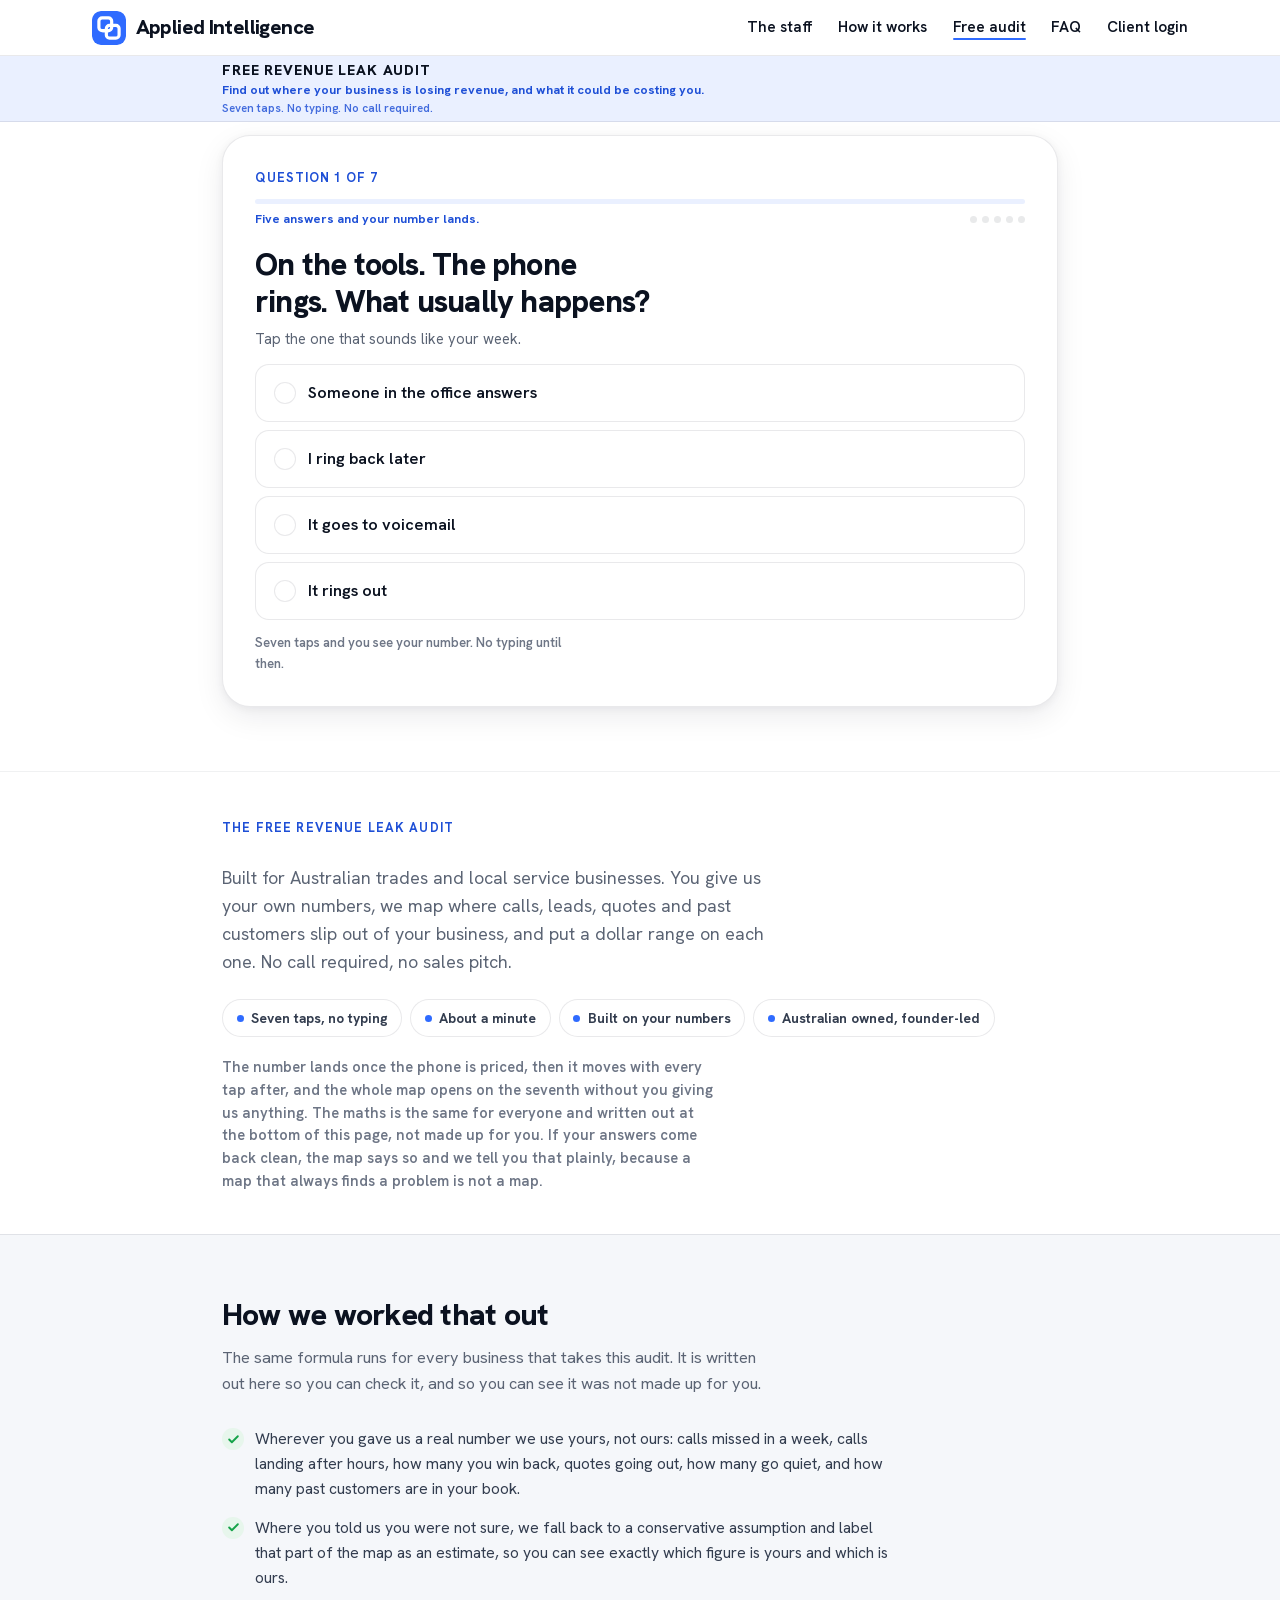
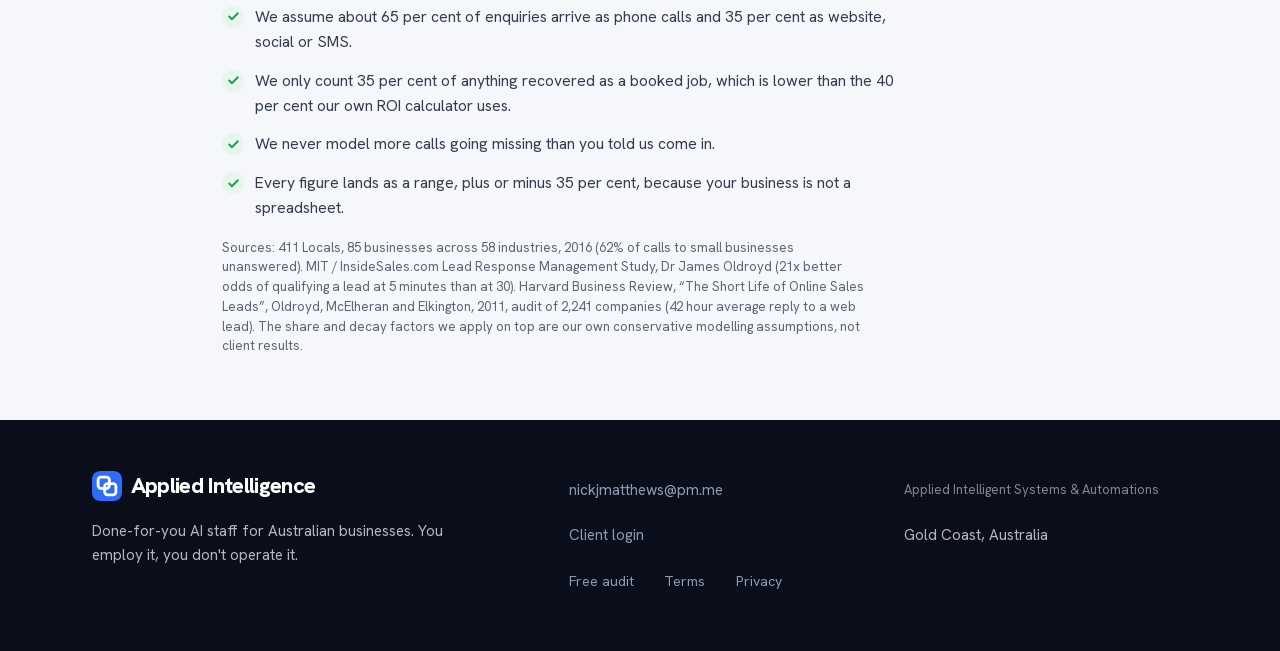
==== audit.html @ 481a7425 "Version the pixel loader so its cache busts like every other asset meta-pixel.js was the one script " ====
<!DOCTYPE html>
<html lang="en-AU">
<head>
  <meta charset="UTF-8" />
  <meta name="viewport" content="width=device-width, initial-scale=1.0, viewport-fit=cover" />
  <title>Free Revenue Leak Audit: find where your business is losing revenue | Applied Intelligence</title>
  <meta name="description" content="Free, no call required. The Revenue Leak Audit opens on question one: seven taps and the whole map is yours, the number and the breakdown, before we ask your name. An estimate from your answers, not a forecast." />
  <meta name="theme-color" content="#ffffff" />
  <link rel="icon" href="assets/logo/favicon.svg" type="image/svg+xml" />
  <link rel="apple-touch-icon" href="assets/logo/favicon.svg" />
  <link rel="canonical" href="https://appliedintelligence.biz/audit.html" />

  <!-- Open Graph (URLs point at the production domain; harmless on the Pages preview) -->
  <meta property="og:site_name" content="Applied Intelligence" />
  <meta property="og:locale" content="en_AU" />
  <meta property="og:title" content="The free Revenue Leak Audit | Applied Intelligence" />
  <meta property="og:description" content="Seven taps and the whole map is yours: your number, where it is going, and the fix for the worst one. Nothing is held back and no name is asked for it. Built on your own numbers." />
  <meta property="og:type" content="website" />
  <meta property="og:url" content="https://appliedintelligence.biz/audit.html" />
  <meta property="og:image" content="https://appliedintelligence.biz/assets/og/audit-og.jpg" />
  <meta property="og:image:width" content="1200" />
  <meta property="og:image:height" content="630" />
  <meta property="og:image:alt" content="The free Revenue Leak Audit: seven taps and you see your number before we ask your name. Sample audit shown." />
  <meta name="twitter:card" content="summary_large_image" />
  <meta name="twitter:title" content="The free Revenue Leak Audit | Applied Intelligence" />
  <meta name="twitter:description" content="Seven taps and the whole map is yours: your number, where it is going, and the fix for the worst one. Nothing is held back and no name is asked for it. Built on your own numbers." />
  <meta name="twitter:image" content="https://appliedintelligence.biz/assets/og/audit-og.jpg" />

  <!-- Fonts: self-hosted, latin subset, OFL (see assets/fonts/OFL.txt).
       Same rule as index.html: preload only the faces that paint above the
       fold. Everything above the fold on this page is Hanken, so only the
       variable file is preloaded; the serif italic paints on the Leak Map,
       well after first paint. -->
  <link rel="preload" href="assets/fonts/hanken-grotesk-latin-var.woff2" as="font" type="font/woff2" crossorigin />

  <link rel="stylesheet" href="styles.css?v=20260916a" />

  <!-- The page itself plus the trail back to home. Static so it is in the
       source for crawlers that do not run JS. Deliberately thin: no ratings,
       no results, no numbers we would have to stand behind. -->
  <script type="application/ld+json">
  [
    {
      "@context": "https://schema.org",
      "@type": "WebPage",
      "name": "The free Revenue Leak Audit",
      "url": "https://appliedintelligence.biz/audit.html",
      "description": "A self-assessment that uses the owner's own numbers to estimate where calls, leads, quotes and past customers are leaking out of an Australian trade business, and what that could be worth over a year. Seven questions price the phone and the leads, and the whole map, the figure and the per-leak breakdown alike, is shown on the page before the visitor is asked for anything. A further nine questions price the remaining leaks. An optional 15-minute Revenue Recovery Call is offered after the map is open.",
      "inLanguage": "en-AU",
      "isPartOf": {
        "@type": "WebSite",
        "name": "Applied Intelligence",
        "url": "https://appliedintelligence.biz/"
      },
      "publisher": {
        "@type": "Organization",
        "name": "Applied Intelligence",
        "url": "https://appliedintelligence.biz/"
      }
    },
    {
      "@context": "https://schema.org",
      "@type": "BreadcrumbList",
      "itemListElement": [
        { "@type": "ListItem", "position": 1, "name": "Home", "item": "https://appliedintelligence.biz/" },
        { "@type": "ListItem", "position": 2, "name": "Free Revenue Leak Audit", "item": "https://appliedintelligence.biz/audit.html" }
      ]
    }
  ]
  </script>
  <!-- Meta Pixel. One shared loader (meta-pixel.js), deferred like every other
       script on this site so it never blocks paint. It returns without loading
       anything at all if the browser sends Do Not Track or Global Privacy
       Control. Disclosed in full in privacy.html section 04. -->
  <script defer src="meta-pixel.js?v=20260916a"></script>
</head>
<body data-page="audit">
  <a href="#top" class="skip-link">Skip to main content</a>

  <!-- ============ NAV (solid from first paint: no dark hero on this page) ============ -->
  <header class="nav nav--solid" id="nav">
    <div class="nav__inner">
      <a class="nav__brand" href="index.html" aria-label="Applied Intelligence home page"><img class="brand-mark" src="assets/logo/favicon.svg" alt="" width="34" height="34" /><span class="brand-word">Applied Intelligence</span></a>
      <nav class="nav__links" aria-label="Primary">
        <a href="index.html#staff">The staff</a>
        <a href="index.html#how">How it works</a>
        <a class="is-current" href="audit.html" aria-current="page">Free audit</a>
        <a href="index.html#faq">FAQ</a>
        <a href="https://donny.appliedintelligence.biz/login">Client login</a>
      </nav>
      <!-- No header CTA on this page. Every ad that points here promises "no call
           required", so a pinned "Book your free call" button would contradict the
           thing the visitor was just told. The optional 15-minute call is offered
           once, after the map is open. What sits here is a plain word, not a
           button, and only on the widths where the nav links are hidden. -->
      <span class="nav__note" data-bind="audit.chrome.right">Revenue Leak Audit</span>
    </div>
  </header>

  <main class="audit" id="top" tabindex="-1">

    <!-- ============ TRUST STRIP ============
         The page's visible h1. There is no hero: the instrument opens on
         question one, so the only thing above it is the audit's name, the
         promise under it, and the one line that answers the two questions a
         sceptical owner has in the first second (what does this cost me, and
         will someone ring me). Static so it paints with the document and
         nothing shifts when the module mounts.
         For a visitor who arrived from an ad, applyHook() in audit.js swaps
         ONLY the h1 for that ad's hook. The promise and the micro line are
         true whichever ad sent them, so they never move. -->
    <div class="audit-trust">
      <div class="wrap">
        <h1 class="audit-trust__line" data-bind="audit.chrome.name">Free Revenue Leak Audit</h1>
        <p class="audit-trust__sub" data-bind="audit.chrome.promise">Find out where your business is losing revenue, and what it could be costing you.</p>
        <p class="audit-trust__micro" data-bind="audit.chrome.micro">Seven taps. No typing. No call required.</p>
      </div>
    </div>

    <!-- ============ THE INSTRUMENT ============
         audit.js builds the stepper here, then replaces it with the Leak Map.
         The mount keeps a reserved minimum height so the page does not jump
         when the module paints. Question one is the first thing on the page:
         nothing is allowed above it except the bar and the trust strip. -->
    <section class="audit-stage" aria-label="The Revenue Leak Audit">
      <div class="wrap">
        <div class="audit-stage__mount" data-audit-stage>
          <noscript>
            <p class="audit-noscript">This audit needs JavaScript switched on. If you would rather just talk it through, <a href="index.html#book">book a free 15-minute Revenue Recovery Call</a> instead and we will map it with you on the phone.</p>
          </noscript>
        </div>
      </div>
    </section>

    <!-- ============ THE HONESTY BLOCK (was the hero) ============
         The strongest writing on the page, moved below the instrument. A
         visitor who never scrolls never reads it, and that is the trade: the
         trust paragraph only matters to someone who has already started. -->
    <section class="audit-honesty" aria-label="How this audit works">
      <div class="wrap audit-honesty__inner">
        <span class="kicker" data-bind="audit.kicker">The free Revenue Leak Audit</span>
        <p class="audit-honesty__sub" data-bind="audit.sub">Built for Australian trades and local service businesses. You give us your own numbers, we map where calls, leads, quotes and past customers slip out of your business, and put a dollar range on each one. No call required, no sales pitch.</p>
        <ul class="audit-meta" data-audit-meta>
          <li>Seven taps, no typing</li>
          <li>About a minute</li>
          <li>Built on your numbers</li>
        </ul>
        <p class="audit-honesty__note" data-bind="audit.metaNote"></p>
      </div>
    </section>

    <!-- ============ METHOD + SOURCES (always visible, never gated) ============ -->
    <section class="audit-method" aria-label="How the estimate is built">
      <div class="wrap audit-method__inner">
        <h2 class="audit-method__title" data-bind="audit.method.title">How we worked that out</h2>
        <p class="audit-method__lead" data-bind="audit.method.lead"></p>
        <ul class="check-list" data-audit-method></ul>
        <p class="stat-note" data-bind="audit.sourceNote"></p>
      </div>
    </section>
  </main>

  <!-- ============ FOOTER (mirrors index.html) ============ -->
  <footer class="footer">
    <div class="wrap footer__inner">
      <div>
        <span class="footer__brand"><img class="brand-mark" src="assets/logo/favicon.svg" alt="" width="30" height="30" /><span class="brand-word" data-bind="brand.name">Applied Intelligence</span></span>
        <p class="footer__blurb" data-bind="footer.blurb"></p>
      </div>
      <div class="footer__meta">
        <span class="footer__legal" data-bind="brand.fullName"></span>
        <span data-bind="brand.location"></span>
        <a data-footer-email href="mailto:nickjmatthews@pm.me"></a>
        <a href="https://donny.appliedintelligence.biz/login">Client login</a>
        <div class="footer__links">
          <a href="audit.html">Free audit</a>
          <a href="terms.html">Terms</a>
          <a href="privacy.html">Privacy</a>
        </div>
      </div>
    </div>
  </footer>

  <!-- libs (vendored, local). Lenis only: this page has no pinned or scrubbed
       sections, so GSAP and ScrollTrigger are not loaded. script.js falls back
       to its own rAF loop for Lenis when GSAP is absent. -->
  <script src="vendor/lenis.min.js" defer></script>
  <!-- data + page module + app. audit.js must run before script.js: it sets
       window.PAGE_INIT, which script.js calls inside boot(). defer keeps that
       order (deferred scripts execute in document order, before
       DOMContentLoaded), so the chain holds and nothing blocks the parser. -->
  <script src="content.js?v=20260916a" defer></script>
  <script src="audit.js?v=20260916a" defer></script>
  <script src="script.js?v=20260916a" defer></script>
</body>
</html>
---- styles.css ----
/* =============================================================================
   Applied Intelligence — styles.css
   Clean, bright, trustworthy. Apple/Stripe restraint. Light theme.
   ========================================================================== */

/* ---- Self-hosted fonts (latin subset, OFL: see assets/fonts/OFL.txt) -----
   Was Google Fonts; now local, so there is no third-party request on load.
   Hanken Grotesk ships as ONE variable file covering the whole 400-800 range
   the site uses, so every weight costs a single download. Instrument Serif is
   static; every use on the site (.ital, .step__n, .bs-n and the .worker__line
   curly quotes) is the ITALIC cut, so only that file is ever fetched. The
   roman face below is declared but currently unreferenced — an unused
   @font-face costs no bytes, and it keeps the upright cut one rule away.
   unicode-range matches Google's own latin subset, so non-latin text still
   falls through to the system stack. */
@font-face {
  font-family: "Hanken Grotesk";
  font-style: normal;
  font-weight: 400 800;
  font-display: swap;
  src: url("assets/fonts/hanken-grotesk-latin-var.woff2") format("woff2");
  unicode-range: U+0000-00FF, U+0131, U+0152-0153, U+02BB-02BC, U+02C6, U+02DA, U+02DC, U+0304, U+0308, U+0329, U+2000-206F, U+20AC, U+2122, U+2191, U+2193, U+2212, U+2215, U+FEFF, U+FFFD;
}
@font-face {
  font-family: "Instrument Serif";
  font-style: italic;
  font-weight: 400;
  font-display: swap;
  src: url("assets/fonts/instrument-serif-italic-latin.woff2") format("woff2");
  unicode-range: U+0000-00FF, U+0131, U+0152-0153, U+02BB-02BC, U+02C6, U+02DA, U+02DC, U+0304, U+0308, U+0329, U+2000-206F, U+20AC, U+2122, U+2191, U+2193, U+2212, U+2215, U+FEFF, U+FFFD;
}
@font-face {
  font-family: "Instrument Serif";
  font-style: normal;
  font-weight: 400;
  font-display: swap;
  src: url("assets/fonts/instrument-serif-latin.woff2") format("woff2");
  unicode-range: U+0000-00FF, U+0131, U+0152-0153, U+02BB-02BC, U+02C6, U+02DA, U+02DC, U+0304, U+0308, U+0329, U+2000-206F, U+20AC, U+2122, U+2191, U+2193, U+2212, U+2215, U+FEFF, U+FFFD;
}

/* ---- Design tokens ------------------------------------------------------- */
:root {
  --bg:        #ffffff;
  --bg-soft:   #f5f7fa;
  --bg-ink:    #0a0e1a;      /* dark sections (phone, cockpit) */
  --bg-ink-2:  #0e1424;

  --ink:       #0b1220;      /* primary text */
  --ink-2:     #333d4f;
  --muted:     #5b6474;      /* secondary text */
  --muted-2:   #6e7686;   /* AA-safe on white for small text */

  /* --accent is the brand blue, but it is only 4.49:1 on white — two
     thousandths short of AA. It stays for NON-TEXT use (fills behind large
     glyphs, rules, dots, glows, shadows). Anything that is text, or a fill
     carrying white text, uses --accent-ink (6.68:1) and --accent-ink-2 for
     its hover (7.99:1). */
  --accent:    #2f6bff;      /* confident blue — decorative only  4.49:1 */
  --accent-ink:#1e4fd6;      /* the TEXT/fill blue                6.68:1 */
  --accent-ink-2:#1a45bd;    /* its hover, still AA               7.99:1 */
  --accent-soft:#eaf0ff;

  /* Dark register: the work page and the dark bands on the light pages.
     Every value is checked against --bg-ink (#0a0e1a) for AA.
     --accent is only 4.3:1 on ink, so anything accented on dark uses
     --accent-lift instead, never --accent. */
  --ink-hi:     #f6f8fc;     /* headings on dark        19.1:1 */
  --ink-body:   #c7cede;     /* body on dark            12.2:1 */
  --ink-dim:    #8f9ab0;     /* secondary on dark        6.8:1 */
  --ink-faint:  #7f8aa0;     /* small-caps labels        5.6:1 */
  --accent-lift:#7aa2ff;     /* the house blue, on dark  7.8:1 */
  --hair:      rgba(255,255,255,.09);
  --hair-2:    rgba(255,255,255,.15);

  --green:     #16a34a;      /* booked / success */
  --green-soft:#e7f6ec;

  --line:      rgba(11, 18, 32, 0.09);
  --line-2:    rgba(11, 18, 32, 0.06);

  --shadow-sm: 0 1px 2px rgba(11,18,32,.05), 0 1px 3px rgba(11,18,32,.06);
  --shadow-md: 0 10px 30px rgba(11,18,32,.08), 0 2px 8px rgba(11,18,32,.05);
  --shadow-lg: 0 30px 70px rgba(11,18,32,.14), 0 8px 24px rgba(11,18,32,.08);

  --radius:    18px;
  --radius-sm: 12px;
  --radius-lg: 28px;

  --maxw: 1160px;
  --pad: clamp(1.15rem, 4vw, 2rem);

  /* per-worker accent tones */
  --tone-cyan:   #0ea5b7;
  --tone-amber:  #e08a00;
  --tone-green:  #16a34a;
  --tone-brand:  #2f6bff;
  --tone-teal:   #0d9488;
  --tone-red:    #e0533d;
  --tone-indigo: #5b5bf0;
  --tone-violet: #8b5cf6;
  --tone-gold:   #d99413;
}

/* ---- Reset / base -------------------------------------------------------- */
*, *::before, *::after { box-sizing: border-box; }
html { -webkit-text-size-adjust: 100%; scroll-behavior: auto; }
body {
  margin: 0;
  background: var(--bg);
  color: var(--ink);
  font-family: "Hanken Grotesk", system-ui, -apple-system, sans-serif;
  font-size: 17px;
  line-height: 1.6;
  -webkit-font-smoothing: antialiased;
  text-rendering: optimizeLegibility;
  overflow-x: hidden;
}
img { max-width: 100%; display: block; }
a { color: inherit; text-decoration: none; }
h1, h2, h3 { margin: 0; letter-spacing: -0.02em; line-height: 1.08; font-weight: 800; }
p { margin: 0; }
ul, ol { margin: 0; padding: 0; list-style: none; }

/* The editorial serif-italic device (one per section) */
.ital, em {
  font-family: "Instrument Serif", Georgia, serif;
  font-style: italic;
  font-weight: 500;
  color: var(--accent);
  letter-spacing: -0.01em;
}

/* ---- Layout -------------------------------------------------------------- */
.wrap { width: 100%; max-width: var(--maxw); margin: 0 auto; padding-inline: var(--pad); }
.wrap--narrow { max-width: 820px; }
.section { padding-block: clamp(4rem, 9vw, 7.5rem); }
.section--tight { padding-block: clamp(2rem, 4vw, 3rem); }
.center { text-align: center; }
.center-cta { display: flex; justify-content: center; margin-top: 2.4rem; }

/* ---- Typographic helpers ------------------------------------------------- */
.eyebrow, .kicker {
  display: inline-block;
  font-size: 0.8rem;
  font-weight: 700;
  letter-spacing: 0.09em;
  text-transform: uppercase;
  color: var(--accent-ink);        /* 6.68:1 on white (--accent was 4.49) */
}
.kicker { margin-bottom: 1rem; }
.section__title {
  font-size: clamp(1.9rem, 4.6vw, 3.25rem);
  max-width: 20ch;
}
.section__lead {
  margin-top: 1.25rem;
  max-width: 60ch;
  font-size: clamp(1.05rem, 1.6vw, 1.22rem);
  color: var(--muted);
}
.section__lead.center { margin-inline: auto; }

/* ---- Buttons ------------------------------------------------------------- */
.btn {
  display: inline-flex; align-items: center; justify-content: center;
  gap: .5rem;
  min-height: 48px;
  padding: 0 1.4rem;
  border-radius: 999px;
  font-family: inherit; font-weight: 700; font-size: 0.98rem;
  cursor: pointer; border: 1px solid transparent;
  transition: transform .18s ease, box-shadow .18s ease, background .18s ease, color .18s ease;
  white-space: nowrap;
}
/* fill is --accent-ink, not --accent: white on --accent is 4.49:1, white on
   --accent-ink is 6.68:1 and on the hover 7.99:1. The glow keeps the brighter
   brand blue, because a shadow carries no text. */
.btn--primary { background: var(--accent-ink); color: #fff; box-shadow: 0 6px 18px rgba(47,107,255,.28); }
.btn--primary:hover { background: var(--accent-ink-2); transform: translateY(-2px); box-shadow: 0 12px 26px rgba(47,107,255,.34); }
.btn--ghost { background: transparent; color: var(--ink); border-color: var(--line); }
.btn--ghost:hover { border-color: var(--ink); transform: translateY(-2px); }
/* glass button — for use on the dark hero video */
.btn--glass {
  background: rgba(255,255,255,.08); color: #fff;
  border-color: rgba(255,255,255,.28);
  backdrop-filter: blur(8px); -webkit-backdrop-filter: blur(8px);
}
.btn--glass:hover { background: rgba(255,255,255,.16); border-color: rgba(255,255,255,.55); transform: translateY(-2px); }
.btn--lg { min-height: 54px; padding: 0 1.7rem; font-size: 1.02rem; }
.btn--xl { min-height: 60px; padding: 0 2.2rem; font-size: 1.1rem; }

/* ---- Nav ----------------------------------------------------------------- */
.nav {
  position: fixed; top: 0; left: 0; right: 0; z-index: 100;
  transition: background .3s ease, box-shadow .3s ease, border-color .3s ease;
  border-bottom: 1px solid transparent;
}
/* .nav--solid: sub-pages (work, terms, privacy) have no dark hero behind the
   bar, so it carries the stuck-state treatment from first paint. Same values as
   .is-stuck on purpose, so the two never drift apart. */
.nav.is-stuck,
.nav.nav--solid {
  background: rgba(255,255,255,.82);
  backdrop-filter: saturate(180%) blur(14px);
  -webkit-backdrop-filter: saturate(180%) blur(14px);
  border-bottom-color: var(--line);
}
.nav--solid .nav__brand,
.nav--solid .nav__links a { color: var(--ink); }
.nav--solid .nav__links a:hover { color: var(--accent-ink); }
/* Over the dark video hero, nav text/brand go light until the nav sticks. */
.nav--over-hero:not(.is-stuck) .nav__brand,
.nav--over-hero:not(.is-stuck) .nav__links a { color: #fff; }
.nav--over-hero:not(.is-stuck) .nav__links a:hover { color: rgba(255,255,255,.75); }
.nav__inner {
  max-width: var(--maxw); margin: 0 auto; padding: 0.7rem var(--pad);
  display: flex; align-items: center; gap: 1.5rem;
}
.nav__brand { display: inline-flex; align-items: center; gap: .6rem; min-height: 44px; }
.nav__brand .brand-mark { width: 34px; height: 34px; flex: none; border-radius: 9px; }
.nav__brand .brand-word { font-weight: 800; font-size: 1.28rem; letter-spacing: -0.03em; }
.nav__brand .brand-short { font-weight: 800; font-size: 1.28rem; letter-spacing: -0.02em; display: none; }
.nav__links { display: flex; gap: 1.6rem; margin-left: auto; }
.nav__links a { font-size: 0.95rem; font-weight: 600; color: var(--ink-2); transition: color .15s; display: inline-flex; align-items: center; min-height: 44px; }
.nav__links a:hover { color: var(--accent-ink); }
/* the page you are already on (audit.html marks its own link) */
.nav__links a.is-current { color: var(--ink); }
.nav__links a.is-current::after {
  content: ""; position: absolute; left: 0; right: 0; bottom: 10px; height: 2px;
  border-radius: 2px; background: var(--accent);
}
.nav__links a.is-current { position: relative; }
.nav__cta { margin-left: 0; }

/* ---- Hero (full-bleed cinematic video) ----------------------------------- */
.hero {
  position: relative; isolation: isolate;
  min-height: 100svh; min-height: 100dvh;
  display: flex; align-items: center;
  padding-top: clamp(7rem, 14vh, 9rem); padding-bottom: clamp(4rem, 9vh, 7rem);
  overflow: hidden; background: var(--bg-ink);
}
.hero__media { position: absolute; inset: 0; z-index: -2; }
.hero__video {
  width: 100%; height: 100%; object-fit: cover; display: block;
  /* poster shows first (LCP), fades to slightly richer once playing */
  filter: saturate(1.05) contrast(1.02);
}
/* layered scrim: darken bottom-left for copy legibility + brand tint */
.hero__scrim {
  position: absolute; inset: 0; z-index: -1;
  background:
    linear-gradient(90deg, rgba(6,9,18,.86) 0%, rgba(6,9,18,.55) 45%, rgba(6,9,18,.25) 100%),
    linear-gradient(0deg, rgba(6,9,18,.85) 0%, rgba(6,9,18,.15) 40%, rgba(6,9,18,.35) 100%),
    radial-gradient(120% 90% at 80% 10%, rgba(47,107,255,.28), transparent 55%);
}
.hero__inner { position: relative; max-width: 900px; }
.eyebrow--on-dark { color: #9db8ff; }
.hero__title {
  margin-top: 1.2rem; color: #fff;
  font-size: clamp(2.7rem, 7vw, 5.4rem);
  letter-spacing: -0.04em; line-height: 1.02;
  max-width: 16ch;
}
.hero__title .ital { color: #9db8ff; }
.hero__sub {
  margin-top: 1.6rem; max-width: 46ch;
  font-size: clamp(1.1rem, 1.8vw, 1.4rem); line-height: 1.5;
  color: rgba(255,255,255,.82);
}
.hero__actions { display: flex; flex-wrap: wrap; gap: 0.9rem; margin-top: 2.4rem; }
.hero__proof {
  margin-top: 1.8rem; font-size: 0.94rem; font-weight: 600;
  color: rgba(255,255,255,.66);
  display: inline-flex; align-items: center; gap: .55rem;
}
.hero__proof::before {
  content: ""; width: 8px; height: 8px; border-radius: 50%;
  background: #4ade80; box-shadow: 0 0 0 0 rgba(74,222,128,.6);
  animation: pulseDot 2.4s ease-out infinite;
}
@keyframes pulseDot {
  0% { box-shadow: 0 0 0 0 rgba(74,222,128,.5); }
  70% { box-shadow: 0 0 0 9px rgba(74,222,128,0); }
  100% { box-shadow: 0 0 0 0 rgba(74,222,128,0); }
}
/* word-by-word hero headline reveal (JS splits into .hw spans) */
/* display:inline-block is UNCONDITIONAL so the h1 height is stable from first
   paint (no reflow when .is-ready lands → no CLS). Only the reveal state below
   is gated behind .is-ready. */
.hero__title .hw { display: inline-block; }
.js.is-ready .hero__title .hw { opacity: 0; transform: translateY(28px); }
.js.is-ready .hero__title .hw.in { opacity: 1; transform: none; transition: opacity .7s cubic-bezier(.2,.7,.2,1), transform .7s cubic-bezier(.2,.7,.2,1); }
/* scroll cue — a real anchor, so the box is a 44x48 transparent hit area and
   the 26x42 pill is drawn by ::before, centred inside it. bottom is pulled up
   by the 3px of extra chrome so the pill sits exactly where it always did. */
.hero__cue {
  position: absolute; left: 50%; bottom: calc(1.6rem - 3px); transform: translateX(-50%);
  width: 44px; height: 48px;
  display: grid; place-items: start center; padding-top: 12px; z-index: 1;
}
.hero__cue::before {
  content: ""; position: absolute; left: 50%; top: 50%; transform: translate(-50%, -50%);
  width: 26px; height: 42px; border: 2px solid rgba(255,255,255,.4); border-radius: 999px;
}
.hero__cue span { width: 4px; height: 8px; border-radius: 2px; background: rgba(255,255,255,.8); animation: cueDrop 1.8s ease-in-out infinite; }
@keyframes cueDrop { 0%,100% { transform: translateY(0); opacity: .3; } 40% { transform: translateY(9px); opacity: 1; } }

/* neural constellation canvas (drawn by wireHeroNet, desktop only).
   Sits above video + scrim inside the media stack, below the copy; low opacity
   so it reads as atmosphere, not noise. */
.hero__net {
  position: absolute; inset: 0; z-index: 0;
  width: 100%; height: 100%;
  opacity: .45; pointer-events: none;
}

/* rotating second line of the h1 (wireHeroRotate). Block span keeps the
   original <br> line break; transform/opacity only, height locked by JS. */
.hero__rot {
  display: block;
  transition: opacity .45s cubic-bezier(.2,.7,.2,1), transform .45s cubic-bezier(.2,.7,.2,1);
}
.hero__rot.is-out { opacity: 0; transform: translateY(-14px); }
.hero__rot.is-pre { transition: none; opacity: 0; transform: translateY(14px); }

/* live crew-at-work feed (wireHeroFeed, desktop only) */
.hero__feed {
  position: absolute; z-index: 1;
  right: var(--pad); top: 54%;
  /* sits below the headline band; width shrinks at narrow desktop so it
     always clears the CTA buttons column (right edge ~710px) */
  width: min(300px, calc(100vw - 760px));
  pointer-events: none;
}
/* honesty micro-label above the cards: these events are simulated */
.hero__feed-note {
  position: absolute; left: 2px; bottom: 100%; margin-bottom: .45rem;
  font-size: .66rem; font-weight: 600; letter-spacing: .06em; text-transform: uppercase;
  color: rgba(255,255,255,.48); white-space: nowrap;
}
.feed-card {
  position: absolute; top: 0; left: 0; right: 0;
  display: flex; align-items: flex-start; gap: .65rem;
  padding: .8rem .95rem;
  background: rgba(255,255,255,.08);
  backdrop-filter: blur(12px); -webkit-backdrop-filter: blur(12px);
  border: 1px solid rgba(255,255,255,.16);
  border-radius: var(--radius-sm);
  box-shadow: 0 12px 30px rgba(6,9,18,.35);
  opacity: 0; transform: translateY(14px);
  transition: opacity .5s cubic-bezier(.2,.7,.2,1), transform .5s cubic-bezier(.2,.7,.2,1);
}
.feed-card.in { opacity: 1; transform: translateY(0); }
.feed-card__chip {
  flex: none; width: 26px; height: 26px; margin-top: 1px; border-radius: 50%;
  display: grid; place-items: center;
  background: color-mix(in srgb, var(--tone, var(--accent)) 32%, transparent);
  border: 1px solid color-mix(in srgb, var(--tone, var(--accent)) 60%, transparent);
  color: #fff; font-size: .68rem; font-weight: 800;
}
.feed-card__body { flex: 1; min-width: 0; }
.feed-card__top { display: flex; align-items: baseline; gap: .6rem; }
.feed-card__name { font-size: .78rem; font-weight: 800; color: #fff; letter-spacing: .01em; }
.feed-card__time { margin-left: auto; font-size: .7rem; font-weight: 600; color: rgba(255,255,255,.55); font-variant-numeric: tabular-nums; }
.feed-card__text { margin-top: .15rem; font-size: .86rem; line-height: 1.4; color: rgba(255,255,255,.85); }

/* Mobile / narrow: the constellation stays (lighter, tuned in JS) and the feed
   becomes a single centred notification card in a fixed-height slot near the
   bottom of the hero, clear of the copy, CTAs, proof line and scroll cue. */
@media (max-width: 1024px) {
  /* reserve a bottom band for the notification card by shifting the centred
     hero copy up (bigger padding-bottom than padding-top pulls the flex
     centre upward), so the card never overlaps the proof line or scroll cue. */
  .hero {
    padding-top: 6.5rem;
    padding-bottom: 12rem;
  }
  .hero__feed {
    left: 50%; right: auto; top: auto;
    bottom: calc(5.6rem + env(safe-area-inset-bottom));
    transform: translateX(-50%);
    width: min(340px, 90vw);
    height: 74px;                 /* fixed slot → cycling never shifts layout */
  }
  .feed-card--solo { align-items: center; }
  .hero__feed-note { left: 50%; transform: translateX(-50%); }
}

/* ---- Phone (shared frame) ------------------------------------------------ */
.phone {
  position: relative; width: 100%; max-width: 300px; margin: 0 auto;
  border-radius: 42px; padding: 11px;
  background: linear-gradient(160deg, #2a2e38, #12151c);
  box-shadow: var(--shadow-lg), inset 0 0 0 1px rgba(255,255,255,.05);
}
.phone__screen {
  position: relative; border-radius: 32px; overflow: hidden;
  background: #0b0d12; aspect-ratio: 9 / 19; display: flex; flex-direction: column;
}
.phone__notch {
  position: absolute; left: 50%; top: 9px; transform: translateX(-50%);
  width: 96px; height: 20px; border-radius: 999px; background: #000; z-index: 5;
}
.phone__statusbar {
  display: flex; justify-content: space-between; align-items: center;
  padding: 12px 22px 4px; font-size: 10px; color: rgba(255,255,255,.8); font-weight: 600; z-index: 4;
}
.phone__statusbar .batt { display: inline-block; width: 16px; height: 9px; border: 1px solid rgba(255,255,255,.5); border-radius: 2px; margin-left: 4px; }

/* SMS thread inside phone */
.sms { display: flex; flex-direction: column; height: 100%; min-height: 0; }
.sms__header {
  display: flex; align-items: center; gap: 10px; padding: 8px 14px;
  border-bottom: 1px solid rgba(255,255,255,.08); background: rgba(255,255,255,.03);
}
.sms__avatar {
  width: 30px; height: 30px; border-radius: 50%; display: grid; place-items: center;
  background: var(--accent); color: #fff; font-size: 12px; font-weight: 700; flex: none;
}
.sms__name { font-size: 13px; font-weight: 700; color: #fff; line-height: 1.2; }
.sms__status { font-size: 10px; color: rgba(255,255,255,.5); }
.sms__body {
  flex: 1; min-height: 0; overflow: hidden;
  display: flex; flex-direction: column; gap: 8px; padding: 14px 12px;
}
.bubble {
  max-width: 82%; padding: 8px 12px; font-size: 13px; line-height: 1.35; color: #fff;
  border-radius: 16px;
}
/* --accent-ink, not --accent: this bubble carries white text (6.68:1) */
.bubble--ai { align-self: flex-end; background: var(--accent-ink); border-bottom-right-radius: 5px; }
.bubble--customer { align-self: flex-start; background: rgba(255,255,255,.11); border-bottom-left-radius: 5px; }
.bubble__meta { font-size: 9px; color: rgba(255,255,255,.4); margin-top: 3px; padding-inline: 4px; }
.bubble--ai + .bubble__meta { text-align: right; }
/* confirm card */
.sms__confirm {
  margin: 4px 8px 12px; padding: 11px 13px; border-radius: 14px;
  background: var(--green-soft); border: 1px solid rgba(22,163,74,.25);
}
.sms__confirm .tick { display: inline-flex; align-items: center; gap: 6px; font-size: 11px; font-weight: 800; color: var(--green); text-transform: uppercase; letter-spacing: .04em; }
.sms__confirm .when { font-size: 14px; font-weight: 800; color: #0b1220; margin-top: 3px; }
.sms__confirm .line { font-size: 11px; color: #47506080; color: #566; margin-top: 2px; }

/* reveal state for bubbles (JS-driven) */
.js .bubble, .js .sms__confirm { opacity: 0; transform: translateY(8px) scale(.98); }
.js .bubble.in, .js .sms__confirm.in { opacity: 1; transform: none; transition: opacity .35s ease, transform .35s ease; }

/* ---- Trust strip --------------------------------------------------------- */
.trust { text-align: center; }
.trust__line { font-size: 0.82rem; font-weight: 700; letter-spacing: 0.08em; text-transform: uppercase; color: var(--muted-2); }
.trust__logos { display: flex; flex-wrap: wrap; justify-content: center; gap: clamp(1rem, 4vw, 2.6rem); margin-top: 1.3rem; }
.trust__logos span { font-weight: 700; font-size: clamp(.95rem, 1.6vw, 1.15rem); color: var(--ink-2); opacity: .72; }

/* ---- Stat grid ----------------------------------------------------------- */
.stat-grid { display: grid; grid-template-columns: repeat(auto-fit, minmax(min(210px,100%), 1fr)); gap: 1.2rem; margin-top: 2.8rem; }
.stat {
  background: var(--bg-soft); border: 1px solid var(--line-2); border-radius: var(--radius);
  padding: 1.6rem 1.5rem;
}
.stat__value { font-size: clamp(2.1rem, 4vw, 3rem); font-weight: 800; letter-spacing: -0.03em; color: var(--ink); }
.stat__label { margin-top: .5rem; font-size: 0.98rem; color: var(--muted); line-height: 1.4; }
/* attribution line under the stat row (borrowed research, not our results) */
.stat-note { margin-top: 1.1rem; font-size: .82rem; line-height: 1.5; color: var(--muted-2); max-width: 92ch; }

/* ---- Steps (diagnosis / how / guarantee) --------------------------------- */
.steps { display: grid; gap: 1.2rem; margin-top: 2.8rem; }
.steps--3 { grid-template-columns: repeat(auto-fit, minmax(min(260px,100%), 1fr)); }
.steps--4 { grid-template-columns: repeat(auto-fit, minmax(min(230px,100%), 1fr)); }
.step {
  background: var(--bg); border: 1px solid var(--line); border-radius: var(--radius);
  padding: 1.7rem 1.6rem; box-shadow: var(--shadow-sm);
}
.step__n { font-family: "Instrument Serif", serif; font-style: italic; font-size: 1.5rem; color: var(--accent); font-weight: 500; }
.step__title { margin-top: .6rem; font-size: 1.25rem; font-weight: 800; }
.step__text { margin-top: .55rem; font-size: 1rem; color: var(--muted); }

/* ---- Watch a lead book itself -------------------------------------------- */
.book-itself { background: var(--bg-ink); color: #fff; overflow: hidden; }
.book-itself .kicker { color: #7ea2ff; }
.book-itself .section__title { color: #fff; }
.book-itself .section__title .ital { color: #9db8ff; }
.book-itself .section__lead { color: rgba(255,255,255,.62); }
.book-itself__grid { display: grid; grid-template-columns: 1fr 0.82fr; gap: clamp(2rem, 6vw, 5rem); align-items: center; }
.book-steps { margin-top: 2.4rem; display: flex; flex-direction: column; gap: .2rem; }
/* The resting state is dimmed with COLOUR, never opacity. At opacity .38 the
   numeral composited to 2.08:1 and the label to 3.55:1 on --bg-ink, so three
   of the four steps were unreadable. Resting now measures 6.34:1 (numeral)
   and 6.80:1 (label); the active step still jumps to 9.84:1 and 19.9:1 and
   lights its own hairline, so the progression still reads at a glance. */
.book-steps li {
  display: flex; gap: 1rem; align-items: baseline; padding: 1rem 0;
  border-top: 1px solid rgba(255,255,255,.1);
  transition: color .4s ease, border-color .4s ease;
}
.book-steps li .bs-n { font-family: "Instrument Serif", serif; font-style: italic; font-size: 1.05rem; color: #7f92cf; flex: none; transition: color .4s ease; }
.book-steps li .bs-label { font-size: clamp(1.02rem, 1.8vw, 1.22rem); font-weight: 600; color: var(--ink-dim); transition: color .4s ease; }
.book-steps li.active { border-top-color: rgba(255,255,255,.3); }
.book-steps li.active .bs-n { color: #9db8ff; }
.book-steps li.active .bs-label { color: #fff; }
.book-itself__phone { display: flex; justify-content: center; }

/* ---- Roster -------------------------------------------------------------- */
.roster { display: grid; grid-template-columns: repeat(auto-fit, minmax(min(300px,100%), 1fr)); gap: 1.3rem; margin-top: 2.8rem; }
.worker {
  --tone: var(--accent);
  /* AA-safe darkened tone for TEXT on white (glyphs, by-line, initial).
     The bright --tone stays for glow / hover-border / backgrounds. */
  --tone-ink: color-mix(in srgb, var(--tone) 62%, var(--ink));
  background: var(--bg); border: 1px solid var(--line); border-radius: var(--radius-lg);
  padding: 1.5rem; box-shadow: var(--shadow-sm); text-align: center;
  transition: transform .2s ease, box-shadow .2s ease, border-color .2s ease;
}
.worker:hover { transform: translateY(-4px); box-shadow: var(--shadow-md); border-color: color-mix(in srgb, var(--tone) 40%, var(--line)); }
.worker__figure {
  position: relative; height: 208px; margin: -0.3rem auto 0.6rem; border-radius: var(--radius);
  display: grid; place-items: center; overflow: hidden;
  background:
    radial-gradient(90% 70% at 50% 42%, color-mix(in srgb, var(--tone) 18%, transparent), transparent 72%),
    var(--bg-soft);
}
/* tone glow orb behind the character */
.worker__figure::before {
  content: ""; position: absolute; width: 60%; aspect-ratio: 1; border-radius: 50%;
  background: radial-gradient(circle, color-mix(in srgb, var(--tone) 55%, transparent), transparent 70%);
  filter: blur(22px); opacity: .8; z-index: 0;
}
.worker__figure.has-img {
  background-image:
    var(--fig),
    radial-gradient(90% 70% at 50% 42%, color-mix(in srgb, var(--tone) 18%, transparent), transparent 72%),
    linear-gradient(var(--bg-soft), var(--bg-soft));
  background-repeat: no-repeat, no-repeat, no-repeat;
  background-position: center bottom, center, center;
  background-size: contain, cover, cover;
}
/* idle float on the whole card's figure (compositor-safe) */
.worker__figure { animation: figFloat 6s ease-in-out infinite; }
.worker:nth-child(2n) .worker__figure { animation-duration: 7s; animation-delay: -1.5s; }
.worker:nth-child(3n) .worker__figure { animation-duration: 6.6s; animation-delay: -3s; }
@keyframes figFloat { 0%,100% { transform: translateY(0); } 50% { transform: translateY(-9px); } }
.worker:hover .worker__figure { animation-play-state: paused; }
.worker__initial { position: relative; z-index: 1; font-weight: 800; font-size: 2.4rem; color: var(--tone-ink); }
.worker__figure.has-img .worker__initial { display: none; }
.worker__outcome { font-size: 1.4rem; font-weight: 800; letter-spacing: -0.02em; line-height: 1.15; }
.worker__by {
  font-size: .8rem; font-weight: 700; letter-spacing: .02em; margin-top: .45rem; color: var(--tone-ink);
}
.worker__by span { color: var(--muted-2); text-transform: uppercase; letter-spacing: .05em; font-size: .72rem; }
.worker__line { margin-top: 1.1rem; font-size: 1.02rem; color: var(--ink-2); line-height: 1.45; font-weight: 500; }
/* font-style: italic is load-bearing, not decoration. These two curly quotes
   were the only glyphs on the home page resolving to the ROMAN cut of
   Instrument Serif, which pulled a whole 15,040 B font file for two
   characters. Set italic and the third font file leaves the network entirely,
   because .ital and .step__n already use that cut. */
.worker__line::before { content: "\201C"; color: var(--tone-ink); font-family: "Instrument Serif", serif; font-style: italic; }
.worker__line::after { content: "\201D"; color: var(--tone-ink); font-family: "Instrument Serif", serif; font-style: italic; }
.worker__also { margin-top: 1rem; padding-top: 1rem; border-top: 1px dashed var(--line); font-size: .9rem; color: var(--muted); }
.worker__also b { color: var(--ink-2); font-weight: 700; }

.roster-more { margin-top: 2.6rem; text-align: center; }
.roster-more__label { font-size: .82rem; font-weight: 700; letter-spacing: .07em; text-transform: uppercase; color: var(--muted-2); }
.roster-more__line { max-width: 58ch; margin-inline: auto; margin-top: .7rem; color: var(--muted); font-size: 1.05rem; }
.roster-more__chips { display: flex; flex-wrap: wrap; justify-content: center; gap: .6rem; margin-top: 1rem; }
.chip { border: 1px solid var(--line); border-radius: 999px; padding: .5rem 1rem; font-size: .92rem; font-weight: 600; color: var(--ink-2); background: var(--bg); }

/* ---- Cockpit ------------------------------------------------------------- */
.cockpit { background: var(--bg-soft); }
.cockpit__grid { display: grid; grid-template-columns: 0.95fr 1.05fr; gap: clamp(2rem, 5vw, 4rem); align-items: center; }
.check-list { margin-top: 1.8rem; display: flex; flex-direction: column; gap: .85rem; }
.check-list li { display: flex; gap: .7rem; align-items: flex-start; font-size: 1.05rem; color: var(--ink-2); }
.check-list li::before {
  content: ""; flex: none; width: 22px; height: 22px; margin-top: 2px; border-radius: 50%;
  background: var(--green-soft) url("data:image/svg+xml,%3Csvg xmlns='http://www.w3.org/2000/svg' width='14' height='14' viewBox='0 0 24 24' fill='none' stroke='%2316a34a' stroke-width='3.5' stroke-linecap='round' stroke-linejoin='round'%3E%3Cpolyline points='20 6 9 17 4 12'/%3E%3C/svg%3E") center / 13px no-repeat;
}
/* dashboard mock panel */
/* light like the real cockpit: reads as a product screenshot, not a mockup,
   and breaks the run of dark panels (cockpit / ROI / pricing) */
.dash {
  background: var(--bg); border: 1px solid var(--line); border-radius: var(--radius-lg);
  padding: 1.2rem; box-shadow: var(--shadow-lg); color: var(--ink);
}
.dash__bar { display: flex; align-items: center; gap: 8px; padding: 4px 6px 12px; }
.dash__dot { width: 10px; height: 10px; border-radius: 50%; }
.dash__title { margin-left: 8px; font-size: .8rem; color: var(--muted); font-weight: 600; }
.dash__sample {
  margin-left: auto; font-size: .62rem; font-weight: 700; letter-spacing: .06em;
  text-transform: uppercase; color: var(--muted-2);
  border: 1px solid var(--line); border-radius: 999px; padding: .18rem .55rem;
}
.dash__health {
  display: flex; align-items: center; gap: .5rem;
  margin-bottom: .8rem; padding: .55rem .8rem; border-radius: 11px;
  background: var(--green-soft); border: 1px solid rgba(22,163,74,.22);
  font-size: .78rem; font-weight: 700; color: #116a34;
}
.dash__pulse {
  width: 8px; height: 8px; border-radius: 50%; background: var(--green); flex: none;
  box-shadow: 0 0 0 3px rgba(22,163,74,.18);
}
.dash__kpis { display: grid; grid-template-columns: repeat(3, 1fr); gap: .7rem; }
.dash__kpi { background: var(--bg-soft); border: 1px solid var(--line-2); border-radius: 14px; padding: .9rem; }
.dash__kpi .v { font-size: 1.5rem; font-weight: 800; letter-spacing: -.02em; color: var(--ink); }
.dash__kpi .k { font-size: .72rem; color: var(--muted); margin-top: 2px; }
.dash__kpi .v.up { color: var(--green); }
.dash__feed { margin-top: .8rem; display: flex; flex-direction: column; gap: .4rem; }
.dash__item { background: var(--bg-soft); border: 1px solid var(--line-2); border-radius: 11px; overflow: hidden; }
.dash__row {
  display: flex; align-items: center; gap: .6rem; width: 100%;
  background: none; border: none; cursor: pointer; text-align: left;
  font-family: inherit; padding: .6rem .75rem; font-size: .82rem; min-height: 44px;
}
.dash__row:hover { background: rgba(11,18,32,.03); }
.dash__row .who { width: 7px; height: 7px; border-radius: 50%; flex: none; }
.dash__row .txt { color: var(--ink-2); }
.dash__row .tag { margin-left: auto; font-size: .68rem; color: var(--muted-2); font-weight: 600; white-space: nowrap; }
.dash__chev { flex: none; width: 8px; height: 8px; border-right: 2px solid var(--muted-2); border-bottom: 2px solid var(--muted-2); transform: rotate(45deg); transition: transform .25s ease; margin-top: -3px; }
.dash__item.open .dash__chev { transform: rotate(-135deg); margin-top: 3px; }
.dash__detail { max-height: 0; overflow: hidden; transition: max-height .3s ease; }
.dash__detail-inner { padding: .2rem .75rem .8rem; border-top: 1px dashed var(--line); margin: 0 .1rem; }
.dash__meta { display: flex; flex-wrap: wrap; gap: .35rem; padding-top: .6rem; }
.dash__meta span {
  font-size: .68rem; font-weight: 700; color: var(--accent-ink);
  background: var(--accent-soft); border-radius: 999px; padding: .22rem .6rem;
}
.dash__convo { margin-top: .6rem; display: flex; flex-direction: column; gap: .35rem; }
.dash__convo p { font-size: .8rem; line-height: 1.45; color: var(--ink-2); }
.dash__convo b { color: var(--ink); font-weight: 700; }

/* ---- ROI calculator ------------------------------------------------------ */
.roi-calc { display: grid; grid-template-columns: 1fr 0.9fr; gap: clamp(1.5rem, 4vw, 3rem); margin-top: 2.8rem; align-items: stretch; }
.roi-inputs { background: var(--bg); border: 1px solid var(--line); border-radius: var(--radius-lg); padding: 1.8rem; box-shadow: var(--shadow-sm); }
.roi-field { margin-bottom: 1.6rem; }
.roi-field:last-child { margin-bottom: 0; }
.roi-field__top { display: flex; justify-content: space-between; align-items: baseline; margin-bottom: .6rem; }
.roi-field__label { font-weight: 700; font-size: .98rem; }
/* 17.85px/800 is below the AA large-text threshold (18.66px bold), so this
   number needs the 4.5:1 token, not the 4.49:1 brand blue. */
.roi-field__val { font-weight: 800; font-size: 1.05rem; color: var(--accent-ink); font-variant-numeric: tabular-nums; }
/* 44px transparent hit area (AA tap target); visible 6px track lives on the
   pseudo-elements. The 26px thumbs are re-centred on the thin track. */
input[type="range"] {
  -webkit-appearance: none; appearance: none; width: 100%;
  height: 44px; background: transparent; outline: none; cursor: pointer; touch-action: none;
}
input[type="range"]:focus-visible { outline: 3px solid var(--accent-ink); outline-offset: 3px; }
input[type="range"]::-webkit-slider-runnable-track { height: 6px; border-radius: 999px; background: var(--accent-soft); }
input[type="range"]::-moz-range-track { height: 6px; border-radius: 999px; background: var(--accent-soft); }
input[type="range"]::-webkit-slider-thumb {
  -webkit-appearance: none; appearance: none; width: 26px; height: 26px; border-radius: 50%;
  background: var(--accent); border: 3px solid #fff; box-shadow: var(--shadow-md); cursor: pointer;
  margin-top: -10px;
}
input[type="range"]::-moz-range-thumb { width: 26px; height: 26px; border: 3px solid #fff; border-radius: 50%; background: var(--accent); box-shadow: var(--shadow-md); cursor: pointer; }
.roi-result {
  background: var(--bg-ink); color: #fff; border-radius: var(--radius-lg); padding: 2rem;
  display: flex; flex-direction: column; justify-content: center; box-shadow: var(--shadow-lg);
}
.roi-result__label { font-size: .82rem; font-weight: 700; letter-spacing: .07em; text-transform: uppercase; color: rgba(255,255,255,.55); }
.roi-result__big { font-size: clamp(2.6rem, 6vw, 4rem); font-weight: 800; letter-spacing: -.03em; margin: .3rem 0; color: #fff; font-variant-numeric: tabular-nums; }
.roi-result__big .cur { color: #4ade80; }
.roi-result__sub { color: rgba(255,255,255,.7); font-size: 1rem; }
.roi-result__yr { margin-top: 1.2rem; padding-top: 1.2rem; border-top: 1px solid rgba(255,255,255,.12); font-size: .95rem; color: rgba(255,255,255,.8); }
.roi-result__yr b { color: #4ade80; font-weight: 800; }

/* ---- Pricing compare ----------------------------------------------------- */
.compare { display: grid; grid-template-columns: 1fr 1fr; gap: 1.3rem; margin-top: 2.8rem; }
.compare__card { border-radius: var(--radius-lg); padding: 2rem; border: 1px solid var(--line); }
.compare__card--human { background: var(--bg-soft); }
.compare__card--ai { background: var(--bg-ink); color: #fff; border-color: transparent; box-shadow: var(--shadow-lg); position: relative; }
.compare__title { font-size: 1.3rem; font-weight: 800; }
.compare__card--ai .compare__title::after { content: "Recommended"; margin-left: .7rem; font-size: .65rem; font-weight: 800; letter-spacing: .05em; text-transform: uppercase; background: var(--accent); color: #fff; padding: .2rem .55rem; border-radius: 999px; vertical-align: middle; }
.compare__list { margin-top: 1.4rem; display: flex; flex-direction: column; gap: .9rem; }
.compare__list li { display: flex; gap: .7rem; align-items: flex-start; font-size: 1.02rem; }
.compare__card--human .compare__list li { color: var(--muted); }
.compare__card--human .compare__list li::before { content: "\2013"; color: var(--muted-2); font-weight: 800; }
.compare__card--ai .compare__list li::before {
  content: ""; flex: none; width: 20px; height: 20px; margin-top: 2px; border-radius: 50%;
  background: rgba(74,222,128,.15) url("data:image/svg+xml,%3Csvg xmlns='http://www.w3.org/2000/svg' width='12' height='12' viewBox='0 0 24 24' fill='none' stroke='%234ade80' stroke-width='3.5' stroke-linecap='round' stroke-linejoin='round'%3E%3Cpolyline points='20 6 9 17 4 12'/%3E%3C/svg%3E") center / 12px no-repeat;
}
.pricing__note { text-align: center; margin-top: 1.8rem; font-size: .95rem; color: var(--muted-2); font-weight: 600; }

/* ---- Pricing value stack ------------------------------------------------- */
.value-stack {
  margin-block: 2rem;
  /* tinted flagship surface: separates from the grey human compare card */
  background: var(--accent-soft);
  border: 1px solid color-mix(in srgb, var(--accent) 22%, transparent);
  border-radius: var(--radius-lg);
  padding: 2rem;
}
.value-stack__label { display: block; font-size: 1.15rem; font-weight: 800; letter-spacing: -.01em; }
.value-stack__list {
  margin-top: 1.3rem;
  display: grid; grid-template-columns: 1fr 1fr; gap: .6rem 2rem;
}
@media (max-width: 720px) {
  .value-stack__list { grid-template-columns: 1fr; }
}

/* ---- Pricing scarcity ---------------------------------------------------- */
.pricing__scarcity {
  display: flex; align-items: flex-start; gap: .6rem;
  width: fit-content; max-width: 60ch; margin-inline: auto; margin-top: 1.6rem;
  padding: .7rem 1.15rem; border-radius: 999px;
  background: color-mix(in srgb, var(--tone-amber) 8%, var(--bg-soft));
  border: 1px solid color-mix(in srgb, var(--tone-amber) 22%, var(--line));
  font-size: .95rem; font-weight: 600; color: var(--ink-2); line-height: 1.45;
  text-align: left;
}
.pricing__scarcity::before {
  content: ""; flex: none; width: 10px; height: 10px; margin-top: .45rem; border-radius: 50%;
  background: var(--tone-amber); box-shadow: 0 0 0 4px color-mix(in srgb, var(--tone-amber) 18%, transparent);
}

/* ---- Guarantee promise band (THE headline 30-Day Promise) ---------------- */
.guarantee__promise {
  display: flex; align-items: center; gap: 1.5rem;
  margin-block: 2.5rem;
  padding: 2rem clamp(1.5rem, 4vw, 2.4rem);
  background: var(--bg-ink); color: #fff;
  border-radius: var(--radius-lg); box-shadow: var(--shadow-lg);
}
.guarantee__seal {
  flex: none; width: 92px; height: 92px; border-radius: 50%;
  display: grid; place-content: center; text-align: center;
  background: radial-gradient(120% 120% at 50% 20%, color-mix(in srgb, var(--accent) 85%, #fff), var(--accent));
  color: #fff;
  box-shadow: 0 10px 26px rgba(47,107,255,.45), inset 0 0 0 1px rgba(255,255,255,.35),
              0 0 0 6px rgba(47,107,255,.16);
}
.guarantee__seal b { font-size: 1.8rem; font-weight: 800; line-height: 1; letter-spacing: -.02em; }
.guarantee__seal span {
  display: block; margin-top: .1rem; font-size: .62rem; font-weight: 700;
  text-transform: uppercase; letter-spacing: .12em; color: rgba(255,255,255,.85);
}
.guarantee__body { flex: 1; min-width: 0; }
.guarantee__badge {
  display: inline-block; font-size: .78rem; font-weight: 700;
  letter-spacing: .09em; text-transform: uppercase; color: #9db8ff;
}
.guarantee__statement {
  margin-top: .55rem; font-size: clamp(1.2rem, 2.2vw, 1.35rem);
  font-weight: 700; line-height: 1.4; color: #fff; max-width: 60ch;
}
.guarantee__statement .ital { color: #9db8ff; }
.guarantee__fine { margin-top: .9rem; font-size: .85rem; line-height: 1.5; color: rgba(255,255,255,.7); max-width: 68ch; }
@media (max-width: 640px) {
  .guarantee__promise { flex-direction: column; text-align: center; gap: 1.1rem; }
  .guarantee__body { text-align: center; }
  .guarantee__statement, .guarantee__fine { margin-inline: auto; }
}

/* ---- Guarantee as a full-bleed DARK section (its own moment) -------------- */
.guarantee--dark { background: var(--bg-ink); color: #fff; }
.guarantee--dark .kicker { color: #7ea2ff; }
.guarantee--dark .section__title { color: #fff; }
.guarantee--dark .section__title .ital { color: #9db8ff; }
/* three supporting step cards restyled for dark */
.guarantee--dark .step {
  background: rgba(255,255,255,.04);
  border-color: rgba(255,255,255,.1);
  box-shadow: none;
}
.guarantee--dark .step__n { color: #7ea2ff; }
.guarantee--dark .step__title { color: #fff; }
.guarantee--dark .step__text { color: rgba(255,255,255,.72); }
/* promise band becomes a subtly bordered translucent panel (not a solid card)
   so it still stands out against the dark section. Seal keeps its blue gradient. */
.guarantee--dark .guarantee__promise {
  background: rgba(255,255,255,.05);
  border: 1px solid rgba(255,255,255,.14);
  box-shadow: none;
}

/* Link out to the guarantee in full. On the ink band --accent is only 4.3:1,
   so this uses --accent-lift like every other link in the dark register. */
.guarantee__link { margin-top: clamp(1.8rem, 4vw, 2.6rem); }
.guarantee--dark .guarantee__link a {
  color: var(--accent-lift);
  text-underline-offset: .22em;
  text-decoration-thickness: 1px;
}
.guarantee--dark .guarantee__link a:hover { color: #fff; }

/* ---- FAQ ----------------------------------------------------------------- */
.faq-list { margin-top: 2.2rem; border-top: 1px solid var(--line); max-width: 760px; }
.faq-item { border-bottom: 1px solid var(--line); }
.faq-q {
  width: 100%; text-align: left; background: none; border: none; cursor: pointer;
  display: flex; justify-content: space-between; align-items: center; gap: 1rem;
  padding: 1.4rem 0; min-height: 44px; font-family: inherit; font-size: clamp(1.05rem, 2vw, 1.2rem); font-weight: 700; color: var(--ink);
}
.faq-q__icon { flex: none; width: 26px; height: 26px; position: relative; transition: transform .3s ease; }
.faq-q__icon::before, .faq-q__icon::after { content: ""; position: absolute; background: var(--accent); border-radius: 2px; }
.faq-q__icon::before { left: 4px; right: 4px; top: 12px; height: 2px; }
.faq-q__icon::after { top: 4px; bottom: 4px; left: 12px; width: 2px; transition: transform .3s ease; }
.faq-item.open .faq-q__icon::after { transform: scaleY(0); }
.faq-a { overflow: hidden; max-height: 0; transition: max-height .35s ease; }
.faq-a__inner { padding-bottom: 1.4rem; color: var(--muted); font-size: 1.06rem; max-width: 62ch; }

/* ---- Final CTA ----------------------------------------------------------- */
.final-cta { background: linear-gradient(180deg, var(--bg) 0%, var(--accent-soft) 100%); }
.final-cta__title { font-size: clamp(2.1rem, 5vw, 3.4rem); max-width: 18ch; margin-inline: auto; }
.final-cta__ps { margin-top: 1.4rem; font-size: .92rem; color: var(--muted); font-weight: 600; }

/* ---- Booking section (final CTA) ----------------------------------------- */
.booking {
  display: grid; grid-template-columns: 0.85fr 1.15fr;
  gap: clamp(1.5rem, 4vw, 3rem);
  margin-top: 3rem; align-items: stretch;
}
.booking__info {
  background: var(--bg); border: 1px solid var(--line); border-radius: var(--radius-lg);
  padding: 2rem; box-shadow: var(--shadow-sm);
  display: flex; flex-direction: column; text-align: left;
}
.booking__label {
  font-size: .8rem; font-weight: 700; letter-spacing: .09em; text-transform: uppercase;
  color: var(--accent-ink);      /* 13.6px small text: 6.68:1, not 4.49:1 */
}
.booking__points { margin-top: 1.4rem; display: flex; flex-direction: column; gap: 1.15rem; }
.booking__point b { display: block; font-size: 1.05rem; font-weight: 800; color: var(--ink); }
.booking__point span { display: block; margin-top: .3rem; font-size: .97rem; color: var(--muted); line-height: 1.5; }
.booking__note {
  margin-top: auto; padding-top: 1.4rem; border-top: 1px dashed var(--line);
  font-size: .9rem; font-weight: 600; color: var(--muted-2);
}
.booking__cal {
  background: var(--bg); border: 1px solid var(--line); border-radius: var(--radius-lg);
  box-shadow: var(--shadow-md); overflow: hidden;
  min-height: 560px; display: flex;
}
.booking__frame { width: 100%; border: 0; min-height: 560px; flex: 1; }
.booking__form {
  margin: auto; width: 100%; max-width: 380px; padding: 1.8rem 2rem;
  display: flex; flex-direction: column; gap: .8rem; text-align: left;
}
.booking__form-title { font-size: 1.3rem; font-weight: 800; letter-spacing: -.01em; text-align: center; margin-bottom: .2rem; }
.booking__form label span { display: block; font-size: .82rem; font-weight: 700; color: var(--ink-2); margin-bottom: .3rem; }
.booking__form input[type="text"], .booking__form input[type="tel"], .booking__form input[type="email"] {
  width: 100%; min-height: 44px; padding: 0 .9rem;
  border: 1px solid var(--line); border-radius: 12px; font-family: inherit; font-size: 1rem;
  background: var(--bg); color: var(--ink);
}
.booking__form input:focus-visible { outline: 3px solid var(--accent-ink); outline-offset: 1px; }
.booking__hp { position: absolute; left: -9999px; }
.booking__form .btn { width: 100%; margin-top: .3rem; }
.booking__form-note { font-size: .84rem; color: var(--muted-2); font-weight: 600; text-align: center; }
.booking__form-msg { display: none; text-align: center; font-weight: 700; color: var(--ink-2); }
.booking__form-msg.is-ok { display: block; font-size: 1.05rem; color: var(--green); }
.booking__form-msg:not(:empty) { display: block; }
/* preferred-times chip group */
.chip-row__label { display: block; font-size: .82rem; font-weight: 700; color: var(--ink-2); margin-bottom: .4rem; }
.chip-row__chips { display: flex; flex-wrap: wrap; gap: .5rem; }
/* 44px minimum: these chips sit inside the form that feeds the lead pipeline,
   so a missed tap is a missed lead. Was 36px. */
.chip-toggle {
  display: inline-flex; align-items: center; justify-content: center;
  border: 1px solid var(--line); background: var(--bg); color: var(--ink-2);
  font-family: inherit; font-weight: 600; font-size: .86rem;
  min-height: 44px; padding: .5rem 1rem; border-radius: 999px; cursor: pointer;
}
.chip-toggle:hover { border-color: var(--accent); }
.chip-toggle:focus-visible { outline: 3px solid var(--accent-ink); outline-offset: 1px; }
.chip-toggle.is-on {
  background: var(--accent-soft); border-color: var(--accent);
  color: var(--accent-ink); font-weight: 700;
}
@media (max-width: 900px) {
  .booking { grid-template-columns: 1fr; }
  .booking__cal { min-height: 520px; }
  .booking__frame { min-height: 520px; }
  .booking__info { order: 2; }   /* calendar first on mobile: action above rationale */
}

/* ---- Footer -------------------------------------------------------------- */
/* Three left-aligned columns — brand+blurb / links / legal+entity — instead of
   two blocks pinned to opposite edges with ~500px of dead air between them and
   five right-aligned ragged-left strings on the right. .footer__meta goes
   display:contents so its children become columns of .footer__inner directly;
   each one is placed explicitly, so this holds even if the markup order moves.
   Below 760px the whole thing falls back to the stacked, left-aligned mobile
   composition, which was already the better-composed of the two. */
.footer { background: var(--bg-ink); color: rgba(255,255,255,.7); padding-block: 3rem; }
.footer__inner { display: flex; flex-direction: column; gap: 1.6rem; }
.footer__brand { display: inline-flex; align-items: center; gap: .55rem; }
.footer__brand .brand-mark { width: 30px; height: 30px; flex: none; border-radius: 8px; }
.footer__brand .brand-word { font-size: 1.4rem; font-weight: 800; color: #fff; letter-spacing: -.03em; }
.footer__blurb { margin-top: .6rem; max-width: 42ch; font-size: .95rem; }
.footer__meta { display: flex; flex-direction: column; gap: .1rem; font-size: .95rem; }
.footer__legal { font-size: .82rem; color: rgba(255,255,255,.5); }
/* One affordance for every link in the footer: no resting underline, --ink-dim,
   underline on hover. Terms/Privacy used to be the only underlined items here,
   which made the quietest links on the site the loudest. */
.footer__meta a,
.footer__links a {
  display: inline-flex; align-items: center; min-height: 44px;
  width: fit-content;
  color: var(--ink-dim); text-decoration: none;
}
.footer__meta a:hover,
.footer__links a:hover { color: #fff; text-decoration: underline; text-underline-offset: 3px; }
.footer__links { display: flex; flex-wrap: wrap; gap: 0 1.9rem; }
.footer__links a { font-size: .88rem; }
@media (min-width: 761px) {
  .footer__inner {
    display: grid;
    grid-template-columns: minmax(0, 1.5fr) minmax(0, 1fr) minmax(0, 1fr);
    column-gap: clamp(1.6rem, 4vw, 3.5rem); row-gap: .1rem;
    align-items: start;
  }
  .footer__inner > div:first-child { grid-area: 1 / 1 / 4 / 2; }
  .footer__meta { display: contents; }
  .footer__meta > [data-footer-email]           { grid-area: 1 / 2; }
  .footer__meta > a:not([data-footer-email])    { grid-area: 2 / 2; }
  .footer__meta > .footer__links                { grid-area: 3 / 2; align-self: center; }
  .footer__meta > .footer__legal                { grid-area: 1 / 3; align-self: center; }
  .footer__meta > [data-bind="brand.location"]  { grid-area: 2 / 3; align-self: center; }
}

/* ---- Legal documents (terms.html, privacy.html) --------------------------
   Reading pages: no JS, .nav--solid from first paint. They open on an ink
   masthead so they belong to the same site as the hero and the work page,
   then break to white for the body, where a 64ch measure carries fifteen
   sections far better than the ~72ch they used to run. Padding-top clears the
   fixed nav (the masthead takes that job over when it is present). */
.legal { padding-top: clamp(6.5rem, 13vh, 8.5rem); padding-bottom: clamp(4rem, 9vw, 7rem); }
/* --legal-col is the reading column, gutters included: 64ch, down from 70ch.
   Measured, that takes a paragraph from ~78 rendered characters a line to
   ~70, which is where fifteen sections stop reading as a wall. The masthead
   and the section rail both key off this one token, which is what keeps the
   h1, the body copy and the rail on a single vertical. */
.legal { --legal-col: 64ch; }
.legal-doc { max-width: var(--legal-col); }
.legal-doc__head { padding-bottom: 1.6rem; border-bottom: 1px solid var(--line); }
.legal-doc__kicker {
  display: inline-block;
  font-size: 0.78rem; font-weight: 700;
  letter-spacing: 0.11em; text-transform: uppercase;
  color: var(--muted-2);
  margin-bottom: .9rem;
}
.legal-doc h1 { font-size: clamp(2rem, 5vw, 3rem); }
.legal-doc__lead {
  margin-top: 1.1rem;
  font-size: clamp(1.05rem, 1.6vw, 1.18rem);
  color: var(--muted);
}
.legal-doc__updated {
  margin-top: 1.1rem;
  font-size: .9rem; font-weight: 600;
  color: var(--muted-2);
}
.legal-doc__section { margin-top: clamp(2.2rem, 5vw, 3rem); }
.legal-doc__section > h2 {
  font-size: clamp(1.25rem, 2.6vw, 1.55rem);
  letter-spacing: -0.015em;
}
/* the muted small-caps rung above each h2 */
.legal-doc__section > .legal-doc__kicker { margin-bottom: .55rem; }
.legal-doc p { margin-top: 1rem; color: var(--ink-2); }
.legal-doc h3 {
  margin-top: 1.8rem;
  font-size: 1.05rem; font-weight: 700;
  letter-spacing: -0.005em;
}
.legal-doc a { color: var(--accent-ink); text-decoration: underline; text-underline-offset: 3px; }
/* hover stays AA (--accent is 4.49:1); the thicker rule carries the change */
.legal-doc a:hover { color: var(--accent-ink-2); text-decoration-thickness: 2px; }
.legal-doc ul { margin-top: 1rem; list-style: none; }
.legal-doc ul li {
  position: relative;
  margin-top: .7rem; padding-left: 1.35rem;
  color: var(--ink-2);
}
.legal-doc ul li::before {
  content: ""; position: absolute; left: .25rem; top: .68em;
  width: 6px; height: 6px; border-radius: 50%;
  background: var(--accent); opacity: .55;
}
/* the promise, quoted word for word from the marketing page */
.legal-doc__quote {
  margin-top: 1.4rem;
  padding: 1.15rem 1.35rem;
  background: var(--accent-soft);
  border-left: 3px solid var(--accent);
  border-radius: 0 var(--radius-sm) var(--radius-sm) 0;
}
.legal-doc__quote p { margin-top: 0; color: var(--ink); font-weight: 600; }
/* placeholder awaiting a real value from Nicholas — the deploy gate greps for it */
.legal-doc mark[data-todo] {
  background: #fff4d6; color: #7a5200;
  padding: .1em .4em; border-radius: 5px;
  font-weight: 700; font-size: .95em;
}
@media (max-width: 560px) {
  .legal-doc__quote { padding: 1rem 1.1rem; }
}

/* ---- Legal masthead (the ink block these pages open on) ------------------
   Expected markup — a straightforward wrapper around the existing header,
   as the FIRST child of <main class="legal">:

     <main class="legal" id="top">
       <div class="legal-masthead">
         <div class="legal-masthead__inner">
           <header class="legal-doc__head">   <- unchanged: kicker, h1,
             ...                                  .legal-doc__lead,
           </header>                              .legal-doc__updated
         </div>
       </div>
       <article class="wrap legal-doc"> ... </article>
     </main>

   The masthead is full-bleed, carries its own clearance under the fixed nav,
   and hands the page back to white at its lower edge. .legal drops its own
   padding-top when a masthead is present so there is no white sliver above. */
.legal:has(> .legal-masthead) { padding-top: 0; }
.legal-masthead {
  position: relative; isolation: isolate;
  background: var(--bg-ink); color: var(--ink-body);
  padding-top: clamp(6.5rem, 13vh, 8.5rem);
  padding-bottom: clamp(2.6rem, 5vw, 4rem);
  margin-bottom: clamp(2.6rem, 6vw, 4.5rem);
}
/* one wash of the house blue falling from the top edge, as on the guarantee band */
.legal-masthead::before {
  content: ""; position: absolute; inset: 0; z-index: -1; pointer-events: none;
  background: radial-gradient(70% 130% at 22% -20%, rgba(47,107,255,.20) 0%, rgba(47,107,255,.05) 48%, transparent 70%);
}
/* same box as .legal-doc, so the h1 and the body copy share one left edge */
.legal-masthead__inner {
  width: 100%; max-width: var(--legal-col); margin: 0 auto;
  padding-inline: var(--pad);
}
/* the head keeps its own class; only its register changes inside the ink */
.legal-masthead .legal-doc__head { padding-bottom: 0; border-bottom: 0; }
.legal-masthead .legal-doc__kicker { color: var(--accent-lift); }
.legal-masthead h1 { color: var(--ink-hi); font-size: clamp(2.2rem, 5.4vw, 3.4rem); }
.legal-masthead .legal-doc__lead { color: var(--ink-body); max-width: 54ch; }
.legal-masthead .legal-doc__updated { color: var(--ink-faint); }

/* ---- Legal section rail (desktop only) -----------------------------------
   These documents run fifteen sections down a 64ch column with ~380px of dead
   margin either side. The rail moves into the left void and gives the reader
   a map they can jump from. Expected markup — a sibling BEFORE the article:

     <nav class="legal-rail" aria-label="On this page">
       <p class="legal-rail__label">On this page</p>
       <ol>
         <li><a href="#who-we-are">Who we are</a></li>
         ...one <li> per .legal-doc__section, in document order...
       </ol>
     </nav>

   Numbering is generated by a counter, so the rail always matches the 01..15
   kickers without repeating them in the markup. Add .is-current to a link if
   a highlight is ever wanted; there is no JS on these pages today. */
.legal-rail { display: none; }
.legal-doc__section { scroll-margin-top: 5.5rem; }
@media (min-width: 1100px) {
  /* Column 2 is exactly --legal-col wide with a 1fr void either side, so the
     reading column stays where it has always been — dead centre, same left
     edge as the masthead — and the rail simply moves into the void that was
     already there. Every placement stays scoped to :has(> .legal-rail): with
     no rail in the markup the page must keep its ordinary centred .wrap. */
  .legal:has(> .legal-rail) {
    display: grid;
    grid-template-columns: minmax(0, 1fr) minmax(0, var(--legal-col)) minmax(0, 1fr);
    column-gap: clamp(1rem, 2vw, 2rem);
    align-items: start;
  }
  .legal:has(> .legal-rail) > .legal-masthead { grid-column: 1 / -1; }
  .legal:has(> .legal-rail) > .legal-rail { display: block; grid-column: 1; justify-self: end; }
  .legal:has(> .legal-rail) > .legal-doc { grid-column: 2; }

  .legal-rail {
    position: sticky; top: 100px;
    width: min(15rem, 100%);
    padding-right: clamp(.5rem, 1.5vw, 1.25rem);
  }
  .legal-rail__label {
    font-size: .72rem; font-weight: 700; letter-spacing: .11em; text-transform: uppercase;
    color: var(--muted-2); margin-bottom: .9rem;
  }
  .legal-rail ol { counter-reset: rail; border-left: 1px solid var(--line); }
  .legal-rail li { margin: 0; }
  .legal-rail a {
    display: flex; gap: .6rem; align-items: baseline;
    padding: .42rem 0 .42rem .9rem; margin-left: -1px;
    border-left: 2px solid transparent;
    font-size: .88rem; line-height: 1.35; color: var(--muted);
    transition: color .18s ease, border-color .18s ease;
  }
  .legal-rail a::before {
    counter-increment: rail;
    content: counter(rail, decimal-leading-zero);
    flex: none; font-size: .72rem; font-weight: 700; letter-spacing: .06em;
    color: var(--muted-2); font-variant-numeric: tabular-nums;
  }
  .legal-rail a:hover,
  .legal-rail a.is-current { color: var(--ink); border-left-color: var(--accent-ink); }
  .legal-rail a:hover::before,
  .legal-rail a.is-current::before { color: var(--accent-ink); }
}

/* ---- Hire landing page (/hire) -------------------------------------------
   Ad traffic lands here. Everything below reuses the existing tokens and the
   generic .section/.wrap/.steps/.booking kit; only the hero clearance and the
   video frame are new, because no other page puts a 16:9 player on white. */
.hire-hero { padding-top: clamp(7rem, 14vh, 9.5rem); }
.hire-hero__title { max-width: 18ch; margin-inline: auto; }
/* The headline is swapped by an inline script on utm_campaign, so the two
   variants must not reflow the page differently. Both are two lines at every
   width this clamp produces. */
.hire-hero .section__lead { margin-inline: auto; }

.hire-video { margin-top: clamp(2.4rem, 5vw, 3.6rem); max-width: 860px; }
.hire-video__el {
  display: block; width: 100%; aspect-ratio: 16 / 9;
  background: var(--bg-soft);
  border: 1px solid var(--line);
  border-radius: var(--radius);
  box-shadow: var(--shadow-md);
  /* the ad is white-on-white with the page, so the frame does the separating */
  object-fit: cover;
}
/* Captions: the default UA cue box is a black slab. Keep it, but stop it
   colliding with the controls bar on short viewports. */
.hire-video__el::cue { font-size: .9em; line-height: 1.4; }

/* ---- Scroll reveal (gated behind .is-ready so no-JS shows everything) ----- */
.js.is-ready .reveal { opacity: 0; transform: translateY(26px); }
.js.is-ready .reveal.in { opacity: 1; transform: none; transition: opacity .7s cubic-bezier(.2,.7,.2,1), transform .7s cubic-bezier(.2,.7,.2,1); }
.js.is-ready .reveal[data-delay="1"].in { transition-delay: .08s; }
.js.is-ready .reveal[data-delay="2"].in { transition-delay: .16s; }
.js.is-ready .reveal[data-delay="3"].in { transition-delay: .24s; }

/* ---- Responsive ---------------------------------------------------------- */
@media (max-width: 960px) {
  .hero { min-height: 100svh; min-height: 100dvh; }
  .hero__inner { max-width: 100%; }
  .hero__sub { max-width: 34ch; }
  .book-itself__grid,
  .cockpit__grid,
  .roi-calc,
  .compare { grid-template-columns: 1fr; }
  .book-itself__phone { order: -1; }
  .nav__links { display: none; }
  /* mark + compact "AISA" wordmark so brand + CTA fit on one row */
  .nav__brand .brand-word { display: none; }
  .nav__brand .brand-short { display: inline; }
}
@media (max-width: 560px) {
  body { font-size: 16px; }
  .compare { gap: 1rem; }
  .hero__actions .btn { width: 100%; }
}

/* full-height helpers using the dvh cascade (kills iOS address-bar jump) */
.min-vh { min-height: 100vh; min-height: 100svh; min-height: 100dvh; }

/* safe-area padding for any fixed bottom UI (future sticky CTA) */
.safe-bottom { padding-bottom: calc(1.2rem + env(safe-area-inset-bottom)); }

/* ---- Sticky mobile CTA (shown only <= 960px, revealed past the hero) ------ */
.sticky-cta {
  position: fixed; left: 0; right: 0; bottom: 0; z-index: 90;
  padding: .7rem var(--pad);
  background: rgba(255,255,255,.9);
  backdrop-filter: blur(12px); -webkit-backdrop-filter: blur(12px);
  border-top: 1px solid var(--line);
  transform: translateY(120%); opacity: 0; pointer-events: none;
  transition: transform .3s ease, opacity .3s ease;
}
.sticky-cta .btn { width: 100%; }
.sticky-cta.is-visible { transform: translateY(0); opacity: 1; pointer-events: auto; }
@media (min-width: 961px) { .sticky-cta { display: none; } }

/* ---- Reduced motion: show everything, kill transforms -------------------- */
@media (prefers-reduced-motion: reduce) {
  * { animation: none !important; scroll-behavior: auto !important; }
  .js.is-ready .reveal,
  .js .bubble, .js .sms__confirm { opacity: 1 !important; transform: none !important; transition: none !important; }
  .js.is-ready .hero__title .hw { opacity: 1 !important; transform: none !important; }
  /* .book-steps needs no override: resting/active is colour, never opacity */
  .hero__rot { transition: none !important; opacity: 1 !important; transform: none !important; }
  .hero__feed, .hero__net { display: none !important; }
}

/* accessible focus */
:focus-visible { outline: 3px solid var(--accent-ink); outline-offset: 2px; border-radius: 6px; }

/* skip link (visible on keyboard focus) */
.skip-link {
  position: absolute; top: -60px; left: 12px; z-index: 200;
  background: var(--accent-ink); color: #fff; font-weight: 700;
  padding: .7rem 1.1rem; border-radius: 0 0 10px 10px; text-decoration: none;
  transition: top .18s ease;
}
.skip-link:focus { top: 0; }

/* =============================================================================
   LEAK AUDIT PAGE (audit.html)
   A light page like index.html, but the whole middle of it is one instrument:
   a nine-question stepper that becomes the Leak Map. Mobile first, 44px+ tap
   targets everywhere, and nothing here moves under prefers-reduced-motion.
   Status colour is never the only cue: every bar and pill carries a word.
   ========================================================================== */
body[data-page="audit"] { background: var(--bg); }

/* ---- Header, audit page only -------------------------------------------- *
   The ads that point at this page all promise "no call required" and are all
   signed Applied Intelligence. So on THIS page the header shows the full
   wordmark at every width (the compact "AISA" appears in no creative and reads
   as a different company), and it carries no booking button at all. Every rule
   here is scoped to body[data-page="audit"], so index, work, terms and privacy
   keep the shared nav exactly as it was.
   ------------------------------------------------------------------------- */
/* A 56px bar, so the instrument starts as high up the screen as it can. */
body[data-page="audit"] .nav__inner { padding-top: .35rem; padding-bottom: .35rem; }
/* the quiet fact that replaces the CTA: plain text, never a button */
body[data-page="audit"] .nav__note {
  margin-left: auto; flex: none;
  font-size: .9rem; font-weight: 600; color: var(--ink-2);
  white-space: nowrap;
}
/* above 960 the nav links are visible and already carry "Free audit" as the
   current page, so the plain-text version would be the same words twice */
@media (min-width: 961px) { body[data-page="audit"] .nav__note { display: none; } }
@media (max-width: 960px) {
  /* the nav links are hidden at this width, so the brand is alone on the bar
     and there is room for the real name. Type and mark step down a little so
     the lockup still clears the 44px row on a 320px screen. */
  body[data-page="audit"] .nav__brand .brand-word { display: inline; font-size: 1.06rem; }
  body[data-page="audit"] .nav__brand .brand-short { display: none; }
  body[data-page="audit"] .nav__brand .brand-mark { width: 30px; height: 30px; }
}
@media (max-width: 360px) {
  body[data-page="audit"] .nav__brand .brand-word { font-size: .95rem; letter-spacing: -0.04em; }
  body[data-page="audit"] .nav__note { font-size: .82rem; }
}
/* One focused reading column for the whole page: hero, instrument, map and
   method all share a single left rail. Narrowing one block's inner wrapper
   instead would centre that .wrap on its own and break the rail. */
.audit .wrap { max-width: 900px; }

/* --muted-2 is AA on white, but the method block on this page sits on
   --bg-soft, where it drops to 4.26:1. --muted is 5.56:1 there. */
body[data-page="audit"] .stat-note { color: var(--muted); }

/* ---- Trust strip (the visible h1) ---------------------------------------
   There is no hero. The page opens on question one, so the only thing above
   the instrument is the bar and this one line, which answers the two questions
   a sceptical owner actually has in the first second: what does this cost me,
   and is someone going to ring me.
   ------------------------------------------------------------------------- */
.audit { padding-top: 56px; }          /* clears the fixed bar */
.audit-trust {
  position: sticky; top: 56px; z-index: 80;
  background: var(--accent-soft);
  border-bottom: 1px solid var(--line);
}
/* The strip carries three things: the audit's NAME, the promise under it, and
   the micro line answering the two questions a sceptical owner has in the first
   second. The caps live HERE and not in the copy, so the DOM text stays a
   readable sentence for a screen reader. */
.audit-trust__line {
  margin: 0; padding: .34rem 0 .08rem;
  font-size: .9rem; font-weight: 800; line-height: 1.25;
  letter-spacing: .06em; text-transform: uppercase; color: var(--ink);
}
@media (max-width: 360px) { .audit-trust__line { font-size: .84rem; letter-spacing: .04em; } }
/* Message match (audit.js applyHook): the ad's hook replaces the NAME only. A
   hook is a sentence, not a label, so the caps come straight back off. */
.audit-trust__line--hook {
  padding: .38rem 0 .08rem;
  font-size: 1.05rem; font-weight: 800; line-height: 1.2;
  letter-spacing: -.01em; text-transform: none; color: var(--ink);
}
.audit-trust__sub {
  margin: 0; padding: 0 0 .1rem;
  font-size: .79rem; font-weight: 700; line-height: 1.4; color: var(--accent-ink);
}
/* This strip is sticky, so every line in it is a line the visitor pays for on
   every screen of the run. On a short phone the two that carry the offer win
   and this one goes: the same three claims are in the meta list below the
   instrument, and question one matters more than a reassurance read twice. */
.audit-trust__micro {
  margin: 0; padding: 0 0 .34rem;
  font-size: .72rem; font-weight: 600; line-height: 1.35;
  color: var(--accent-ink); opacity: .82;
}
@media (max-height: 700px) { .audit-trust__micro { display: none; } }
@media (max-width: 360px) {
  .audit-trust__line--hook { font-size: .98rem; }
  .audit-trust__sub { font-size: .76rem; }
  .audit-trust__micro { font-size: .69rem; }
}

/* ---- The honesty block (was the hero, now below the instrument) ---------- */
.audit-honesty {
  padding-top: clamp(1.6rem, 4vw, 2.6rem);
  padding-bottom: clamp(1.6rem, 4vw, 2.6rem);
  border-top: 1px solid var(--line-2);
}
.audit-honesty__sub {
  margin-top: .6rem; max-width: 56ch;
  font-size: clamp(1rem, 1.6vw, 1.12rem); color: var(--muted); line-height: 1.55;
}
/* the effort / time / payoff cues, as three quiet facts */
.audit-meta {
  display: flex; flex-wrap: wrap; gap: .5rem;
  margin-top: 1.5rem;
}
.audit-meta li {
  display: inline-flex; align-items: center; gap: .45rem;
  padding: .42rem .85rem; border-radius: 999px;
  background: var(--bg); border: 1px solid var(--line);
  font-size: .86rem; font-weight: 700; color: var(--ink-2);
}
.audit-meta li::before {
  content: ""; flex: none; width: 7px; height: 7px; border-radius: 50%;
  background: var(--accent);
}
.audit-honesty__note {
  margin-top: 1.2rem; max-width: 62ch;
  font-size: .92rem; line-height: 1.55; color: var(--muted-2); font-weight: 600;
}
.audit-noscript {
  margin-top: 1rem; padding: 1.1rem 1.3rem; border-radius: var(--radius);
  background: var(--bg-soft); border: 1px solid var(--line); color: var(--ink-2);
}
.audit-noscript a { color: var(--accent-ink); text-decoration: underline; text-underline-offset: 3px; }

/* ---- The stage ----------------------------------------------------------- */
.audit-stage { padding-top: .8rem; padding-bottom: clamp(2.5rem, 6vw, 4rem); }
/* reserved so the page does not jump when the module paints */
.audit-stage__mount { min-height: 520px; }

/* ---- The instrument panel ------------------------------------------------ */
.audit-panel {
  background: var(--bg); border: 1px solid var(--line);
  border-radius: var(--radius-lg); box-shadow: var(--shadow-md);
  padding: clamp(.9rem, 3.5vw, 2rem);
}
/* the one line that heads the last nine taps */
.audit-intro {
  margin-top: .9rem; font-size: .95rem; font-weight: 700; color: var(--accent-ink);
}

/* progress rail */
.audit-rail__top { display: flex; align-items: center; justify-content: space-between; gap: 1rem; }
.audit-rail__count {
  font-size: .8rem; font-weight: 700; letter-spacing: .08em; text-transform: uppercase;
  color: var(--accent-ink);
}
.audit-back {
  display: inline-flex; align-items: center; gap: .3rem;
  min-height: 44px; padding: 0 .7rem; margin-right: -.7rem;
  background: none; border: 0; cursor: pointer;
  font-family: inherit; font-size: .9rem; font-weight: 700; color: var(--muted);
}
.audit-back:hover { color: var(--accent-ink); }
.audit-back[hidden] { display: none; }
.audit-back__arrow { font-size: 1.05rem; line-height: 1; }
.audit-rail__track {
  margin-top: .7rem; height: 5px; border-radius: 999px;
  background: var(--accent-soft); overflow: hidden;
}
.audit-rail__track > i {
  display: block; height: 100%; width: 0%; border-radius: 999px;
  background: linear-gradient(90deg, var(--accent), var(--accent-ink));
  transition: width .45s cubic-bezier(.22,.61,.36,1);
}

/* ---- The live leak counter ---------------------------------------------- */
.audit-meter {
  display: grid; grid-template-rows: 0fr;
  opacity: 0; margin-bottom: 0;
  transition: grid-template-rows .45s cubic-bezier(.22,.61,.36,1),
              opacity .35s ease, margin-bottom .45s ease;
}
.audit-meter__clip { overflow: hidden; min-height: 0; }
.audit-meter.is-live { grid-template-rows: 1fr; opacity: 1; margin-bottom: .2rem; }
.audit-meter__box {
  margin-top: .9rem;
  padding: 1.15rem clamp(1rem, 3vw, 1.5rem);
  border-radius: var(--radius);
  background: var(--bg-ink); color: #fff;
  box-shadow: var(--shadow-md);
}
.audit-meter__label {
  display: block; font-size: .72rem; font-weight: 700;
  letter-spacing: .1em; text-transform: uppercase; color: rgba(255,255,255,.55);
}
.audit-meter__fig {
  display: flex; flex-wrap: wrap; align-items: baseline; gap: 0 .5rem;
  margin-top: .25rem;
  font-size: clamp(1.45rem, 6.2vw, 2.3rem); font-weight: 800; letter-spacing: -.03em;
  font-variant-numeric: tabular-nums; color: #fff;
}
.audit-meter__fig .num { white-space: nowrap; color: #4ade80; }
.audit-meter__fig .sep { color: rgba(255,255,255,.45); font-weight: 600; }
/* No blur rule here on purpose. The seven live ads all promise "you see the
   number before we ask your name", so the counter's digits are sharp from the
   first priced channel. The blur belongs to the map, not to the number. */
/* zeroed instrument: one $0, not "$0 – $0" */
.audit-meter__fig.is-zero .sep,
.audit-meter__fig.is-zero .num:last-child { display: none; }
.audit-meter__sub { display: block; margin-top: .45rem; font-size: .8rem; color: rgba(255,255,255,.62); }
/* .6, not .45: this line now explains the blur, so it has to clear AA on the
   ink panel (7.3:1 rather than the 4.49:1 it used to run at). */
.audit-meter__hint { display: block; margin-top: .2rem; font-size: .8rem; color: rgba(255,255,255,.6); }

/* ---- The question -------------------------------------------------------- */
.audit-q { margin-top: 1rem; overflow: hidden; transition: height .34s cubic-bezier(.22,.61,.36,1); }
.audit-qi { transition: opacity .24s ease, transform .24s ease; }
.audit-qi.is-enter { opacity: 0; transform: translateY(10px); }
.audit-qi.is-leave { opacity: 0; transform: translateY(-8px); }
/* Section moment: a light label, and the run's one intro line the first time
   you land in it. Deliberately not a heavy divider and not an extra screen. */
.audit-sec { margin-bottom: .85rem; }
.audit-sec__label {
  display: inline-flex; align-items: center; gap: .45rem;
  font-size: .72rem; font-weight: 800; letter-spacing: .14em; text-transform: uppercase;
  color: var(--accent-ink);
}
.audit-sec__label::before {
  content: ""; width: 16px; height: 2px; border-radius: 2px; background: var(--accent);
  transition: width .4s cubic-bezier(.22,.61,.36,1);
}
.audit-sec.is-fresh .audit-sec__label::before { width: 28px; }
.audit-sec__intro {
  margin-top: .3rem; font-size: .95rem; line-height: 1.5; color: var(--muted); max-width: 52ch;
}
.audit-qi__title {
  font-size: clamp(1.28rem, 3.4vw, 1.95rem); line-height: 1.2;
  letter-spacing: -.025em; max-width: 24ch; text-wrap: balance;
}
/* The title is focused programmatically after every tap so a screen reader announces the
   new question. It is not interactive and nobody ever tabs to it, so it must not draw a
   ring: WebKit paints one anyway on a scripted focus, and the panel clips its own
   overflow, leaving a blue fragment at the right edge of the title. The options and the
   gate fields keep their own focus rings, which is where a keyboard actually goes. */
.audit-qi__title:focus,
.audit-qi__title:focus-visible { outline: none; }
.audit-qi__help { margin-top: .4rem; font-size: .92rem; color: var(--muted); max-width: 46ch; }
/* one quiet line under the options: how much is left, and in whose numbers */
.audit-qi__micro {
  margin-top: .7rem; font-size: .82rem; font-weight: 600; color: var(--muted-2);
  max-width: 44ch;
}

/* answer chips: big, honest tap targets */
.audit-opts { margin-top: .85rem; display: flex; flex-direction: column; gap: .5rem; }
.qopt {
  display: flex; align-items: center; gap: .8rem; width: 100%;
  min-height: 58px; padding: .75rem 1.1rem;
  text-align: left; cursor: pointer;
  background: var(--bg); color: var(--ink);
  border: 1.5px solid var(--line); border-radius: 14px;
  font-family: inherit; font-size: 1.02rem; font-weight: 600; line-height: 1.35;
  transition: border-color .16s ease, background .16s ease, transform .16s ease, box-shadow .16s ease;
}
.qopt:hover { border-color: var(--accent); background: color-mix(in srgb, var(--accent-soft) 55%, var(--bg)); }
.qopt:focus-visible { outline: 3px solid var(--accent-ink); outline-offset: 2px; }
.qopt:active { transform: scale(.995); }
.qopt__tick {
  flex: none; width: 22px; height: 22px; border-radius: 50%;
  border: 1.5px solid var(--line); background: var(--bg);
  transition: border-color .16s ease, background .16s ease;
}
.qopt.is-on {
  border-color: var(--accent); background: var(--accent-soft); color: var(--accent-ink); font-weight: 700;
  box-shadow: 0 6px 18px rgba(47,107,255,.14);
}
.qopt.is-on .qopt__tick {
  border-color: var(--accent-ink);
  background: var(--accent-ink) url("data:image/svg+xml,%3Csvg xmlns='http://www.w3.org/2000/svg' width='12' height='12' viewBox='0 0 24 24' fill='none' stroke='%23fff' stroke-width='3.5' stroke-linecap='round' stroke-linejoin='round'%3E%3Cpolyline points='20 6 9 17 4 12'/%3E%3C/svg%3E") center / 12px no-repeat;
}

/* ===========================================================================
   THE LEAK MAP
   ========================================================================= */
.leakmap { max-width: 100%; }
.leakmap__head {
  display: flex; flex-wrap: wrap; align-items: center; gap: .5rem .9rem;
  padding-bottom: 1rem; border-bottom: 1px solid var(--line);
}
.leakmap__kicker {
  font-size: .74rem; font-weight: 800; letter-spacing: .14em; text-transform: uppercase;
  color: var(--accent-ink);
}
.leakmap__doc { font-size: .85rem; color: var(--muted-2); font-weight: 600; }
.leakmap__keep {
  margin-left: auto;
  font-size: .72rem; font-weight: 800; letter-spacing: .08em; text-transform: uppercase;
  /* --green is only 2.95:1 on --green-soft. This darker cut is 4.87:1, which
     is what a 11.5px uppercase label needs to be read at all. */
  color: #0f7a37; background: var(--green-soft);
  padding: .28rem .7rem; border-radius: 999px;
}

/* the sting: their number, blurred until the gate is answered */
.leakmap__sting {
  margin-top: 1.6rem; padding: clamp(1.4rem, 4vw, 2.2rem);
  border-radius: var(--radius-lg);
  background: var(--bg-ink); color: #fff; box-shadow: var(--shadow-lg);
}
.leakmap__lead { font-size: .95rem; font-weight: 700; color: rgba(255,255,255,.62); }
.leakmap__big {
  display: flex; flex-wrap: wrap; align-items: baseline; gap: 0 .6rem;
  margin-top: .35rem;
  font-size: clamp(1.85rem, 8.2vw, 3.4rem); font-weight: 800; letter-spacing: -.04em;
  line-height: 1.05; font-variant-numeric: tabular-nums; color: #fff;
}
.leakmap__big .num { white-space: nowrap; color: #4ade80; }
.leakmap__big .sep { color: rgba(255,255,255,.4); font-weight: 600; }
.leakmap__big--words { color: #4ade80; max-width: 16ch; }
.leakmap__per {
  display: block; margin-top: .3rem;
  font-size: 1.05rem; font-weight: 700; color: rgba(255,255,255,.75);
}
.leakmap__weekly { margin-top: 1rem; font-size: 1rem; color: rgba(255,255,255,.82); max-width: 48ch; }
/* NO BLUR ON THE STING. The number is the promise the ads made, so it is
   sharp on every screen this renders. The blur lives on .leakmap__body, which
   is the per-leak breakdown the two fields actually buy. */
.leakmap__fine {
  margin-top: 1.1rem; padding-top: 1rem; border-top: 1px solid rgba(255,255,255,.13);
  font-size: .84rem; line-height: 1.5; color: rgba(255,255,255,.62); max-width: 60ch;
}

/* the thank-you / error slot */
.leakmap__flash:empty { display: none; }
.audit-flash {
  margin-top: 1.4rem; padding: clamp(1.2rem, 3.5vw, 1.8rem);
  border-radius: var(--radius-lg);
  background: var(--green-soft); border: 1px solid color-mix(in srgb, var(--green) 26%, transparent);
}
.audit-flash:focus-visible { outline: 3px solid var(--accent-ink); outline-offset: 3px; }
.audit-flash--warn {
  background: color-mix(in srgb, var(--tone-amber) 9%, var(--bg-soft));
  border-color: color-mix(in srgb, var(--tone-amber) 30%, transparent);
}
.audit-flash__title { display: block; font-size: 1.25rem; font-weight: 800; letter-spacing: -.02em; }
.audit-flash__body { margin-top: .5rem; font-size: 1rem; color: var(--ink-2); max-width: 58ch; }
/* The call stays the primary act; the download sits beside it, never above. */
.audit-flash__actions {
  display: flex; flex-wrap: wrap; align-items: center; gap: .8rem 1rem;
  margin-top: 1.2rem;
}
.audit-flash__cta { margin-top: 0; }
.audit-pdf { display: flex; align-items: center; min-height: 54px; }
/* One quiet line where the spinner used to be. A spinner on a screen that has
   already handed over everything reads as something still going wrong. */
.audit-pdf__prep {
  font-size: .92rem; font-weight: 600; color: var(--muted); max-width: 46ch;
}
.audit-pdf__btn { background: var(--bg); }
.audit-pdf__fail {
  font-size: .9rem; line-height: 1.5; font-weight: 600; color: var(--muted-2); max-width: 46ch;
}
.audit-flash__note { margin-top: .85rem; font-size: .93rem; color: var(--muted); max-width: 56ch; }
.audit-flash__alt { margin-top: .5rem; font-size: .9rem; font-weight: 600; color: var(--muted-2); }
.audit-flash__scarcity { margin-top: .9rem; font-size: .85rem; font-weight: 700; color: var(--ink-2); }
.audit-flash__mail {
  display: inline-block; margin-top: .8rem; font-weight: 700;
  color: var(--accent-ink); text-decoration: underline; text-underline-offset: 3px;
}

/* ---- the trade, asked once the map is open --------------------------------
   Sits BETWEEN the receipt and the offer, so it reads as a quiet aside on the
   way past rather than as another card to deal with: no shadow, no heading
   weight, one hairline and a soft surface. It is optional, so it is styled to
   be easy to walk past, and it collapses to a single line the moment it is
   tapped. The chips are the enquiry box's chips, unchanged. */
.audit-trade {
  margin-top: .9rem; padding: .95rem clamp(1rem, 4vw, 1.3rem);
  border-radius: var(--radius); background: var(--bg-soft); border: 1px solid var(--line);
}
.audit-trade__label { margin-bottom: .55rem; font-size: .88rem; color: var(--ink-2); }
.audit-trade .chip-toggle { background: var(--bg); }
.audit-trade__micro {
  margin-top: .7rem; font-size: .84rem; font-weight: 600; line-height: 1.5;
  color: var(--muted-2); max-width: 46ch;
}
/* answered: the question is gone and the receipt for it is all that is left */
.audit-trade.is-done { padding: .75rem clamp(1rem, 4vw, 1.3rem); }
.audit-trade__ok { font-size: .93rem; font-weight: 700; color: var(--ink-2); }
@media (max-width: 640px) {
  .audit-trade .chip-toggle { min-height: 48px; }
}

/* ---- optional preferred-call-time row (thank-you screen only) -------------
   A quiet extra under the call, never a second form: it reuses the enquiry
   box's chip language wholesale (.chip-row__label / .chip-row__chips /
   .chip-toggle) so it reads as the same offer, and sits on its own hairline so
   it reads as an aside rather than as another thing to do. */
.audit-times {
  margin-top: 1.15rem; padding-top: 1rem;
  border-top: 1px solid color-mix(in srgb, var(--green) 24%, transparent);
}
.audit-times__label { margin-bottom: .55rem; font-size: .9rem; max-width: 46ch; }
/* The mobile, asked once, here, above the chips. Borrows the gate's field
   language wholesale so it reads as the same form in the same house voice. */
.audit-times__field { margin-bottom: 1rem; }
/* clear of the input's 3px focus ring: this reason line sits under the field */
.audit-times__field .gate__why { margin-top: .4rem; }
.audit-times__field input { background: var(--bg); }
/* the row sits on the green flash panel, so the chips need their own surface */
.audit-times .chip-toggle { background: var(--bg); }
.audit-times__foot {
  display: flex; flex-wrap: wrap; align-items: center; gap: .55rem .9rem; margin-top: .85rem;
}
.audit-times__btn { min-height: 44px; padding: 0 1.3rem; background: var(--bg); }
.audit-times__btn[disabled] { opacity: .5; cursor: default; }
.audit-times__btn[disabled]:hover { border-color: var(--line); transform: none; }
.audit-times__note { font-size: .86rem; font-weight: 600; color: var(--muted-2); }
/* the submit is never disabled, so this is what a tap with nothing picked says */
.audit-times__err { margin-top: -.4rem; margin-bottom: .7rem; }
.audit-times__ok {
  font-size: .96rem; font-weight: 700; line-height: 1.5; color: var(--green); max-width: 46ch;
}
.audit-times__ok:empty { display: none; }

/* ---- the gated breakdown ------------------------------------------------- */
.leakmap__lockwrap { position: relative; margin-top: 2rem; }
.leakmap__lockwrap.is-locked { min-height: 760px; }
/* The unblur. `is-unblur` is the locked blur WITHOUT the crop, the mask or the
   dead pointer events, so submit can lift it one frame after paint and the map
   sharpens in place rather than cutting to a new screen. It is the moment the
   gate copy promises: two boxes and the blur comes off. */
.leakmap__body { transition: filter .55s ease; }
.leakmap__body.is-unblur { filter: blur(7px); }
.leakmap__body.is-locked {
  max-height: 720px; overflow: hidden;
  filter: blur(7px); pointer-events: none; user-select: none; -webkit-user-select: none;
  -webkit-mask-image: linear-gradient(180deg, #000 52%, rgba(0,0,0,.35) 86%, transparent 100%);
          mask-image: linear-gradient(180deg, #000 52%, rgba(0,0,0,.35) 86%, transparent 100%);
}
.leakmap__h {
  font-size: clamp(1.25rem, 2.6vw, 1.6rem); letter-spacing: -.02em;
  margin-top: 2.2rem;
}
.leakmap__h:first-child { margin-top: 0; }

/* five channel rows */
.leak-rows { margin-top: 1.2rem; display: flex; flex-direction: column; gap: .9rem; }
.leak-row {
  padding: 1.1rem clamp(1rem, 3vw, 1.4rem);
  border: 1px solid var(--line); border-left: 4px solid var(--st);
  border-radius: var(--radius-sm); background: var(--bg);
  --st: var(--muted-2); --st-ink: var(--muted-2); --st-bg: var(--bg-soft);
}
.leak-row[data-status="critical"] { --st: #e0533d; --st-ink: #b42318; --st-bg: color-mix(in srgb, #e0533d 12%, #fff); }
.leak-row[data-status="high"]     { --st: var(--tone-amber); --st-ink: #8a5300; --st-bg: color-mix(in srgb, var(--tone-amber) 14%, #fff); }
.leak-row[data-status="medium"]   { --st: var(--accent); --st-ink: var(--accent-ink); --st-bg: var(--accent-soft); }
/* #15803d lands at 4.49:1 on --green-soft, one hundredth under AA. */
.leak-row[data-status="ok"]       { --st: var(--green); --st-ink: #146c31; --st-bg: var(--green-soft); }
.leak-row__head { display: flex; align-items: center; justify-content: space-between; gap: .8rem; }
.leak-row__name { font-size: 1.12rem; font-weight: 800; letter-spacing: -.015em; }
.leak-row__pills { flex: none; display: inline-flex; flex-wrap: wrap; justify-content: flex-end; gap: .35rem; }
/* "Estimated": this channel rode on our assumption, not their number */
.leak-row__est {
  font-size: .7rem; font-weight: 800; letter-spacing: .07em; text-transform: uppercase;
  /* --muted-2 is AA on white but only 4.26:1 on --bg-soft, and this pill is
     always on --bg-soft. --muted is 5.56:1 there. */
  color: var(--muted); background: var(--bg-soft);
  border: 1px dashed var(--line); padding: .22rem .6rem; border-radius: 999px;
}
.leak-row__pill {
  flex: none; font-size: .7rem; font-weight: 800; letter-spacing: .07em; text-transform: uppercase;
  color: var(--st-ink); background: var(--st-bg);
  padding: .28rem .65rem; border-radius: 999px;
}
.leak-row__worker { margin-top: .2rem; font-size: .85rem; color: var(--muted-2); font-weight: 600; }
.leak-row__wname { font-weight: 800; color: var(--ink-2); }
.leak-row__track {
  margin-top: .8rem; height: 8px; border-radius: 999px;
  background: var(--bg-soft); overflow: hidden;
}
.leak-row__track > i {
  display: block; height: 100%; width: 0%; border-radius: 999px;
  background: var(--st);
  transition: width .85s cubic-bezier(.22,.61,.36,1);
}
.leak-row__fig {
  display: flex; flex-wrap: wrap; align-items: baseline; gap: 0 .4rem;
  margin-top: .7rem;
  font-size: clamp(1.05rem, 3.4vw, 1.35rem); font-weight: 800; letter-spacing: -.02em;
  font-variant-numeric: tabular-nums; color: var(--ink);
}
.leak-row__fig .num { white-space: nowrap; }
.leak-row__fig .sep { color: var(--muted-2); font-weight: 600; }
.leak-row__per { font-size: .88rem; font-weight: 700; color: var(--muted-2); }
.leak-row__nofig {
  margin-top: .7rem; font-size: .95rem; font-weight: 700; color: var(--ink-2);
  line-height: 1.5; max-width: 58ch;
}
/* their own words, quoted back, sitting above our read of them */
.leak-row__echo {
  margin-top: .8rem; padding: .6rem .85rem;
  border-left: 3px solid color-mix(in srgb, var(--st) 55%, var(--line));
  border-radius: 0 8px 8px 0; background: var(--bg-soft);
  font-size: .93rem; line-height: 1.55; color: var(--ink-2); max-width: 62ch;
}
.leak-row__echo-lead { font-weight: 800; color: var(--ink); }
.leak-row__note { margin-top: .5rem; font-size: .93rem; line-height: 1.55; color: var(--muted); max-width: 62ch; }
/* server-only sourced comparison; quiet, italic, clearly a different voice */
.leak-row__bench {
  margin-top: .5rem; padding-top: .5rem; border-top: 1px dashed var(--line);
  font-size: .86rem; line-height: 1.5; font-style: italic; color: var(--muted-2); max-width: 62ch;
}

/* "The maths": always open on every priced card — the worked arithmetic from
   THEIR answers to THEIR number is the pain, so it never hides behind a tap.
   Ledger-panel treatment mirroring the PDF: soft fill, defined edge, small-caps
   label. Server-built strings only, so it never appears on the pre-gate map. */
.leak-maths {
  display: block; margin-top: .95rem;
  padding: .85rem 1rem .95rem;
  background: color-mix(in srgb, var(--ink) 4%, transparent);
  border: 1px solid var(--line);
  border-radius: var(--radius-sm, 10px);
}
.leak-maths__label {
  display: block; margin-bottom: .4rem;
  font-size: .72rem; font-weight: 800;
  letter-spacing: .09em; text-transform: uppercase; color: var(--ink);
}
.leak-maths__text {
  font-size: .92rem; line-height: 1.62; color: var(--ink-2); max-width: 66ch;
  font-variant-numeric: tabular-nums;
}

/* start here */
.startbox {
  display: flex; align-items: center; gap: 1.3rem;
  margin-top: 2.2rem; padding: clamp(1.3rem, 3.5vw, 1.9rem);
  border-radius: var(--radius-lg);
  background: var(--bg-ink); color: #fff; box-shadow: var(--shadow-lg);
}
.startbox__seal {
  flex: none; width: 78px; height: 78px; border-radius: 50%;
  display: grid; place-content: center; text-align: center;
  background: radial-gradient(120% 120% at 50% 20%, color-mix(in srgb, var(--accent) 85%, #fff), var(--accent));
  box-shadow: 0 10px 26px rgba(47,107,255,.42), inset 0 0 0 1px rgba(255,255,255,.35);
}
.startbox__seal b { font-size: 1.9rem; font-weight: 800; line-height: 1; color: #fff; }
.startbox__seal span {
  display: block; margin-top: .1rem; font-size: .58rem; font-weight: 700;
  text-transform: uppercase; letter-spacing: .12em; color: rgba(255,255,255,.88);
}
.startbox__body { flex: 1; min-width: 0; }
.startbox__badge {
  display: inline-block; font-size: .74rem; font-weight: 800;
  letter-spacing: .1em; text-transform: uppercase; color: #9db8ff;
}
.startbox__who { margin-top: .3rem; font-size: .92rem; color: rgba(255,255,255,.7); font-weight: 600; }
.startbox__wname { font-size: 1.25rem; font-weight: 800; color: #fff; letter-spacing: -.02em; }
.startbox__line { margin-top: .6rem; font-size: 1.02rem; line-height: 1.55; color: rgba(255,255,255,.86); max-width: 60ch; }

/* the twelve-week order */
.roadmap { margin-top: 1.2rem; display: flex; flex-direction: column; gap: .9rem; }
.roadmap__item {
  display: flex; gap: 1rem; align-items: flex-start;
  padding: 1rem clamp(.9rem, 3vw, 1.3rem);
  border: 1px solid var(--line); border-radius: var(--radius-sm); background: var(--bg-soft);
}
.roadmap__weeks {
  flex: none; min-width: 7.6rem;
  font-size: .74rem; font-weight: 800; letter-spacing: .08em; text-transform: uppercase;
  color: var(--accent-ink); padding-top: .2rem;
}
.roadmap__body { min-width: 0; }
.roadmap__who { font-size: .86rem; color: var(--muted-2); font-weight: 600; }
.roadmap__wname { font-size: 1.02rem; font-weight: 800; color: var(--ink); }
.roadmap__action { margin-top: .3rem; font-size: .96rem; line-height: 1.55; color: var(--ink-2); max-width: 60ch; }
.leakmap__chain {
  margin-top: 1.8rem; padding: 1.1rem 1.3rem;
  border-left: 3px solid var(--accent); border-radius: 0 var(--radius-sm) var(--radius-sm) 0;
  background: var(--accent-soft);
  font-size: 1rem; line-height: 1.6; color: var(--ink-2); max-width: 66ch;
}

/* ---- the capture card ---------------------------------------------------- */
.leakmap__gate {
  position: absolute; inset: 0; z-index: 2;
  display: flex; align-items: center; justify-content: center;
  padding: 1rem 0;
}
.gate__card {
  width: 100%; max-width: 440px;
  padding: clamp(1.4rem, 4vw, 2rem);
  border-radius: var(--radius-lg);
  background: rgba(255,255,255,.97);
  border: 1px solid var(--line);
  box-shadow: 0 40px 90px rgba(11,18,32,.22), 0 10px 30px rgba(11,18,32,.12);
  text-align: left;
}
@supports ((backdrop-filter: blur(4px)) or (-webkit-backdrop-filter: blur(4px))) {
  .gate__card {
    background: rgba(255,255,255,.9);
    backdrop-filter: saturate(160%) blur(10px);
    -webkit-backdrop-filter: saturate(160%) blur(10px);
  }
}
/* THE CLAIM inside the card: their range, sharp, above the kicker. It is an
   ink slab so it reads as the same object as the sting above it rather than as
   another line of card copy, and it is the first thing in the fold. */
.gate__fig {
  margin: -.2rem 0 1rem; padding: .85rem 1rem .9rem;
  border-radius: var(--radius); background: var(--bg-ink); color: #fff;
}
.gate__figlead {
  display: block; font-size: .7rem; font-weight: 700;
  letter-spacing: .09em; text-transform: uppercase; color: rgba(255,255,255,.58);
}
.gate__figrange {
  display: flex; flex-wrap: wrap; align-items: baseline; gap: 0 .45rem;
  margin-top: .2rem;
  font-size: clamp(1.5rem, 6.6vw, 2.1rem); font-weight: 800; letter-spacing: -.03em;
  line-height: 1.08; font-variant-numeric: tabular-nums; color: #fff;
}
.gate__figrange .num { white-space: nowrap; color: #4ade80; }
.gate__figrange .sep { color: rgba(255,255,255,.45); font-weight: 600; }
.gate__figunit {
  display: block; margin-top: .25rem;
  font-size: .82rem; font-weight: 700; color: rgba(255,255,255,.72);
}
.gate__kicker {
  display: block; font-size: .74rem; font-weight: 800;
  letter-spacing: .12em; text-transform: uppercase; color: var(--accent-ink);
}
/* balance, so "answers." never lands alone on the second line */
.gate__title { display: block; margin-top: .35rem; font-size: clamp(1.35rem, 3.6vw, 1.7rem); font-weight: 800; letter-spacing: -.025em; text-wrap: balance; }
.gate__sub { margin-top: .6rem; font-size: .96rem; line-height: 1.55; color: var(--muted); }
.gate__list { margin-top: 1rem; gap: .5rem; }
.gate__list li { font-size: .95rem; }
.gate__form { margin-top: 1.3rem; display: flex; flex-direction: column; gap: .75rem; }
.gate__field label span { display: block; }
.gate__lab { font-size: .86rem; font-weight: 700; color: var(--ink-2); }
/* why each field is being asked for, said before it is asked */
.gate__why { margin-bottom: .35rem; font-size: .78rem; font-weight: 600; color: var(--muted-2); line-height: 1.4; }
.gate__field input {
  width: 100%; min-height: 48px; padding: 0 .9rem;
  border: 1px solid var(--line); border-radius: 12px;
  font-family: inherit; font-size: 1rem; background: var(--bg); color: var(--ink);
}
.gate__field input:focus-visible { outline: 3px solid var(--accent-ink); outline-offset: 1px; }
/* Optional fields sit at lower visual weight and on a tighter rhythm, so the
   card gains a line without gaining presence. */
.gate__field--soft label span { font-weight: 600; font-size: .78rem; color: var(--muted-2); margin-bottom: .2rem; }
.gate__field--soft input { min-height: 42px; font-size: .95rem; background: var(--bg-soft); }
.gate__field--soft input:focus { background: var(--bg); }
.gate__field input[aria-invalid="true"] { border-color: #b42318; }
.gate__err { display: none; margin-top: .3rem; font-size: .82rem; font-weight: 700; color: #b42318; }
.gate__err.is-on { display: block; }
/* The one act on the gate screen, so it is a full-width thumb target rather
   than a 54px button that happens to be wide. */
.gate__btn { width: 100%; margin-top: .2rem; min-height: 58px; }
.gate__note { font-size: .84rem; font-weight: 600; color: var(--muted-2); text-align: center; line-height: 1.5; }
.gate__note--privacy { margin-top: -.35rem; }
/* the way out to the rest of the site, so nobody has to type a mobile number
   into a company they have not looked at */
.gate__site {
  margin-top: .2rem; padding-top: .8rem; border-top: 1px solid var(--line-2);
  font-size: .82rem; font-weight: 600; color: var(--muted-2); text-align: center; line-height: 1.55;
}
.gate__site a {
  color: var(--accent-ink); font-weight: 700;
  text-decoration: underline; text-underline-offset: 3px;
  display: inline-block; padding: .2rem .1rem;
}
.gate__msg { text-align: center; font-weight: 700; color: #b42318; }
.gate__msg:empty { display: none; }

/* ---- Method + sources (never gated) -------------------------------------- */
.audit-method {
  padding-block: clamp(2.5rem, 6vw, 4rem);
  background: var(--bg-soft); border-top: 1px solid var(--line);
}
.audit-method__title { font-size: clamp(1.4rem, 3vw, 1.9rem); letter-spacing: -.025em; }
.audit-method__lead { margin-top: .8rem; font-size: 1.02rem; line-height: 1.6; color: var(--muted); max-width: 62ch; }
.audit-method .check-list { max-width: 68ch; }
.audit-method .check-list li { font-size: .98rem; color: var(--ink-2); }

/* ---- Responsive ---------------------------------------------------------- */
@media (max-width: 720px) {
  .startbox { flex-direction: column; align-items: flex-start; gap: 1rem; }
  .roadmap__item { flex-direction: column; gap: .5rem; }
  .roadmap__weeks { padding-top: 0; }
  /* The card is nearly the full width of a phone, so without extra room above
     and below it there is no blurred map left to see, and the gate stops being
     a gate. Give it a taller locked well than the card needs. */
  .leakmap__lockwrap.is-locked { min-height: 900px; }
  .leakmap__body.is-locked { max-height: 880px; }
  .audit-stage__mount { min-height: 560px; }
}
@media (max-width: 420px) {
  .leakmap__head { gap: .4rem .7rem; }
  .leakmap__keep { margin-left: 0; }
  .qopt { font-size: .98rem; padding: .7rem .9rem; }
  /* THREE boxes now stand between the visitor and the map, and an ask is only
     an ask if the button doing the asking is in the fold. The third field put
     the button 49px under the fold on a 360 by 780 Android, so the card's
     vertical rhythm tightens on a narrow screen: every type size is untouched,
     and no thumb target goes under the 44px floor the rest of the site keeps. */
  .gate__fig { margin-bottom: .7rem; padding: .65rem .85rem .7rem; }
  .gate__figlead { letter-spacing: .05em; }
  .gate__sub { margin-top: .45rem; }
  .gate__form { margin-top: .9rem; gap: .55rem; }
  .gate__why { margin-bottom: .25rem; }
  .gate__field input { min-height: 46px; }
}

/* ---- Reduced motion: nothing on this page moves -------------------------- */
@media (prefers-reduced-motion: reduce) {
  .audit-rail__track > i,
  .audit-sec__label::before,
  .audit-meter,
  .audit-q,
  .audit-qi,
  .leak-row__track > i { transition: none !important; }
  .audit-qi.is-enter, .audit-qi.is-leave { opacity: 1 !important; transform: none !important; }
  .qopt:active { transform: none; }
  /* the optional times row is an aside on the thank-you screen: it must not
     lift under the cursor when the visitor has asked for stillness */
  .audit-times__btn:hover { transform: none; }
}

/* ---- A leak the first seven taps could not reach ------------------------- */
.leak-row.is-unpriced { opacity: .88; }
.leak-row__pill--none {
  /* --muted, not --muted-2: 5.56:1 on --bg-soft rather than 4.26:1 */
  background: var(--bg-soft); color: var(--muted); border-color: var(--line);
}
.leak-row.is-unpriced .leak-row__track { opacity: .45; }

/* ---- The fork on the unlocked screen ------------------------------------- */
.audit-fork__title {
  display: block; margin-top: 1.2rem;
  font-size: 1.05rem; font-weight: 800; letter-spacing: -.015em; color: var(--ink);
}
.audit-fork__body { margin-top: .4rem; font-size: .95rem; line-height: 1.55; color: var(--ink-2); max-width: 54ch; }
.audit-flash__alt-cta { background: var(--bg); }

/* ---- The Leak Fix: what the gate traded for, on the worst leak's card ----
   Outcome language only, so this panel never carries a product name. It sits
   on the green payoff surface inside a white card: label #0b5c29 is 7.29:1
   there, --muted on the note is 5.34:1. */
.leak-fix {
  display: block; margin-top: .95rem; padding: .85rem 1rem;
  border-radius: var(--radius-sm);
  background: var(--green-soft);
  border: 1px solid color-mix(in srgb, var(--green) 26%, transparent);
}
.leak-fix__label {
  display: block; font-size: .68rem; font-weight: 800; letter-spacing: .1em;
  text-transform: uppercase; color: #0b5c29;
}
.leak-fix__text {
  margin-top: .35rem; font-size: 1rem; font-weight: 600; line-height: 1.5;
  color: var(--ink); max-width: 52ch;
}
.leak-fix__note { margin-top: .4rem; font-size: .85rem; font-weight: 600; color: var(--muted); }

/* ---- The ending: the offer ----------------------------------------------
   Sits inside the green flash panel on its own white surface, so the small
   type keeps a white background to be measured against (--muted is 5.97:1,
   --muted-2 4.57:1, --accent-ink 6.68:1). One thumb: the button is full width
   and everything under it is centred on the same axis. */
.audit-offer {
  margin-top: 1.4rem; padding: clamp(1.05rem, 4vw, 1.45rem);
  border-radius: var(--radius); background: var(--bg); border: 1px solid var(--line);
}
/* OUTSIDE the receipt. On the page's own background it has to carry its own
   presence, so it takes the map's radius and a real shadow: the receipt is an
   acknowledgement, this is the act, and the two must not read as one block. */
.audit-offer--solo {
  margin-top: 1.2rem; padding: clamp(1.2rem, 4.5vw, 1.7rem);
  border-radius: var(--radius-lg); box-shadow: var(--shadow-md);
}
.audit-offer__kicker {
  display: block; font-size: .7rem; font-weight: 800; letter-spacing: .1em;
  text-transform: uppercase; color: var(--muted);
}
.audit-offer__title {
  display: block; margin-top: .45rem;
  font-size: clamp(1.28rem, 4.6vw, 1.55rem); font-weight: 800;
  letter-spacing: -.025em; line-height: 1.18; color: var(--ink); text-wrap: balance;
}
.audit-offer__body {
  margin-top: .65rem; font-size: 1rem; line-height: 1.55; color: var(--ink-2); max-width: 54ch;
}
.audit-offer__walk {
  display: block; margin-top: 1.15rem; font-size: .7rem; font-weight: 800;
  letter-spacing: .1em; text-transform: uppercase; color: var(--muted);
}
.audit-offer__list { margin-top: .6rem; gap: .5rem; }
.audit-offer__list li { font-size: .95rem; }
.audit-offer .audit-flash__cta { width: 100%; margin-top: 1.2rem; }
/* .btn is display:inline-flex, which outguns the UA's [hidden] rule, so the
   button that has opened the chips has to be told to go properly. */
.audit-offer .audit-flash__cta[hidden] { display: none; }
.audit-offer__guarantee {
  max-width: 46ch; margin: .8rem auto 0;
  font-size: .92rem; font-weight: 700; line-height: 1.5; color: var(--ink-2); text-align: center;
}
/* the nine taps stay available, one rung quieter than the call */
.audit-offer__finish {
  display: block; margin: .85rem auto 0; min-height: 44px; padding: .3rem .4rem;
  background: none; border: 0; cursor: pointer; font: inherit;
  font-size: .95rem; font-weight: 700; color: var(--accent-ink);
  text-decoration: underline; text-underline-offset: 3px;
}
.audit-offer__finish:focus-visible { outline: 3px solid var(--accent-ink); outline-offset: 2px; border-radius: 8px; }
.audit-offer__trust {
  margin-top: .9rem; font-size: .86rem; font-weight: 600; color: var(--muted); text-align: center;
}
/* the way out of the ending, under the trust line and quieter than it */
.audit-offer__more {
  margin-top: .45rem; font-size: .86rem; font-weight: 600; color: var(--muted); text-align: center;
}
.audit-offer__more a {
  color: var(--accent-ink); font-weight: 700;
  text-decoration: underline; text-underline-offset: 3px;
}
/* the chips open in place under the button, so they take the card's hairline
   rather than the green one they use on the flash panel, and the confirm
   becomes the primary act now that the button above it has done its job */
.audit-offer .audit-times { margin-top: 1.15rem; border-top-color: var(--line); }
.audit-offer .audit-times .chip-toggle { background: var(--bg-soft); }
.audit-offer .audit-times__foot { justify-content: space-between; }
.audit-offer .audit-times__btn {
  background: var(--accent-ink); color: #fff; border-color: transparent; font-weight: 700;
}
.audit-offer .audit-times__btn:hover { border-color: transparent; }
.audit-offer .audit-times__btn[disabled] { opacity: .45; }

@media (max-width: 640px) {
  .audit-flash__cta { width: 100%; }
  /* the booking submit is a thumb target on a phone, not a link */
  .audit-offer .audit-times__btn { width: 100%; min-height: 58px; }
  .audit-offer .audit-times .chip-toggle { min-height: 56px; }
  .audit-offer .audit-times__field input { min-height: 56px; }
  .audit-offer .audit-times__note { text-align: center; width: 100%; }
}

/* ---- Reduced motion: the map sharpens with no transition ---------------- */
@media (prefers-reduced-motion: reduce) {
  .leakmap__body { transition: none !important; }
}


/* =========================================================================
   THE CONVERSION CARD + THE BOOKING STEP                      (2026-09-16)
   The map is no longer gated, so what used to be the gate is now a card that
   sits UNDER the open map and asks for a call rather than for a reveal. It
   reuses the .gate__ form furniture wholesale; only the frame is new.
   ========================================================================= */
.audit-convert { border-color: var(--accent); }
.audit-convert .gate__form { margin-top: .9rem; }
/* The figure, restated inside the card. Tighter than it was in the gate well:
   the same number is already sharp at the top of the map, so this is a
   reminder at the moment of the ask, not the reveal. */
.audit-convert .gate__fig { margin-bottom: .55rem; }

/* The primary act. Caps and the arrow are CSS so the DOM text stays a plain
   readable sentence for a screen reader. */
.gate__btn--convert { text-transform: uppercase; letter-spacing: .04em; }
.gate__btn--convert::after { content: " \2192"; }
/* ...but not while it says "One moment...", which is not a call to action. */
.gate__btn--convert:disabled { text-transform: none; letter-spacing: 0; }
.gate__btn--convert:disabled::after { content: ""; }

/* ---- The booking step ---------------------------------------------------
   Reached only once the details are in. An embedded calendar when one is
   configured (brand.bookingUrl), otherwise the five time windows. */
.audit-cal__title {
  display: block; margin: 0 0 .2rem;
  font-size: 1.18rem; font-weight: 800; line-height: 1.25; letter-spacing: -.01em;
  color: var(--ink);
}
.audit-cal__line {
  margin: 0 0 .9rem;
  font-size: .95rem; font-weight: 700; color: var(--accent-ink);
}
/* A third-party calendar sizes itself badly inside a narrow card, so it gets a
   tall, scrollable box of its own rather than a ratio that clips the month. */
.audit-cal__frame {
  display: block; width: 100%; min-height: 620px; border: 0; border-radius: 12px;
  background: var(--paper);
}
@media (max-width: 560px) { .audit-cal__frame { min-height: 700px; } }

/* =========================================================================
   THE MAP, REBUILT                                            (2026-09-16)
   Measured before this change: 3,845 px on a 390 px phone, 4.6 screens, and
   40% of the leak cards carried no dollar figure at all. The money is now the
   card, the working sits one tap away, the leaks with no figure share one
   short block, and the question the map used to leave open ("so how would you
   fix that?") gets answered before the ask.
   ========================================================================= */

/* ---- The card: the number is the card ---------------------------------- */
.leak-row { padding: 1rem clamp(.95rem, 3vw, 1.3rem); }
/* The one the call is about. It earns the accent; nothing else does. */
.leak-row.is-worst {
  border-color: color-mix(in srgb, var(--st) 45%, var(--line));
  background: linear-gradient(180deg, var(--st-bg) 0%, var(--bg) 62%);
}
/* Was 1.05-1.35rem and sat below the bar, under the worker line. It is the
   only reason the card exists, so it now leads and it is the biggest thing on
   it after their annual total. */
.leak-row__fig {
  margin-top: .45rem;
  font-size: clamp(1.55rem, 6.2vw, 2.1rem); line-height: 1.1;
}
.leak-row__per { font-size: .8rem; }
.leak-row__track { margin-top: .7rem; height: 6px; }
/* One plain sentence: the fix on the worst leak, the crew line on the rest. */
.leak-row__lead {
  margin-top: .7rem; font-size: .95rem; line-height: 1.5;
  font-weight: 600; color: var(--ink-2); max-width: 54ch;
}
.leak-row__worker { margin-top: .7rem; }

/* ---- "Show the working" -------------------------------------------------
   Real button, aria-expanded, and the panel is `hidden` when closed so its
   contents leave the tab order. Nothing is deleted by this, only folded. */
.leak-row__more { margin-top: .8rem; }
.leak-row__morebtn {
  display: inline-flex; align-items: center; gap: .4rem;
  min-height: 44px; padding: 0; border: 0; background: none; cursor: pointer;
  font: inherit; font-size: .82rem; font-weight: 800; letter-spacing: .01em;
  color: var(--accent-ink); text-decoration: underline; text-underline-offset: .22em;
  text-decoration-thickness: 1px;
}
/* inline-block keeps the button's underline from running through the chevron,
   which rendered it as a stray dot on the end of the label */
.leak-row__morebtn::after {
  content: "▾"; display: inline-block; font-size: .85em; line-height: 1;
  text-decoration: none; transition: transform .18s ease;
}
.leak-row__morebtn[aria-expanded="true"]::after { transform: rotate(180deg); }
.leak-row__morebtn:hover { color: var(--accent-ink-2); }
.leak-row__panel { padding-top: .2rem; }
.leak-row__panel > * + * { margin-top: .55rem; }
@media (prefers-reduced-motion: reduce) { .leak-row__morebtn::after { transition: none; } }

/* ---- The leaks with no figure ------------------------------------------ */
.leak-unpriced {
  margin-top: 1rem; padding: 1rem clamp(.95rem, 3vw, 1.3rem);
  background: var(--bg-soft); border: 1px dashed var(--line);
  border-radius: var(--radius-sm);
}
.leak-unpriced__lead {
  display: block; font-size: .72rem; font-weight: 800;
  letter-spacing: .08em; text-transform: uppercase; color: var(--muted);
}
.leak-unpriced__list { margin: .6rem 0 0; padding: 0; list-style: none; }
.leak-unpriced__item { display: block; }
.leak-unpriced__item + .leak-unpriced__item {
  margin-top: .45rem; padding-top: .45rem; border-top: 1px solid var(--line);
}
.leak-unpriced__name { font-size: .95rem; font-weight: 800; color: var(--ink); }
.leak-unpriced__why {
  display: block; margin-top: .1rem;
  font-size: .82rem; line-height: 1.45; color: var(--muted); max-width: 52ch;
}
.leak-unpriced__note { margin-top: .75rem; font-size: .85rem; font-weight: 700; color: var(--ink-2); }
.leak-unpriced__btn { margin-top: .55rem; width: 100%; min-height: 48px; }

/* ---- How it gets fixed -------------------------------------------------- */
.fixsys { margin-top: 2rem; }
.fixsys__h { margin-top: 0; }
.fixsys__lead {
  margin-top: .5rem; font-size: 1rem; line-height: 1.55;
  font-weight: 600; color: var(--ink-2); max-width: 56ch;
}

/* The before/after. Two columns where there is room, stacked on a phone with
   the "now" column first, because that is the order it happens in. */
.beforeafter { display: grid; gap: .7rem; margin-top: 1.1rem; }
@media (min-width: 720px) { .beforeafter { grid-template-columns: 1fr 1fr; gap: 1rem; } }
.beforeafter__col { padding: 1rem 1.1rem; border-radius: var(--radius-sm); border: 1px solid var(--line); }
.beforeafter__col--now { background: color-mix(in srgb, #e0533d 6%, var(--bg)); border-color: color-mix(in srgb, #e0533d 22%, var(--line)); }
.beforeafter__col--new { background: var(--accent-soft); border-color: color-mix(in srgb, var(--accent) 26%, var(--line)); }
.beforeafter__lbl {
  display: block; font-size: .7rem; font-weight: 800;
  letter-spacing: .08em; text-transform: uppercase;
}
.beforeafter__col--now .beforeafter__lbl { color: #b42318; }
.beforeafter__col--new .beforeafter__lbl { color: var(--accent-ink); }
.beforeafter__steps { margin: .6rem 0 0; padding: 0 0 0 1.1rem; }
.beforeafter__steps li {
  font-size: .92rem; line-height: 1.5; color: var(--ink-2);
}
.beforeafter__steps li + li { margin-top: .4rem; }
.beforeafter__col--new .beforeafter__steps li { color: var(--ink); font-weight: 600; }

/* One line per leak: what changes, then who does it. */
.fixsys__subh {
  display: block; margin-top: 1.6rem;
  font-size: .72rem; font-weight: 800; letter-spacing: .08em;
  text-transform: uppercase; color: var(--muted);
}
.fixsys__list { margin: .7rem 0 0; padding: 0; list-style: none; }
.fixsys__item { padding: .8rem 0; border-top: 1px solid var(--line); }
.fixsys__item:last-child { border-bottom: 1px solid var(--line); }
.fixsys__item.is-worst .fixsys__what { color: var(--ink); font-weight: 700; }
.fixsys__what { margin: 0; font-size: .95rem; line-height: 1.5; color: var(--ink-2); max-width: 56ch; }
.fixsys__who { margin: .3rem 0 0; font-size: .8rem; font-weight: 600; color: var(--muted-2); }
.fixsys__wname { font-weight: 800; color: var(--ink-2); }
.fixsys__start {
  margin-top: 1.1rem; padding: .9rem 1.1rem;
  background: var(--bg-soft); border-left: 3px solid var(--accent);
  border-radius: 0 var(--radius-sm) var(--radius-sm) 0;
  font-size: .92rem; line-height: 1.55; font-weight: 600; color: var(--ink-2);
}
.fixsys__close {
  margin-top: 1rem; font-size: 1rem; line-height: 1.5;
  font-weight: 700; color: var(--ink); max-width: 52ch;
}

/* ---- The call, named and explained -------------------------------------- */
.callname {
  display: flex; flex-wrap: wrap; align-items: center; gap: .5rem .7rem;
  margin-top: .9rem;
}
.callname__title {
  font-size: 1.12rem; font-weight: 800; letter-spacing: -.015em; color: var(--accent-ink);
}
.callname__badge {
  flex: none; font-size: .7rem; font-weight: 800; letter-spacing: .07em;
  text-transform: uppercase; color: var(--accent-ink); background: var(--accent-soft);
  padding: .28rem .65rem; border-radius: 999px;
}
/* .steps ships with a 2.8rem top margin and 1.7rem padding for a full-width
   band. Inside this card it needs to be a list, not a band. */
.callsteps {
  margin-top: .6rem; gap: .55rem; grid-template-columns: 1fr;
  /* it is a real <ol>, so it needs the list furniture taken off */
  list-style: none; padding: 0;
}
.callsteps .step { padding: .85rem 1rem; box-shadow: none; }
/* .step__n and .step__title are inline elements here. On the home page they
   are block-level by construction; inside this card they ran together and the
   step read "01We walk your map". */
.callsteps .step__n { display: block; font-size: 1.1rem; line-height: 1.2; }
.callsteps .step__title { display: block; margin-top: .15rem; font-size: 1rem; }
.callsteps .step__text { margin-top: .25rem; font-size: .9rem; line-height: 1.5; }

/* ---- The build strip ------------------------------------------------------
   Five separate answers are needed before a dollar figure can honestly exist.
   Before this, the first four taps changed nothing on screen but the question,
   so a man was answering on faith. It counts down to the number, and it never
   shows a figure, because there is not an honest one to show yet. */
/* Deliberately cheap: it sits directly above the answers on a screen that
   already struggles for height on a 667px phone, so it is a line of text and
   five dots, not a card. It bought 52px as a pill and is worth about 22px. */
.audit-build {
  display: flex; align-items: center; justify-content: space-between; gap: .8rem;
  margin-top: .35rem; padding: 0;
}
.audit-build.is-gone { display: none; }
.audit-build__label { font-size: .78rem; font-weight: 700; color: var(--accent-ink); }
.audit-build__dots { flex: none; display: inline-flex; align-items: center; gap: .32rem; }
.audit-build__dots i {
  width: 7px; height: 7px; border-radius: 999px; background: var(--line);
  transition: background .3s ease, transform .3s ease;
}
.audit-build__dots i.is-on { background: var(--accent); transform: scale(1.2); }
@media (max-width: 360px) { .audit-build__label { font-size: .74rem; } }
@media (prefers-reduced-motion: reduce) { .audit-build__dots i { transition: none; } }
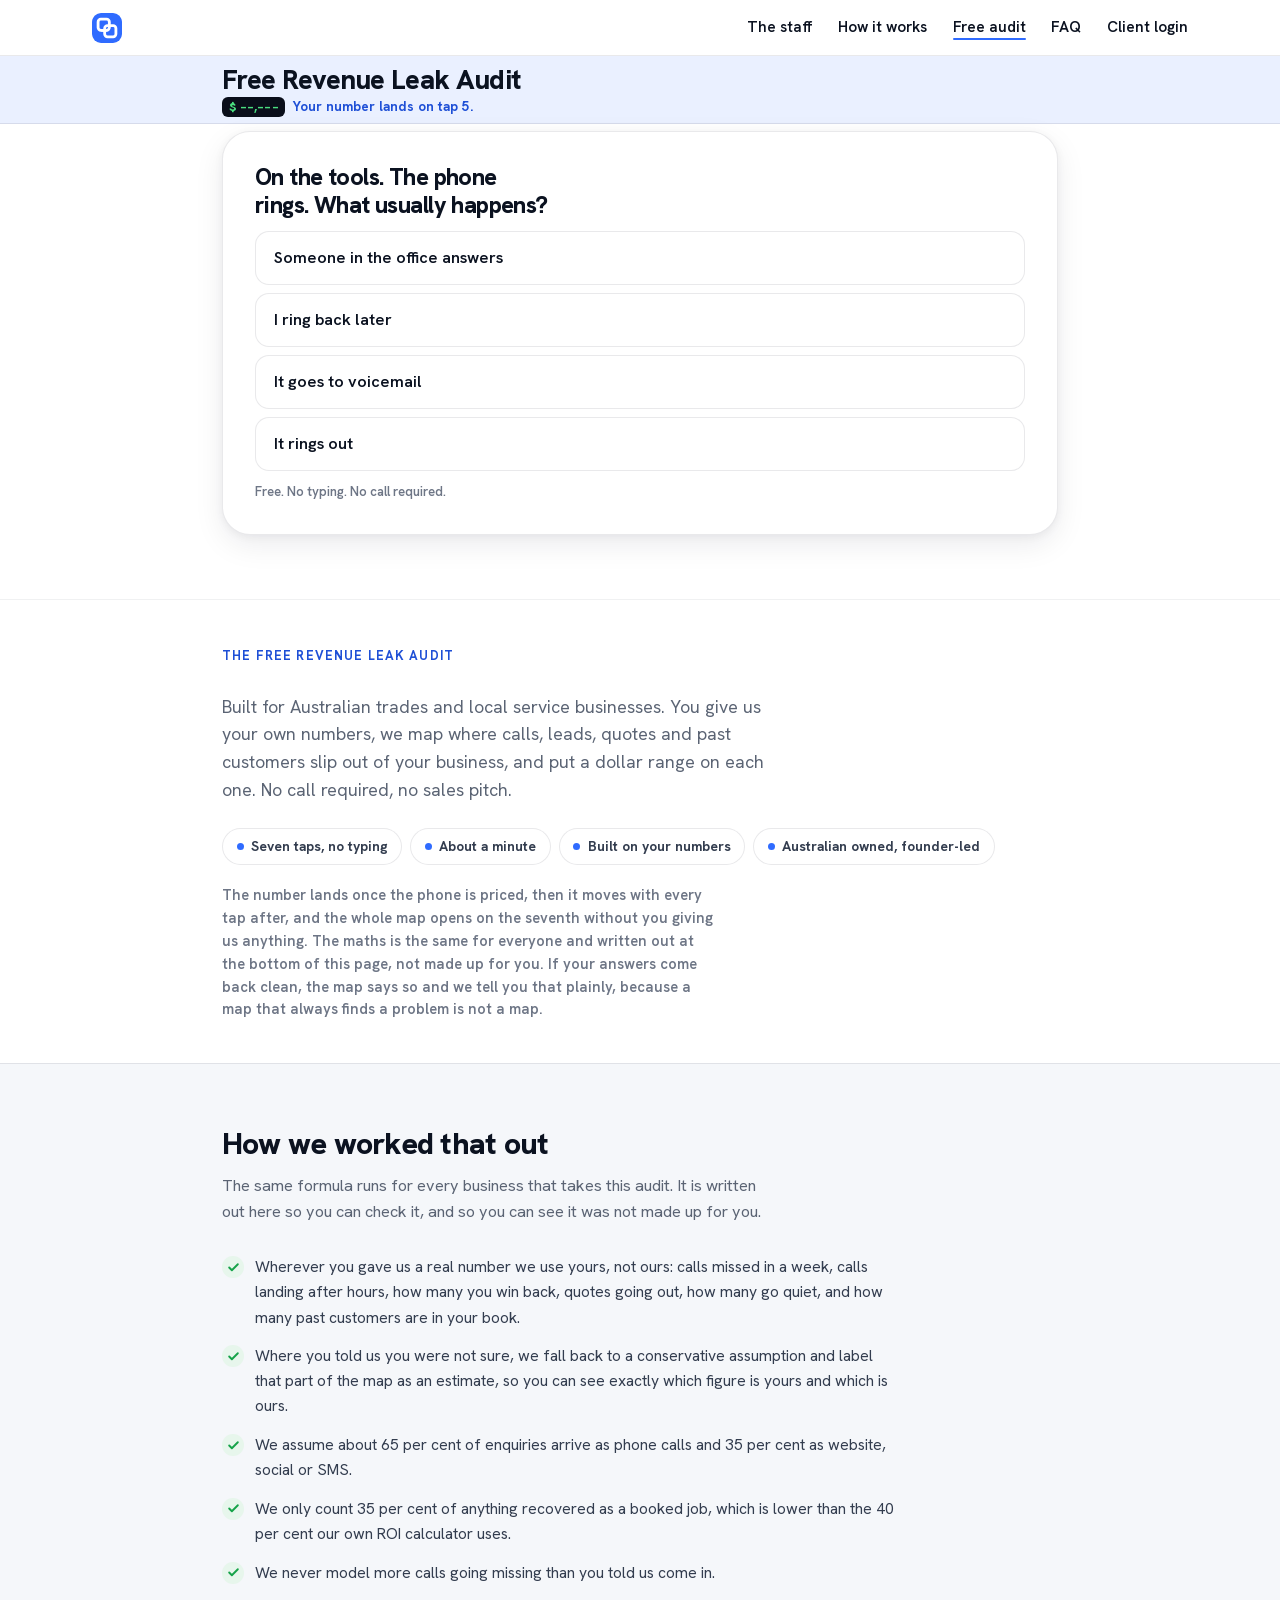
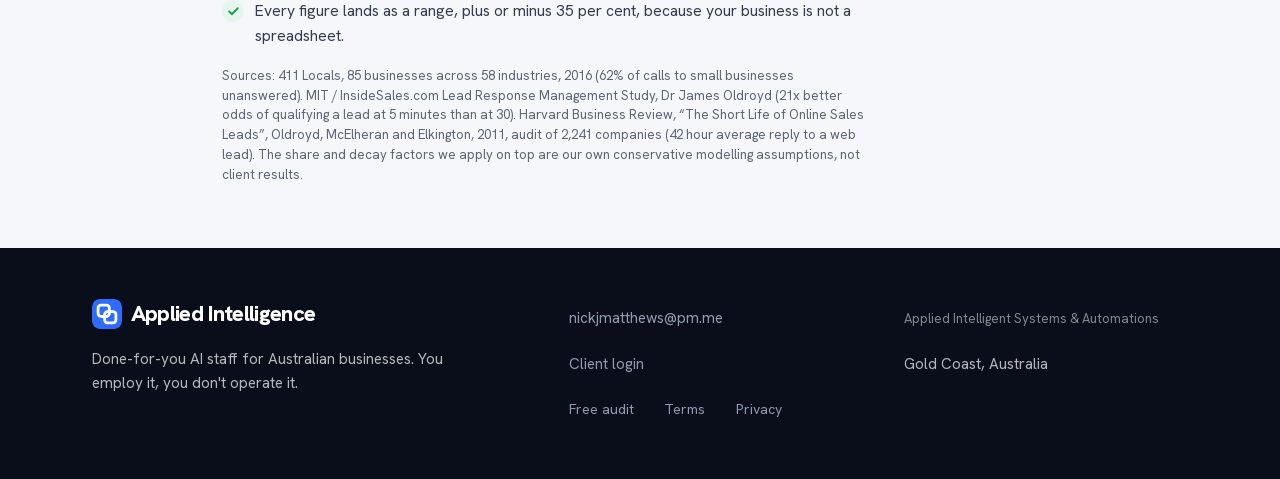
==== commit 73fbea70: "Audit page: question one paints with the page, and it is the first thing on it Paid visitors were le" ====
--- a/audit.html
+++ b/audit.html
@@ -33,7 +33,389 @@
        well after first paint. -->
   <link rel="preload" href="assets/fonts/hanken-grotesk-latin-var.woff2" as="font" type="font/woff2" crossorigin />
 
-  <link rel="stylesheet" href="styles.css?v=20260916a" />
+  <!-- CRITICAL:BEGIN (generated by tools/build-critical-css.py) -->
+  <!-- The first screen's own rules, inlined so the question paints with
+       the document instead of a round trip later. Everything else follows
+       in styles.css, loaded without blocking the paint and applied when it
+       lands. GENERATED: edit styles.css, then run
+       python3 tools/build-critical-css.py -->
+  <style>@font-face {
+  font-family: "Hanken Grotesk";
+  font-style: normal;
+  font-weight: 400 800;
+  font-display: swap;
+  src: url("assets/fonts/hanken-grotesk-latin-var.woff2") format("woff2");
+  unicode-range: U+0000-00FF, U+0131, U+0152-0153, U+02BB-02BC, U+02C6, U+02DA, U+02DC, U+0304, U+0308, U+0329, U+2000-206F, U+20AC, U+2122, U+2191, U+2193, U+2212, U+2215, U+FEFF, U+FFFD;
+}
+@font-face {
+  font-family: "Instrument Serif";
+  font-style: italic;
+  font-weight: 400;
+  font-display: swap;
+  src: url("assets/fonts/instrument-serif-italic-latin.woff2") format("woff2");
+  unicode-range: U+0000-00FF, U+0131, U+0152-0153, U+02BB-02BC, U+02C6, U+02DA, U+02DC, U+0304, U+0308, U+0329, U+2000-206F, U+20AC, U+2122, U+2191, U+2193, U+2212, U+2215, U+FEFF, U+FFFD;
+}
+@font-face {
+  font-family: "Instrument Serif";
+  font-style: normal;
+  font-weight: 400;
+  font-display: swap;
+  src: url("assets/fonts/instrument-serif-latin.woff2") format("woff2");
+  unicode-range: U+0000-00FF, U+0131, U+0152-0153, U+02BB-02BC, U+02C6, U+02DA, U+02DC, U+0304, U+0308, U+0329, U+2000-206F, U+20AC, U+2122, U+2191, U+2193, U+2212, U+2215, U+FEFF, U+FFFD;
+}
+:root {
+  --bg:        #ffffff;
+  --bg-soft:   #f5f7fa;
+  --bg-ink:    #0a0e1a;      /* dark sections (phone, cockpit) */
+  --bg-ink-2:  #0e1424;
+
+  --ink:       #0b1220;      /* primary text */
+  --ink-2:     #333d4f;
+  --muted:     #5b6474;      /* secondary text */
+  --muted-2:   #6e7686;   /* AA-safe on white for small text */
+
+  /* --accent is the brand blue, but it is only 4.49:1 on white — two
+     thousandths short of AA. It stays for NON-TEXT use (fills behind large
+     glyphs, rules, dots, glows, shadows). Anything that is text, or a fill
+     carrying white text, uses --accent-ink (6.68:1) and --accent-ink-2 for
+     its hover (7.99:1). */
+  --accent:    #2f6bff;      /* confident blue — decorative only  4.49:1 */
+  --accent-ink:#1e4fd6;      /* the TEXT/fill blue                6.68:1 */
+  --accent-ink-2:#1a45bd;    /* its hover, still AA               7.99:1 */
+  --accent-soft:#eaf0ff;
+
+  /* Dark register: the work page and the dark bands on the light pages.
+     Every value is checked against --bg-ink (#0a0e1a) for AA.
+     --accent is only 4.3:1 on ink, so anything accented on dark uses
+     --accent-lift instead, never --accent. */
+  --ink-hi:     #f6f8fc;     /* headings on dark        19.1:1 */
+  --ink-body:   #c7cede;     /* body on dark            12.2:1 */
+  --ink-dim:    #8f9ab0;     /* secondary on dark        6.8:1 */
+  --ink-faint:  #7f8aa0;     /* small-caps labels        5.6:1 */
+  --accent-lift:#7aa2ff;     /* the house blue, on dark  7.8:1 */
+  --hair:      rgba(255,255,255,.09);
+  --hair-2:    rgba(255,255,255,.15);
+
+  --green:     #16a34a;      /* booked / success */
+  --green-soft:#e7f6ec;
+
+  --line:      rgba(11, 18, 32, 0.09);
+  --line-2:    rgba(11, 18, 32, 0.06);
+
+  --shadow-sm: 0 1px 2px rgba(11,18,32,.05), 0 1px 3px rgba(11,18,32,.06);
+  --shadow-md: 0 10px 30px rgba(11,18,32,.08), 0 2px 8px rgba(11,18,32,.05);
+  --shadow-lg: 0 30px 70px rgba(11,18,32,.14), 0 8px 24px rgba(11,18,32,.08);
+
+  --radius:    18px;
+  --radius-sm: 12px;
+  --radius-lg: 28px;
+
+  --maxw: 1160px;
+  --pad: clamp(1.15rem, 4vw, 2rem);
+
+  /* per-worker accent tones */
+  --tone-cyan:   #0ea5b7;
+  --tone-amber:  #e08a00;
+  --tone-green:  #16a34a;
+  --tone-brand:  #2f6bff;
+  --tone-teal:   #0d9488;
+  --tone-red:    #e0533d;
+  --tone-indigo: #5b5bf0;
+  --tone-violet: #8b5cf6;
+  --tone-gold:   #d99413;
+}
+*, *::before, *::after { box-sizing: border-box; }
+html { -webkit-text-size-adjust: 100%; scroll-behavior: auto; }
+body {
+  margin: 0;
+  background: var(--bg);
+  color: var(--ink);
+  font-family: "Hanken Grotesk", system-ui, -apple-system, sans-serif;
+  font-size: 17px;
+  line-height: 1.6;
+  -webkit-font-smoothing: antialiased;
+  text-rendering: optimizeLegibility;
+  overflow-x: hidden;
+}
+img { max-width: 100%; display: block; }
+a { color: inherit; text-decoration: none; }
+h1, h2, h3 { margin: 0; letter-spacing: -0.02em; line-height: 1.08; font-weight: 800; }
+p { margin: 0; }
+ul, ol { margin: 0; padding: 0; list-style: none; }
+.wrap { width: 100%; max-width: var(--maxw); margin: 0 auto; padding-inline: var(--pad); }
+.eyebrow, .kicker {
+  display: inline-block;
+  font-size: 0.8rem;
+  font-weight: 700;
+  letter-spacing: 0.09em;
+  text-transform: uppercase;
+  color: var(--accent-ink);        /* 6.68:1 on white (--accent was 4.49) */
+}
+.kicker { margin-bottom: 1rem; }
+.nav {
+  position: fixed; top: 0; left: 0; right: 0; z-index: 100;
+  transition: background .3s ease, box-shadow .3s ease, border-color .3s ease;
+  border-bottom: 1px solid transparent;
+}
+.nav.is-stuck,
+.nav.nav--solid {
+  background: rgba(255,255,255,.82);
+  backdrop-filter: saturate(180%) blur(14px);
+  -webkit-backdrop-filter: saturate(180%) blur(14px);
+  border-bottom-color: var(--line);
+}
+.nav--solid .nav__brand,
+.nav--solid .nav__links a { color: var(--ink); }
+.nav__inner {
+  max-width: var(--maxw); margin: 0 auto; padding: 0.7rem var(--pad);
+  display: flex; align-items: center; gap: 1.5rem;
+}
+.nav__brand { display: inline-flex; align-items: center; gap: .6rem; min-height: 44px; }
+.nav__brand .brand-mark { width: 34px; height: 34px; flex: none; border-radius: 9px; }
+.nav__brand .brand-word { font-weight: 800; font-size: 1.28rem; letter-spacing: -0.03em; }
+.nav__links { display: flex; gap: 1.6rem; margin-left: auto; }
+.stat-note { margin-top: 1.1rem; font-size: .82rem; line-height: 1.5; color: var(--muted-2); max-width: 92ch; }
+.check-list { margin-top: 1.8rem; display: flex; flex-direction: column; gap: .85rem; }
+.check-list li { display: flex; gap: .7rem; align-items: flex-start; font-size: 1.05rem; color: var(--ink-2); }
+.check-list li::before {
+  content: ""; flex: none; width: 22px; height: 22px; margin-top: 2px; border-radius: 50%;
+  background: var(--green-soft) url("data:image/svg+xml,%3Csvg xmlns='http://www.w3.org/2000/svg' width='14' height='14' viewBox='0 0 24 24' fill='none' stroke='%2316a34a' stroke-width='3.5' stroke-linecap='round' stroke-linejoin='round'%3E%3Cpolyline points='20 6 9 17 4 12'/%3E%3C/svg%3E") center / 13px no-repeat;
+}
+.footer { background: var(--bg-ink); color: rgba(255,255,255,.7); padding-block: 3rem; }
+.footer__inner { display: flex; flex-direction: column; gap: 1.6rem; }
+.footer__brand { display: inline-flex; align-items: center; gap: .55rem; }
+.footer__brand .brand-mark { width: 30px; height: 30px; flex: none; border-radius: 8px; }
+.footer__brand .brand-word { font-size: 1.4rem; font-weight: 800; color: #fff; letter-spacing: -.03em; }
+.footer__blurb { margin-top: .6rem; max-width: 42ch; font-size: .95rem; }
+.footer__meta { display: flex; flex-direction: column; gap: .1rem; font-size: .95rem; }
+.footer__legal { font-size: .82rem; color: rgba(255,255,255,.5); }
+.footer__meta a,
+.footer__links a {
+  display: inline-flex; align-items: center; min-height: 44px;
+  width: fit-content;
+  color: var(--ink-dim); text-decoration: none;
+}
+.footer__links { display: flex; flex-wrap: wrap; gap: 0 1.9rem; }
+.footer__links a { font-size: .88rem; }
+.js.is-ready .reveal { opacity: 0; transform: translateY(26px); }
+.js.is-ready .reveal.in { opacity: 1; transform: none; transition: opacity .7s cubic-bezier(.2,.7,.2,1), transform .7s cubic-bezier(.2,.7,.2,1); }
+(max-width: 960px) 
+.nav__links { display: none; }
+.nav__brand .brand-word { display: none; }
+(max-width: 560px) 
+body { font-size: 16px; }
+(prefers-reduced-motion: reduce) 
+* { animation: none !important; scroll-behavior: auto !important; }
+.js.is-ready .reveal,
+  .js .bubble, .js .sms__confirm { opacity: 1 !important; transform: none !important; transition: none !important; }
+.skip-link {
+  position: absolute; top: -60px; left: 12px; z-index: 200;
+  background: var(--accent-ink); color: #fff; font-weight: 700;
+  padding: .7rem 1.1rem; border-radius: 0 0 10px 10px; text-decoration: none;
+  transition: top .18s ease;
+}
+body[data-page="audit"] { background: var(--bg); }
+body[data-page="audit"] .nav__inner { padding-top: .35rem; padding-bottom: .35rem; }
+body[data-page="audit"] .nav__note {
+  margin-left: auto; flex: none;
+  font-size: .9rem; font-weight: 600; color: var(--ink-2);
+  white-space: nowrap;
+}
+(max-width: 960px) 
+body[data-page="audit"] .nav__brand .brand-word { display: inline; font-size: 1.06rem; }
+body[data-page="audit"] .nav__brand .brand-mark { width: 30px; height: 30px; }
+(max-width: 360px) 
+body[data-page="audit"] .nav__brand .brand-word { font-size: .95rem; letter-spacing: -0.04em; }
+body[data-page="audit"] .nav__note { font-size: .82rem; }
+.audit .wrap { max-width: 900px; }
+body[data-page="audit"] .stat-note { color: var(--muted); }
+.audit { padding-top: 56px; }
+.audit-trust {
+  background: var(--accent-soft);
+  border-bottom: 1px solid var(--line);
+}
+.audit-trust__line {
+  margin: 0; padding: .34rem 0 .08rem;
+  font-size: .9rem; font-weight: 800; line-height: 1.25;
+  letter-spacing: .06em; text-transform: uppercase; color: var(--ink);
+}
+(max-width: 360px) 
+.audit-trust__line { font-size: .84rem; letter-spacing: .04em; }
+.audit-trust__line--hook {
+  padding: .38rem 0 .08rem;
+  font-size: 1.05rem; font-weight: 800; line-height: 1.2;
+  letter-spacing: -.01em; text-transform: none; color: var(--ink);
+}
+.audit-trust__sub {
+  margin: 0; padding: 0 0 .1rem;
+  font-size: .79rem; font-weight: 700; line-height: 1.4; color: var(--accent-ink);
+}
+.audit-trust__micro {
+  margin: 0; padding: 0 0 .34rem;
+  font-size: .72rem; font-weight: 600; line-height: 1.35;
+  color: var(--accent-ink); opacity: .82;
+}
+(max-height: 700px) 
+.audit-trust__micro { display: none; }
+(max-width: 360px) 
+.audit-trust__line--hook { font-size: .98rem; }
+.audit-trust__sub { font-size: .76rem; }
+.audit-trust__micro { font-size: .69rem; }
+.audit.is-first-screen .audit-trust__line {
+  padding: .5rem 0 .08rem;
+  font-size: clamp(1.3rem, 5.4vw, 1.7rem); font-weight: 800; line-height: 1.16;
+  letter-spacing: -.02em; text-transform: none;
+}
+.audit-trust__tap { display: none; }
+.audit.is-first-screen .audit-trust__tap {
+  display: flex; align-items: center; gap: .45rem; flex-wrap: wrap;
+  margin: 0; padding: 0 0 .4rem;
+  font-size: .84rem; font-weight: 700; line-height: 1.3; color: var(--accent-ink);
+}
+.audit-tapchip {
+  flex: none; display: inline-block;
+  padding: .12rem .42rem; border-radius: 6px;
+  background: var(--bg-ink); color: #4ade80;
+  font-size: .78rem; font-weight: 800; letter-spacing: .01em;
+  font-variant-numeric: tabular-nums;
+}
+.audit.is-first-screen .audit-trust__sub,
+.audit.is-first-screen .audit-trust__micro { display: none; }
+.audit.is-first-screen .audit-stage { padding-top: .45rem; }
+.audit-panel.is-first .audit-rail,
+.audit-panel.is-first .audit-build,
+.audit-panel.is-first .audit-meter:not(.is-live) { display: none; }
+.audit-panel.is-first .audit-q { margin-top: 0; }
+.audit-panel.is-first .audit-qi__help { display: none; }
+.audit-panel.is-first .audit-qi__title {
+  font-size: clamp(1.1rem, 4.3vw, 1.45rem); max-width: 30ch;
+}
+.audit-panel.is-first .qopt__tick { display: none; }
+.audit-panel.is-first .qopt { gap: 0; min-height: 54px; }
+.audit-panel.is-first .audit-opts { margin-top: .7rem; }
+.audit-panel.is-first .audit-qi__micro { margin-top: .6rem; }
+.audit-panel.is-waiting { visibility: hidden; }
+.audit.is-first-screen .audit-stage__mount { min-height: 0; }
+.audit-noscript--q {
+  margin: .5rem 0 0; padding: .55rem .7rem;
+  font-size: .86rem; line-height: 1.4;
+}
+(max-width: 360px) 
+.audit.is-first-screen .audit-trust__line { font-size: 1.14rem; padding-top: .42rem; }
+.audit.is-first-screen .audit-trust__tap { font-size: .8rem; }
+.audit-panel.is-first .audit-qi__title { font-size: 1.06rem; }
+.audit-honesty {
+  padding-top: clamp(1.6rem, 4vw, 2.6rem);
+  padding-bottom: clamp(1.6rem, 4vw, 2.6rem);
+  border-top: 1px solid var(--line-2);
+}
+.audit-honesty__sub {
+  margin-top: .6rem; max-width: 56ch;
+  font-size: clamp(1rem, 1.6vw, 1.12rem); color: var(--muted); line-height: 1.55;
+}
+.audit-meta {
+  display: flex; flex-wrap: wrap; gap: .5rem;
+  margin-top: 1.5rem;
+}
+.audit-meta li {
+  display: inline-flex; align-items: center; gap: .45rem;
+  padding: .42rem .85rem; border-radius: 999px;
+  background: var(--bg); border: 1px solid var(--line);
+  font-size: .86rem; font-weight: 700; color: var(--ink-2);
+}
+.audit-meta li::before {
+  content: ""; flex: none; width: 7px; height: 7px; border-radius: 50%;
+  background: var(--accent);
+}
+.audit-honesty__note {
+  margin-top: 1.2rem; max-width: 62ch;
+  font-size: .92rem; line-height: 1.55; color: var(--muted-2); font-weight: 600;
+}
+.audit-noscript {
+  margin-top: 1rem; padding: 1.1rem 1.3rem; border-radius: var(--radius);
+  background: var(--bg-soft); border: 1px solid var(--line); color: var(--ink-2);
+}
+.audit-stage { padding-top: .8rem; padding-bottom: clamp(2.5rem, 6vw, 4rem); }
+.audit-stage__mount { min-height: 520px; }
+.audit-panel {
+  background: var(--bg); border: 1px solid var(--line);
+  border-radius: var(--radius-lg); box-shadow: var(--shadow-md);
+  padding: clamp(.9rem, 3.5vw, 2rem);
+}
+.audit-meter {
+  display: grid; grid-template-rows: 0fr;
+  opacity: 0; margin-bottom: 0;
+  transition: grid-template-rows .45s cubic-bezier(.22,.61,.36,1),
+              opacity .35s ease, margin-bottom .45s ease;
+}
+.audit-q { margin-top: 1rem; overflow: hidden; transition: height .34s cubic-bezier(.22,.61,.36,1); }
+.audit-qi { transition: opacity .24s ease, transform .24s ease; }
+.audit-qi__title {
+  font-size: clamp(1.28rem, 3.4vw, 1.95rem); line-height: 1.2;
+  letter-spacing: -.025em; max-width: 24ch; text-wrap: balance;
+}
+.audit-qi__help { margin-top: .4rem; font-size: .92rem; color: var(--muted); max-width: 46ch; }
+.audit-qi__micro {
+  margin-top: .7rem; font-size: .82rem; font-weight: 600; color: var(--muted-2);
+  max-width: 44ch;
+}
+.audit-opts { margin-top: .85rem; display: flex; flex-direction: column; gap: .5rem; }
+.qopt {
+  display: flex; align-items: center; gap: .8rem; width: 100%;
+  min-height: 58px; padding: .75rem 1.1rem;
+  text-align: left; cursor: pointer;
+  background: var(--bg); color: var(--ink);
+  border: 1.5px solid var(--line); border-radius: 14px;
+  font-family: inherit; font-size: 1.02rem; font-weight: 600; line-height: 1.35;
+  transition: border-color .16s ease, background .16s ease, transform .16s ease, box-shadow .16s ease;
+}
+.qopt__tick {
+  flex: none; width: 22px; height: 22px; border-radius: 50%;
+  border: 1.5px solid var(--line); background: var(--bg);
+  transition: border-color .16s ease, background .16s ease;
+}
+.qopt.is-on {
+  border-color: var(--accent); background: var(--accent-soft); color: var(--accent-ink); font-weight: 700;
+  box-shadow: 0 6px 18px rgba(47,107,255,.14);
+}
+.qopt.is-on .qopt__tick {
+  border-color: var(--accent-ink);
+  background: var(--accent-ink) url("data:image/svg+xml,%3Csvg xmlns='http://www.w3.org/2000/svg' width='12' height='12' viewBox='0 0 24 24' fill='none' stroke='%23fff' stroke-width='3.5' stroke-linecap='round' stroke-linejoin='round'%3E%3Cpolyline points='20 6 9 17 4 12'/%3E%3C/svg%3E") center / 12px no-repeat;
+}
+.audit-method {
+  padding-block: clamp(2.5rem, 6vw, 4rem);
+  background: var(--bg-soft); border-top: 1px solid var(--line);
+}
+.audit-method__title { font-size: clamp(1.4rem, 3vw, 1.9rem); letter-spacing: -.025em; }
+.audit-method__lead { margin-top: .8rem; font-size: 1.02rem; line-height: 1.6; color: var(--muted); max-width: 62ch; }
+.audit-method .check-list { max-width: 68ch; }
+.audit-method .check-list li { font-size: .98rem; color: var(--ink-2); }
+(max-width: 720px) 
+.audit-stage__mount { min-height: 560px; }
+(max-width: 420px) 
+.qopt { font-size: .98rem; padding: .7rem .9rem; }
+(prefers-reduced-motion: reduce) 
+.audit-rail__track > i,
+  .audit-sec__label::before,
+  .audit-meter,
+  .audit-q,
+  .audit-qi,
+  .leak-row__track > i { transition: none !important; }
+.audit-build {
+  display: flex; align-items: center; justify-content: space-between; gap: .8rem;
+  margin-top: .35rem; padding: 0;
+}</style>
+  <!-- CRITICAL:END -->
+  <!-- The rest of the stylesheet, which must not hold the question up. 30KB
+       gzipped of render-blocking CSS was the whole of the first second on a
+       Facebook in-app browser on mobile data: first paint 1040ms, and the ad
+       is paid for by a tap that cannot happen before it. media="print" makes
+       this a non-blocking fetch that onload promotes to the real thing the
+       moment it lands; the noscript copy covers a browser with JS off, where
+       nothing on this page works anyway but the writing should still be read.
+       Only audit.html does this. It is the only page bought with money. -->
+  <link rel="stylesheet" href="styles.css?v=20260918b" media="print" onload="this.media='all';this.onload=null" />
+  <noscript><link rel="stylesheet" href="styles.css?v=20260918b" /></noscript>
 
   <!-- The page itself plus the trail back to home. Static so it is in the
        source for crawlers that do not run JS. Deliberately thin: no ratings,
@@ -72,7 +454,7 @@
        script on this site so it never blocks paint. It returns without loading
        anything at all if the browser sends Do Not Track or Global Privacy
        Control. Disclosed in full in privacy.html section 04. -->
-  <script defer src="meta-pixel.js?v=20260916a"></script>
+  <script defer src="meta-pixel.js?v=20260918b"></script>
 </head>
 <body data-page="audit">
   <a href="#top" class="skip-link">Skip to main content</a>
@@ -97,25 +479,95 @@
     </div>
   </header>
 
-  <main class="audit" id="top" tabindex="-1">
+  <!-- is-first-screen: the stripped state of question one (no promise line, no
+       "Question 1 of 7", no rail, no build strip). It is the DEFAULT so it also
+       holds with JavaScript off; audit.js drops it from the second question on. -->
+  <main class="audit is-first-screen" id="top" tabindex="-1">
 
     <!-- ============ TRUST STRIP ============
          The page's visible h1. There is no hero: the instrument opens on
-         question one, so the only thing above it is the audit's name, the
-         promise under it, and the one line that answers the two questions a
-         sceptical owner has in the first second (what does this cost me, and
-         will someone ring me). Static so it paints with the document and
-         nothing shifts when the module mounts.
-         For a visitor who arrived from an ad, applyHook() in audit.js swaps
-         ONLY the h1 for that ad's hook. The promise and the micro line are
-         true whichever ad sent them, so they never move. -->
+         question one, so the only thing above it is the h1, one line under it
+         and the reassurance. Static so it paints with the document and nothing
+         shifts when the module mounts.
+         On the FIRST SCREEN the h1 is the headline (the ad's hook for paid
+         traffic, set by the inline script below) and the only line under it is
+         "Your number lands on tap 5." The promise and the micro line are held
+         back until question two, where they cost nothing: see .is-first-screen
+         in styles.css. -->
     <div class="audit-trust">
       <div class="wrap">
-        <h1 class="audit-trust__line" data-bind="audit.chrome.name">Free Revenue Leak Audit</h1>
+        <!-- No data-bind on the h1 on purpose. bind() in script.js runs at the
+             very end of the chain and would write the generic name back over
+             the ad's hook. The inline script below owns this line. -->
+        <h1 class="audit-trust__line">Free Revenue Leak Audit</h1>
+        <!-- The chip is the shape of the answer, empty. Every ad promises a
+             number and nothing on this screen looked like one. It is the live
+             counter's own colours (ink panel, green figures), aria-hidden
+             because the line beside it already says what it means, and it is
+             the only ornament on the screen. The line is a sibling, not a
+             child: bind() writes textContent and would eat the chip. -->
+        <p class="audit-trust__tap">
+          <span class="audit-tapchip" aria-hidden="true">$&nbsp;&ndash;&ndash;,&ndash;&ndash;&ndash;</span>
+          <span data-bind="audit.chrome.tapLine">Your number lands on tap 5.</span>
+        </p>
         <p class="audit-trust__sub" data-bind="audit.chrome.promise">Find out where your business is losing revenue, and what it could be costing you.</p>
         <p class="audit-trust__micro" data-bind="audit.chrome.micro">Seven taps. No typing. No call required.</p>
       </div>
     </div>
+    <!-- MESSAGE MATCH AT FIRST PAINT. The hook used to arrive with audit.js,
+         which sits behind ~260KB of deferred JS: on mobile data a paid visitor
+         read the generic name for the first few seconds of the only seconds we
+         get. This is the single source of truth for the table; content.js reads
+         it back off window.AUDIT_HOOKS for applyHook(), which is now only the
+         fallback. Unknown or missing campaign changes nothing. -->
+    <script>
+    window.AUDIT_HOOKS = {
+      "leak-audit-why-free":        "Jobs leak. Finding them is free.",
+      "leak-audit-why-free-plain":  "Jobs leak. Finding them is free.",
+      "leak-audit-answer-or-ring":  "Answer it, or let it ring?",
+      "leak-audit-not-the-price":   "They went with whoever rang back.",
+      /* Echoes the LIVE headline, "What's Your Phone Really Costing You?" (owner's
+         copy since 15 Sep, launch/AD-BUILD-SHEET.md). meta-ads.csv still carries
+         the older "A number, not a guess.", which is not what is running. */
+      "leak-audit-clear-answer":    "What's the phone costing you?",
+      "leak-audit-sixteen-taps":    "Your leak number. Seven taps.",
+      /* The video cut of the same ad, so the same hook. Both ads say "sixteen
+         taps" (the whole run IS sixteen), but the map opens on the seventh and
+         the page has said seven since the rebuild, so the hook says seven. */
+      "leak-audit-sixteen-taps-video": "Your leak number. Seven taps.",
+      /* Wave two and three. Each one is its own ad's headline, word for word,
+         so the line they tapped is the line they land on. */
+      "leak-audit-five-alerts":     "Five things. None of them rang.",
+      "leak-audit-four-forty":      "Four forty in the arvo.",
+      /* not-allowed has no hook on purpose: its headline is a claim about the
+         product, and nothing on this page backs it. It lands on the default h1. */
+      "leak-audit-quiet-arithmetic":"Not slack. Just busy.",
+      "leak-audit-ring-back":       "It's not the ones you miss.",
+      "leak-audit-still-ringing":   "Still ringing out at 2pm?",
+      "leak-audit-trade-swap":      "Five places the work leaks.",
+      "leak-audit-sixty-two":       "What do your missed calls cost?",
+      "leak-audit-three-quotes":    "Unsent quotes don't win jobs.",
+      "leak-audit-two-tuesdays":    "How many of yours went cold?",
+      "leak-audit-the-question":    "Which one costs you most?",
+      "leak-audit-your-score":      "Which leak is biggest?",
+      "leak-audit-plain-control":   "Five places your business leaks.",
+    };
+    (function () {
+      try {
+        var m = /[?&]utm_campaign=([^&#]*)/.exec(location.search);
+        if (!m) return;
+        var camp = decodeURIComponent(m[1].replace(/\+/g, " ")).trim();
+        var hook = window.AUDIT_HOOKS[camp];
+        var line = document.querySelector(".audit-trust__line");
+        /* A campaign named "constructor" or "toString" finds something up the
+           prototype chain, not a hook. Only a string from the table counts. */
+        if (typeof hook !== "string" || !hook || !line) return;
+        line.textContent = hook;
+        line.classList.add("audit-trust__line--hook");
+        line.dataset.hooked = "1";          // applyHook() stands down
+      } catch (e) { /* an unreadable query string is simply no hook */ }
+    })();
+    </script>
 
     <!-- ============ THE INSTRUMENT ============
          audit.js builds the stepper here, then replaces it with the Leak Map.
@@ -125,9 +577,82 @@
     <section class="audit-stage" aria-label="The Revenue Leak Audit">
       <div class="wrap">
         <div class="audit-stage__mount" data-audit-stage>
-          <noscript>
-            <p class="audit-noscript">This audit needs JavaScript switched on. If you would rather just talk it through, <a href="index.html#book">book a free 15-minute Revenue Recovery Call</a> instead and we will map it with you on the phone.</p>
-          </noscript>
+          <!-- QUESTION ONE, STATIC. It used to exist only after content.js +
+               audit.js + script.js had parsed, so the first thing paid traffic
+               met was an empty 520px box. This is the same markup buildQuestion()
+               makes, same classes, same labels, same option keys, so when
+               audit.js mounts its own render nothing moves. The help line is not
+               here because the first screen hides it (styles.css), and the tick
+               circles are hidden on question one so four plain buttons do not
+               read as a form. -->
+          <div class="audit-panel is-first" data-audit-static>
+            <div class="audit-q">
+              <div class="audit-qi">
+                <h2 class="audit-qi__title" id="audit-q-missed" tabindex="-1">On the tools. The phone rings. What usually happens?</h2>
+                <!-- With JavaScript off the four buttons below are dead, so the
+                     line that says so belongs in front of them, not under them
+                     at y=510 where it used to sit. It costs nothing when JS is
+                     on: a noscript element renders nothing at all. -->
+                <noscript>
+                  <p class="audit-noscript audit-noscript--q">These buttons need JavaScript switched on. Or <a href="index.html#book">book a free 15-minute Revenue Recovery Call</a> and we will map it with you on the phone.</p>
+                </noscript>
+                <div class="audit-opts" role="group" aria-labelledby="audit-q-missed">
+                  <button class="qopt" type="button" aria-pressed="false" data-early="office"><span class="qopt__tick" aria-hidden="true"></span><span class="qopt__label">Someone in the office answers</span></button>
+                  <button class="qopt" type="button" aria-pressed="false" data-early="callback"><span class="qopt__tick" aria-hidden="true"></span><span class="qopt__label">I ring back later</span></button>
+                  <button class="qopt" type="button" aria-pressed="false" data-early="voicemail"><span class="qopt__tick" aria-hidden="true"></span><span class="qopt__label">It goes to voicemail</span></button>
+                  <button class="qopt" type="button" aria-pressed="false" data-early="rings_out"><span class="qopt__tick" aria-hidden="true"></span><span class="qopt__label">It rings out</span></button>
+                </div>
+                <p class="audit-qi__micro">Free. No typing. No call required.</p>
+              </div>
+            </div>
+          </div>
+          <!-- A tap that lands before audit.js has parsed must not be thrown
+               away: on mobile data that gap is seconds, and it is the one tap
+               this page exists to get. Record it on the group, show it as
+               chosen, and audit.js replays it through choose() on boot. -->
+          <script>
+          (function () {
+            var panel = document.querySelector("[data-audit-static]");
+            var g = panel && panel.querySelector(".audit-opts");
+            if (!g) return;
+            /* A tab that is already mid-run, or sitting on the map, is PAST
+               question one: painting it for the second and a bit that audit.js
+               takes to arrive is a flash of somebody else's screen. Hide it and
+               keep the box, so their own screen lands in the same place. Same
+               store and same shape audit.js reads (readStore); a private-mode
+               browser throws on sessionStorage, and the honest fallback there
+               is the question. */
+            try {
+              var raw = window.sessionStorage.getItem("ai.leakaudit.v1");
+              var o = raw ? JSON.parse(raw) : null;
+              var scr = o && typeof o.screen === "string" ? o.screen : "q";
+              if (o && o.v === 1 && (scr !== "q" || o.phase === "finish" || (o.step | 0) > 0)) {
+                panel.classList.add("is-waiting");
+                /* FAILSAFE. audit.js removes this markup outright when it
+                   mounts, so this timer normally never fires. If audit.js or
+                   script.js never arrives at all (a dropped request in a
+                   Meta in-app browser, a blocker, a parse error) the visitor
+                   would be left looking at an invisible box for good. A
+                   flash of question one is a bad second; a blank card is a
+                   lost visitor. */
+                window.setTimeout(function () {
+                  panel.classList.remove("is-waiting");
+                }, 4000);
+                return;                 // hidden: there is no tap to buffer
+              }
+            } catch (e) { /* no sessionStorage: show question one */ }
+            g.addEventListener("click", function (e) {
+              var b = e.target && e.target.closest ? e.target.closest(".qopt") : null;
+              if (!b || !g.contains(b)) return;
+              g.setAttribute("data-early-pick", b.getAttribute("data-early") || "");
+              Array.prototype.forEach.call(g.children, function (c) {
+                var on = c === b;
+                c.classList.toggle("is-on", on);
+                c.setAttribute("aria-pressed", on ? "true" : "false");
+              });
+            });
+          })();
+          </script>
         </div>
       </div>
     </section>
@@ -189,8 +714,8 @@
        window.PAGE_INIT, which script.js calls inside boot(). defer keeps that
        order (deferred scripts execute in document order, before
        DOMContentLoaded), so the chain holds and nothing blocks the parser. -->
-  <script src="content.js?v=20260916a" defer></script>
-  <script src="audit.js?v=20260916a" defer></script>
-  <script src="script.js?v=20260916a" defer></script>
+  <script src="content.js?v=20260918b" defer></script>
+  <script src="audit.js?v=20260918b" defer></script>
+  <script src="script.js?v=20260918b" defer></script>
 </body>
 </html>
--- a/styles.css
+++ b/styles.css
@@ -1257,8 +1257,11 @@
    and is someone going to ring me.
    ------------------------------------------------------------------------- */
 .audit { padding-top: 56px; }          /* clears the fixed bar */
+/* Not sticky any more. Sticky charged every screen of the run for a line that
+   is worth everything in the first second and nothing by question five, and it
+   spent the top of a 620px in-app viewport, which is the only real estate the
+   first tap has. It scrolls away with the rest of the page. */
 .audit-trust {
-  position: sticky; top: 56px; z-index: 80;
   background: var(--accent-soft);
   border-bottom: 1px solid var(--line);
 }
@@ -1297,6 +1300,89 @@
   .audit-trust__line--hook { font-size: .98rem; }
   .audit-trust__sub { font-size: .76rem; }
   .audit-trust__micro { font-size: .69rem; }
+}
+
+/* ---- THE FIRST SCREEN ----------------------------------------------------
+   168 paid visitors landed here and 57% were gone inside three seconds: the
+   first answer sat 316px down a 620px in-app viewport, behind a fixed bar, a
+   sticky strip, a "QUESTION 1 OF 7" label, a progress rail and a build strip
+   counting down to a number nobody had been promised yet. Question one is the
+   only thing this screen is for, so everything that is chrome rather than the
+   question waits for the second tap, where it costs nothing.
+   The state is a class on <main>, set in the HTML so it also holds with JS
+   off, and dropped by audit.js from question two onward (firstScreen()).
+   Budget: the first option's top edge inside 200px at 390x620. */
+/* The hook IS the headline here: it is what the ad promised, and it was the
+   smallest line on the screen. Beats the --hook modifier on specificity, so
+   the ad's hook and the default name are sized the same. */
+.audit.is-first-screen .audit-trust__line {
+  padding: .5rem 0 .08rem;
+  font-size: clamp(1.3rem, 5.4vw, 1.7rem); font-weight: 800; line-height: 1.16;
+  letter-spacing: -.02em; text-transform: none;
+}
+/* One line under the hook, and it is the one the ads make: a number, and when
+   it arrives. The promise line and the micro line come back on question two. */
+.audit-trust__tap { display: none; }
+.audit.is-first-screen .audit-trust__tap {
+  display: flex; align-items: center; gap: .45rem; flex-wrap: wrap;
+  margin: 0; padding: 0 0 .4rem;
+  font-size: .84rem; font-weight: 700; line-height: 1.3; color: var(--accent-ink);
+}
+/* The empty counter. The ads sell a number and the first screen had nothing on
+   it shaped like one, so this is the live counter's own language (ink panel,
+   green tabular figures) with the figure still to come. It is never filled in
+   place: the real counter takes over inside the panel from the fifth tap. */
+.audit-tapchip {
+  flex: none; display: inline-block;
+  padding: .12rem .42rem; border-radius: 6px;
+  background: var(--bg-ink); color: #4ade80;
+  font-size: .78rem; font-weight: 800; letter-spacing: .01em;
+  font-variant-numeric: tabular-nums;
+}
+.audit.is-first-screen .audit-trust__sub,
+.audit.is-first-screen .audit-trust__micro { display: none; }
+.audit.is-first-screen .audit-stage { padding-top: .45rem; }
+/* The panel's chrome, hidden rather than unbuilt: audit.js still constructs the
+   rail, the build strip and the meter, so nothing moves when they return.
+   A counter that has already landed survives a trip BACK to question one. */
+.audit-panel.is-first .audit-rail,
+.audit-panel.is-first .audit-build,
+.audit-panel.is-first .audit-meter:not(.is-live) { display: none; }
+.audit-panel.is-first .audit-q { margin-top: 0; }
+/* The help line is a second reading task in front of the first tap. */
+.audit-panel.is-first .audit-qi__help { display: none; }
+/* One step under the hook, and wider, so the question wraps in two lines
+   rather than three. */
+.audit-panel.is-first .audit-qi__title {
+  font-size: clamp(1.1rem, 4.3vw, 1.45rem); max-width: 30ch;
+}
+/* Four plain tappable buttons. The radio circles made question one read as a
+   form, which is the one thing every ad here promises it is not. */
+.audit-panel.is-first .qopt__tick { display: none; }
+.audit-panel.is-first .qopt { gap: 0; min-height: 54px; }
+.audit-panel.is-first .audit-opts { margin-top: .7rem; }
+.audit-panel.is-first .audit-qi__micro { margin-top: .6rem; }
+/* A resumed tab is past question one, so the static screen waits rather than
+   flashing (audit.html reads the same store audit.js does). visibility, not
+   display: the box stays exactly where their own screen is about to land. */
+.audit-panel.is-waiting { visibility: hidden; }
+/* Question one is real markup now, not a placeholder, so the stage stops
+   reserving 520px of nothing under it. At 390x844 that reserve left a dead
+   third of the screen between the last option and the writing below it. */
+.audit.is-first-screen .audit-stage__mount { min-height: 0; }
+/* The no-JS line sits inside the question now, in front of the four buttons it
+   is about to tell you are dead. Smaller than the standalone block it replaces:
+   it is a note above the question, not a section of the page. */
+.audit-noscript--q {
+  margin: .5rem 0 0; padding: .55rem .7rem;
+  font-size: .86rem; line-height: 1.4;
+}
+/* On the narrowest phones the hook is the line that wraps, and a second line
+   of headline costs more than a point of type. */
+@media (max-width: 360px) {
+  .audit.is-first-screen .audit-trust__line { font-size: 1.14rem; padding-top: .42rem; }
+  .audit.is-first-screen .audit-trust__tap { font-size: .8rem; }
+  .audit-panel.is-first .audit-qi__title { font-size: 1.06rem; }
 }
 
 /* ---- The honesty block (was the hero, now below the instrument) ---------- */
@@ -2276,3 +2362,30 @@
 .audit-build__dots i.is-on { background: var(--accent); transform: scale(1.2); }
 @media (max-width: 360px) { .audit-build__label { font-size: .74rem; } }
 @media (prefers-reduced-motion: reduce) { .audit-build__dots i { transition: none; } }
+
+/* ---- The signpost to the call ---------------------------------------------
+   The call card is below the number, the breakdown and the fix block, which is
+   the right reading order and a long way down. This says what the next step is
+   without moving anything above the fold, and removes itself the moment the
+   card is on screen so it never covers the form. */
+.audit-jump {
+  position: fixed; left: 50%; bottom: 0; z-index: 90;
+  transform: translateX(-50%);
+  width: min(560px, calc(100% - 1.6rem));
+  margin-bottom: calc(.8rem + env(safe-area-inset-bottom, 0px));
+  display: flex; align-items: center; justify-content: center; gap: .5rem;
+  min-height: 52px; padding: .7rem 1.1rem;
+  border: 0; border-radius: 999px; cursor: pointer;
+  font: inherit; font-size: .92rem; font-weight: 800; letter-spacing: -.01em;
+  color: #fff; background: var(--accent-ink);
+  box-shadow: 0 6px 24px rgba(11, 18, 32, .28);
+  transition: opacity .25s ease, transform .25s ease;
+}
+.audit-jump::after { content: "\2193"; font-size: 1em; }
+.audit-jump:hover { background: var(--accent-ink-2); }
+.audit-jump:focus-visible { outline: 3px solid var(--accent); outline-offset: 3px; }
+/* the card is on screen, so the bar has nothing left to say */
+.audit-jump.is-away {
+  opacity: 0; transform: translateX(-50%) translateY(120%); pointer-events: none;
+}
+@media (prefers-reduced-motion: reduce) { .audit-jump { transition: none; } }
--- a/styles.css
+++ b/styles.css
@@ -1257,8 +1257,11 @@
    and is someone going to ring me.
    ------------------------------------------------------------------------- */
 .audit { padding-top: 56px; }          /* clears the fixed bar */
+/* Not sticky any more. Sticky charged every screen of the run for a line that
+   is worth everything in the first second and nothing by question five, and it
+   spent the top of a 620px in-app viewport, which is the only real estate the
+   first tap has. It scrolls away with the rest of the page. */
 .audit-trust {
-  position: sticky; top: 56px; z-index: 80;
   background: var(--accent-soft);
   border-bottom: 1px solid var(--line);
 }
@@ -1297,6 +1300,89 @@
   .audit-trust__line--hook { font-size: .98rem; }
   .audit-trust__sub { font-size: .76rem; }
   .audit-trust__micro { font-size: .69rem; }
+}
+
+/* ---- THE FIRST SCREEN ----------------------------------------------------
+   168 paid visitors landed here and 57% were gone inside three seconds: the
+   first answer sat 316px down a 620px in-app viewport, behind a fixed bar, a
+   sticky strip, a "QUESTION 1 OF 7" label, a progress rail and a build strip
+   counting down to a number nobody had been promised yet. Question one is the
+   only thing this screen is for, so everything that is chrome rather than the
+   question waits for the second tap, where it costs nothing.
+   The state is a class on <main>, set in the HTML so it also holds with JS
+   off, and dropped by audit.js from question two onward (firstScreen()).
+   Budget: the first option's top edge inside 200px at 390x620. */
+/* The hook IS the headline here: it is what the ad promised, and it was the
+   smallest line on the screen. Beats the --hook modifier on specificity, so
+   the ad's hook and the default name are sized the same. */
+.audit.is-first-screen .audit-trust__line {
+  padding: .5rem 0 .08rem;
+  font-size: clamp(1.3rem, 5.4vw, 1.7rem); font-weight: 800; line-height: 1.16;
+  letter-spacing: -.02em; text-transform: none;
+}
+/* One line under the hook, and it is the one the ads make: a number, and when
+   it arrives. The promise line and the micro line come back on question two. */
+.audit-trust__tap { display: none; }
+.audit.is-first-screen .audit-trust__tap {
+  display: flex; align-items: center; gap: .45rem; flex-wrap: wrap;
+  margin: 0; padding: 0 0 .4rem;
+  font-size: .84rem; font-weight: 700; line-height: 1.3; color: var(--accent-ink);
+}
+/* The empty counter. The ads sell a number and the first screen had nothing on
+   it shaped like one, so this is the live counter's own language (ink panel,
+   green tabular figures) with the figure still to come. It is never filled in
+   place: the real counter takes over inside the panel from the fifth tap. */
+.audit-tapchip {
+  flex: none; display: inline-block;
+  padding: .12rem .42rem; border-radius: 6px;
+  background: var(--bg-ink); color: #4ade80;
+  font-size: .78rem; font-weight: 800; letter-spacing: .01em;
+  font-variant-numeric: tabular-nums;
+}
+.audit.is-first-screen .audit-trust__sub,
+.audit.is-first-screen .audit-trust__micro { display: none; }
+.audit.is-first-screen .audit-stage { padding-top: .45rem; }
+/* The panel's chrome, hidden rather than unbuilt: audit.js still constructs the
+   rail, the build strip and the meter, so nothing moves when they return.
+   A counter that has already landed survives a trip BACK to question one. */
+.audit-panel.is-first .audit-rail,
+.audit-panel.is-first .audit-build,
+.audit-panel.is-first .audit-meter:not(.is-live) { display: none; }
+.audit-panel.is-first .audit-q { margin-top: 0; }
+/* The help line is a second reading task in front of the first tap. */
+.audit-panel.is-first .audit-qi__help { display: none; }
+/* One step under the hook, and wider, so the question wraps in two lines
+   rather than three. */
+.audit-panel.is-first .audit-qi__title {
+  font-size: clamp(1.1rem, 4.3vw, 1.45rem); max-width: 30ch;
+}
+/* Four plain tappable buttons. The radio circles made question one read as a
+   form, which is the one thing every ad here promises it is not. */
+.audit-panel.is-first .qopt__tick { display: none; }
+.audit-panel.is-first .qopt { gap: 0; min-height: 54px; }
+.audit-panel.is-first .audit-opts { margin-top: .7rem; }
+.audit-panel.is-first .audit-qi__micro { margin-top: .6rem; }
+/* A resumed tab is past question one, so the static screen waits rather than
+   flashing (audit.html reads the same store audit.js does). visibility, not
+   display: the box stays exactly where their own screen is about to land. */
+.audit-panel.is-waiting { visibility: hidden; }
+/* Question one is real markup now, not a placeholder, so the stage stops
+   reserving 520px of nothing under it. At 390x844 that reserve left a dead
+   third of the screen between the last option and the writing below it. */
+.audit.is-first-screen .audit-stage__mount { min-height: 0; }
+/* The no-JS line sits inside the question now, in front of the four buttons it
+   is about to tell you are dead. Smaller than the standalone block it replaces:
+   it is a note above the question, not a section of the page. */
+.audit-noscript--q {
+  margin: .5rem 0 0; padding: .55rem .7rem;
+  font-size: .86rem; line-height: 1.4;
+}
+/* On the narrowest phones the hook is the line that wraps, and a second line
+   of headline costs more than a point of type. */
+@media (max-width: 360px) {
+  .audit.is-first-screen .audit-trust__line { font-size: 1.14rem; padding-top: .42rem; }
+  .audit.is-first-screen .audit-trust__tap { font-size: .8rem; }
+  .audit-panel.is-first .audit-qi__title { font-size: 1.06rem; }
 }
 
 /* ---- The honesty block (was the hero, now below the instrument) ---------- */
@@ -2276,3 +2362,30 @@
 .audit-build__dots i.is-on { background: var(--accent); transform: scale(1.2); }
 @media (max-width: 360px) { .audit-build__label { font-size: .74rem; } }
 @media (prefers-reduced-motion: reduce) { .audit-build__dots i { transition: none; } }
+
+/* ---- The signpost to the call ---------------------------------------------
+   The call card is below the number, the breakdown and the fix block, which is
+   the right reading order and a long way down. This says what the next step is
+   without moving anything above the fold, and removes itself the moment the
+   card is on screen so it never covers the form. */
+.audit-jump {
+  position: fixed; left: 50%; bottom: 0; z-index: 90;
+  transform: translateX(-50%);
+  width: min(560px, calc(100% - 1.6rem));
+  margin-bottom: calc(.8rem + env(safe-area-inset-bottom, 0px));
+  display: flex; align-items: center; justify-content: center; gap: .5rem;
+  min-height: 52px; padding: .7rem 1.1rem;
+  border: 0; border-radius: 999px; cursor: pointer;
+  font: inherit; font-size: .92rem; font-weight: 800; letter-spacing: -.01em;
+  color: #fff; background: var(--accent-ink);
+  box-shadow: 0 6px 24px rgba(11, 18, 32, .28);
+  transition: opacity .25s ease, transform .25s ease;
+}
+.audit-jump::after { content: "\2193"; font-size: 1em; }
+.audit-jump:hover { background: var(--accent-ink-2); }
+.audit-jump:focus-visible { outline: 3px solid var(--accent); outline-offset: 3px; }
+/* the card is on screen, so the bar has nothing left to say */
+.audit-jump.is-away {
+  opacity: 0; transform: translateX(-50%) translateY(120%); pointer-events: none;
+}
+@media (prefers-reduced-motion: reduce) { .audit-jump { transition: none; } }
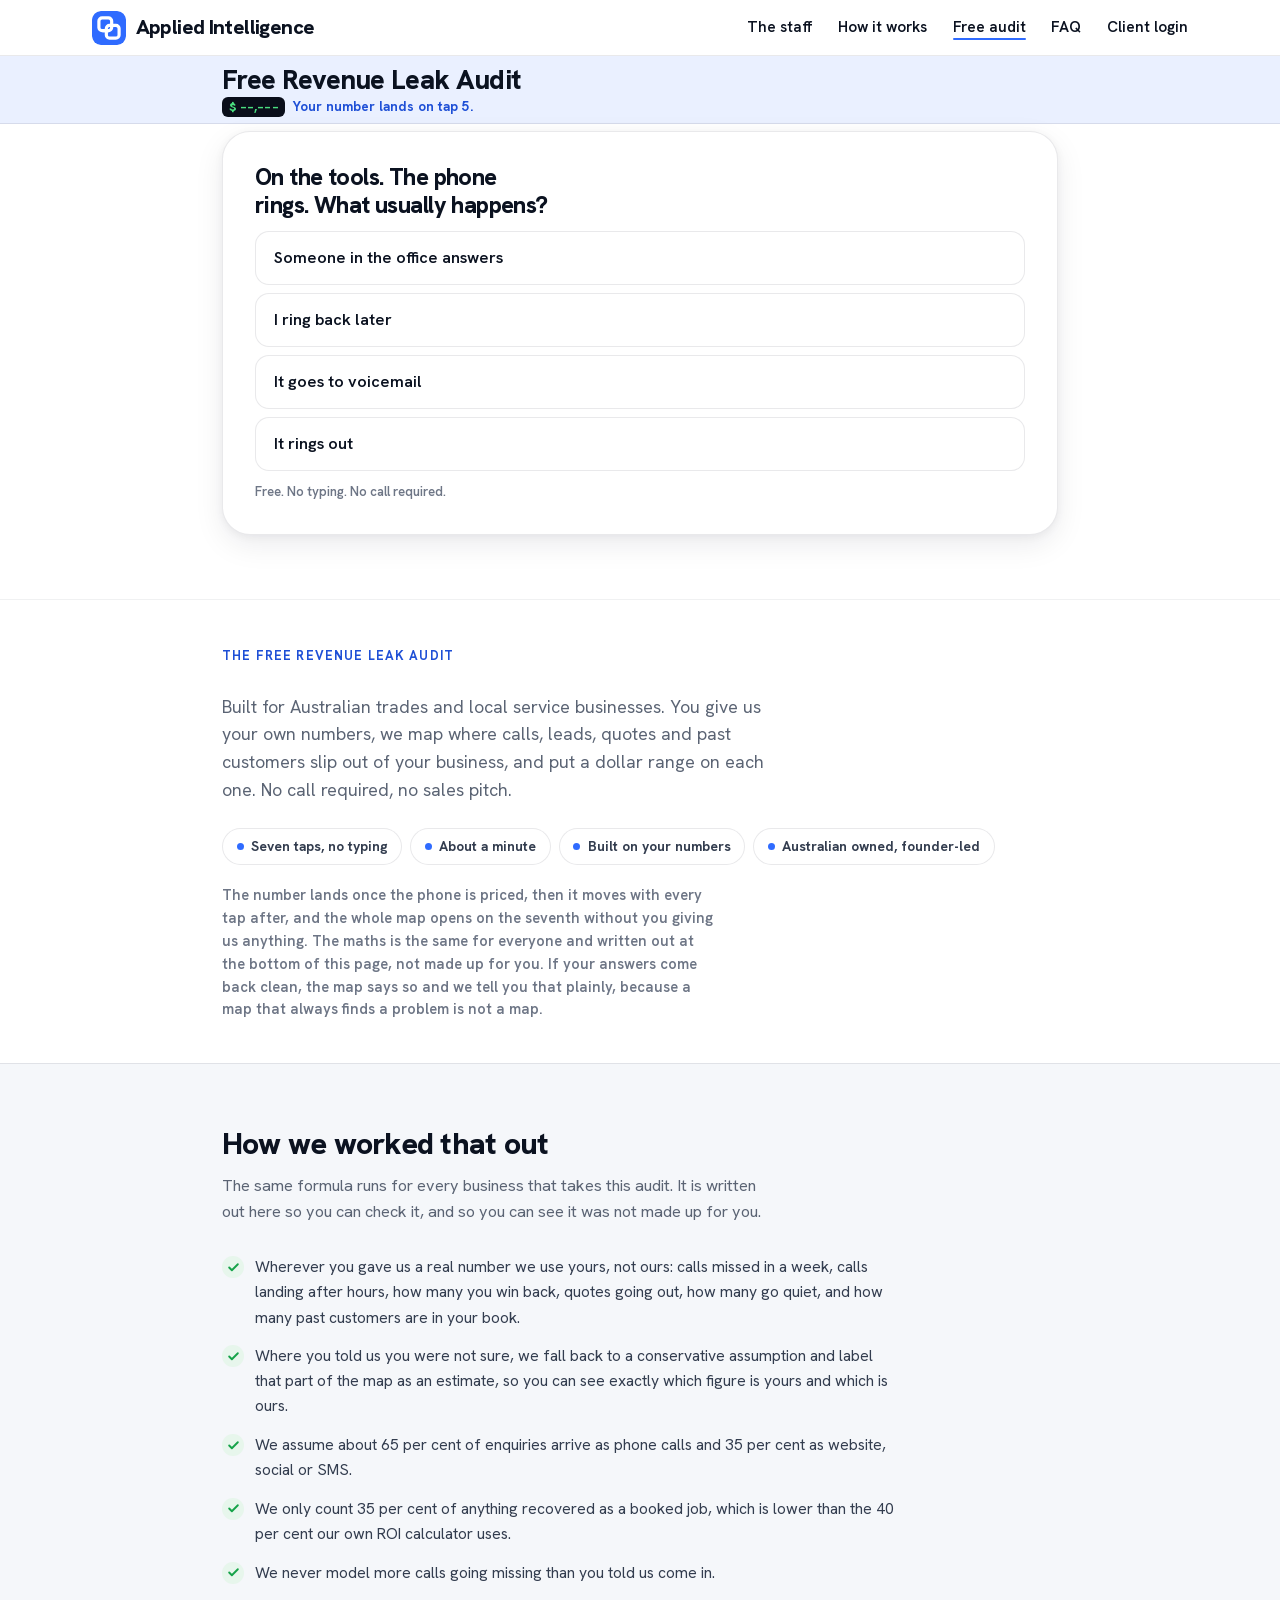
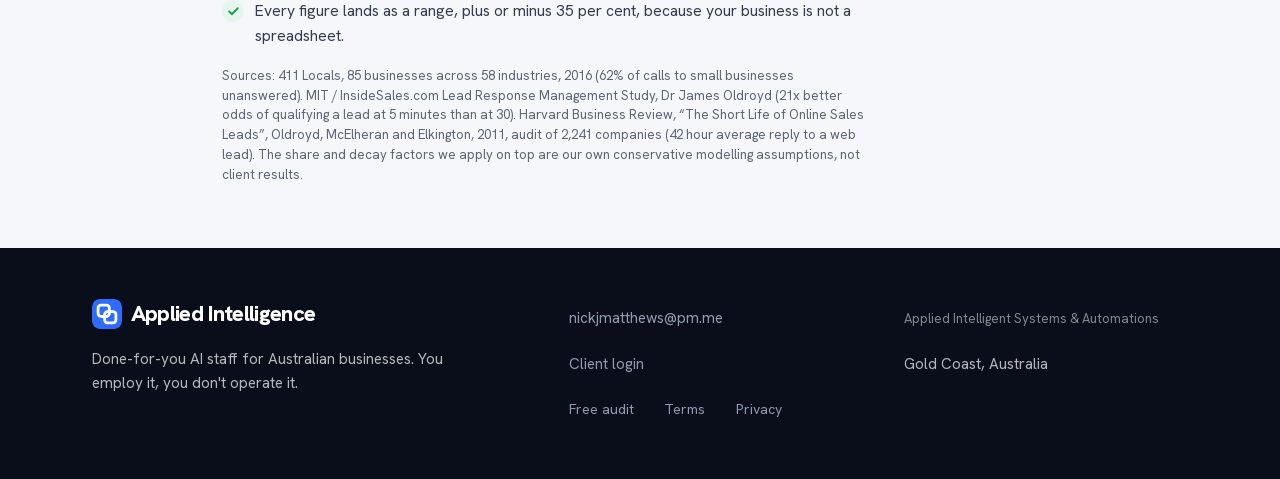
==== commit 4dee5e66: "Audit page: the inline first-screen rules get their @media wrappers back The critical-CSS generator " ====
--- a/audit.html
+++ b/audit.html
@@ -199,15 +199,18 @@
 .footer__links a { font-size: .88rem; }
 .js.is-ready .reveal { opacity: 0; transform: translateY(26px); }
 .js.is-ready .reveal.in { opacity: 1; transform: none; transition: opacity .7s cubic-bezier(.2,.7,.2,1), transform .7s cubic-bezier(.2,.7,.2,1); }
-(max-width: 960px) 
+@media (max-width: 960px) {
 .nav__links { display: none; }
 .nav__brand .brand-word { display: none; }
-(max-width: 560px) 
+}
+@media (max-width: 560px) {
 body { font-size: 16px; }
-(prefers-reduced-motion: reduce) 
+}
+@media (prefers-reduced-motion: reduce) {
 * { animation: none !important; scroll-behavior: auto !important; }
 .js.is-ready .reveal,
   .js .bubble, .js .sms__confirm { opacity: 1 !important; transform: none !important; transition: none !important; }
+}
 .skip-link {
   position: absolute; top: -60px; left: 12px; z-index: 200;
   background: var(--accent-ink); color: #fff; font-weight: 700;
@@ -221,12 +224,14 @@
   font-size: .9rem; font-weight: 600; color: var(--ink-2);
   white-space: nowrap;
 }
-(max-width: 960px) 
+@media (max-width: 960px) {
 body[data-page="audit"] .nav__brand .brand-word { display: inline; font-size: 1.06rem; }
 body[data-page="audit"] .nav__brand .brand-mark { width: 30px; height: 30px; }
-(max-width: 360px) 
+}
+@media (max-width: 360px) {
 body[data-page="audit"] .nav__brand .brand-word { font-size: .95rem; letter-spacing: -0.04em; }
 body[data-page="audit"] .nav__note { font-size: .82rem; }
+}
 .audit .wrap { max-width: 900px; }
 body[data-page="audit"] .stat-note { color: var(--muted); }
 .audit { padding-top: 56px; }
@@ -239,8 +244,9 @@
   font-size: .9rem; font-weight: 800; line-height: 1.25;
   letter-spacing: .06em; text-transform: uppercase; color: var(--ink);
 }
-(max-width: 360px) 
+@media (max-width: 360px) {
 .audit-trust__line { font-size: .84rem; letter-spacing: .04em; }
+}
 .audit-trust__line--hook {
   padding: .38rem 0 .08rem;
   font-size: 1.05rem; font-weight: 800; line-height: 1.2;
@@ -255,12 +261,14 @@
   font-size: .72rem; font-weight: 600; line-height: 1.35;
   color: var(--accent-ink); opacity: .82;
 }
-(max-height: 700px) 
+@media (max-height: 700px) {
 .audit-trust__micro { display: none; }
-(max-width: 360px) 
+}
+@media (max-width: 360px) {
 .audit-trust__line--hook { font-size: .98rem; }
 .audit-trust__sub { font-size: .76rem; }
 .audit-trust__micro { font-size: .69rem; }
+}
 .audit.is-first-screen .audit-trust__line {
   padding: .5rem 0 .08rem;
   font-size: clamp(1.3rem, 5.4vw, 1.7rem); font-weight: 800; line-height: 1.16;
@@ -300,10 +308,11 @@
   margin: .5rem 0 0; padding: .55rem .7rem;
   font-size: .86rem; line-height: 1.4;
 }
-(max-width: 360px) 
+@media (max-width: 360px) {
 .audit.is-first-screen .audit-trust__line { font-size: 1.14rem; padding-top: .42rem; }
 .audit.is-first-screen .audit-trust__tap { font-size: .8rem; }
 .audit-panel.is-first .audit-qi__title { font-size: 1.06rem; }
+}
 .audit-honesty {
   padding-top: clamp(1.6rem, 4vw, 2.6rem);
   padding-bottom: clamp(1.6rem, 4vw, 2.6rem);
@@ -390,17 +399,20 @@
 .audit-method__lead { margin-top: .8rem; font-size: 1.02rem; line-height: 1.6; color: var(--muted); max-width: 62ch; }
 .audit-method .check-list { max-width: 68ch; }
 .audit-method .check-list li { font-size: .98rem; color: var(--ink-2); }
-(max-width: 720px) 
+@media (max-width: 720px) {
 .audit-stage__mount { min-height: 560px; }
-(max-width: 420px) 
+}
+@media (max-width: 420px) {
 .qopt { font-size: .98rem; padding: .7rem .9rem; }
-(prefers-reduced-motion: reduce) 
+}
+@media (prefers-reduced-motion: reduce) {
 .audit-rail__track > i,
   .audit-sec__label::before,
   .audit-meter,
   .audit-q,
   .audit-qi,
   .leak-row__track > i { transition: none !important; }
+}
 .audit-build {
   display: flex; align-items: center; justify-content: space-between; gap: .8rem;
   margin-top: .35rem; padding: 0;
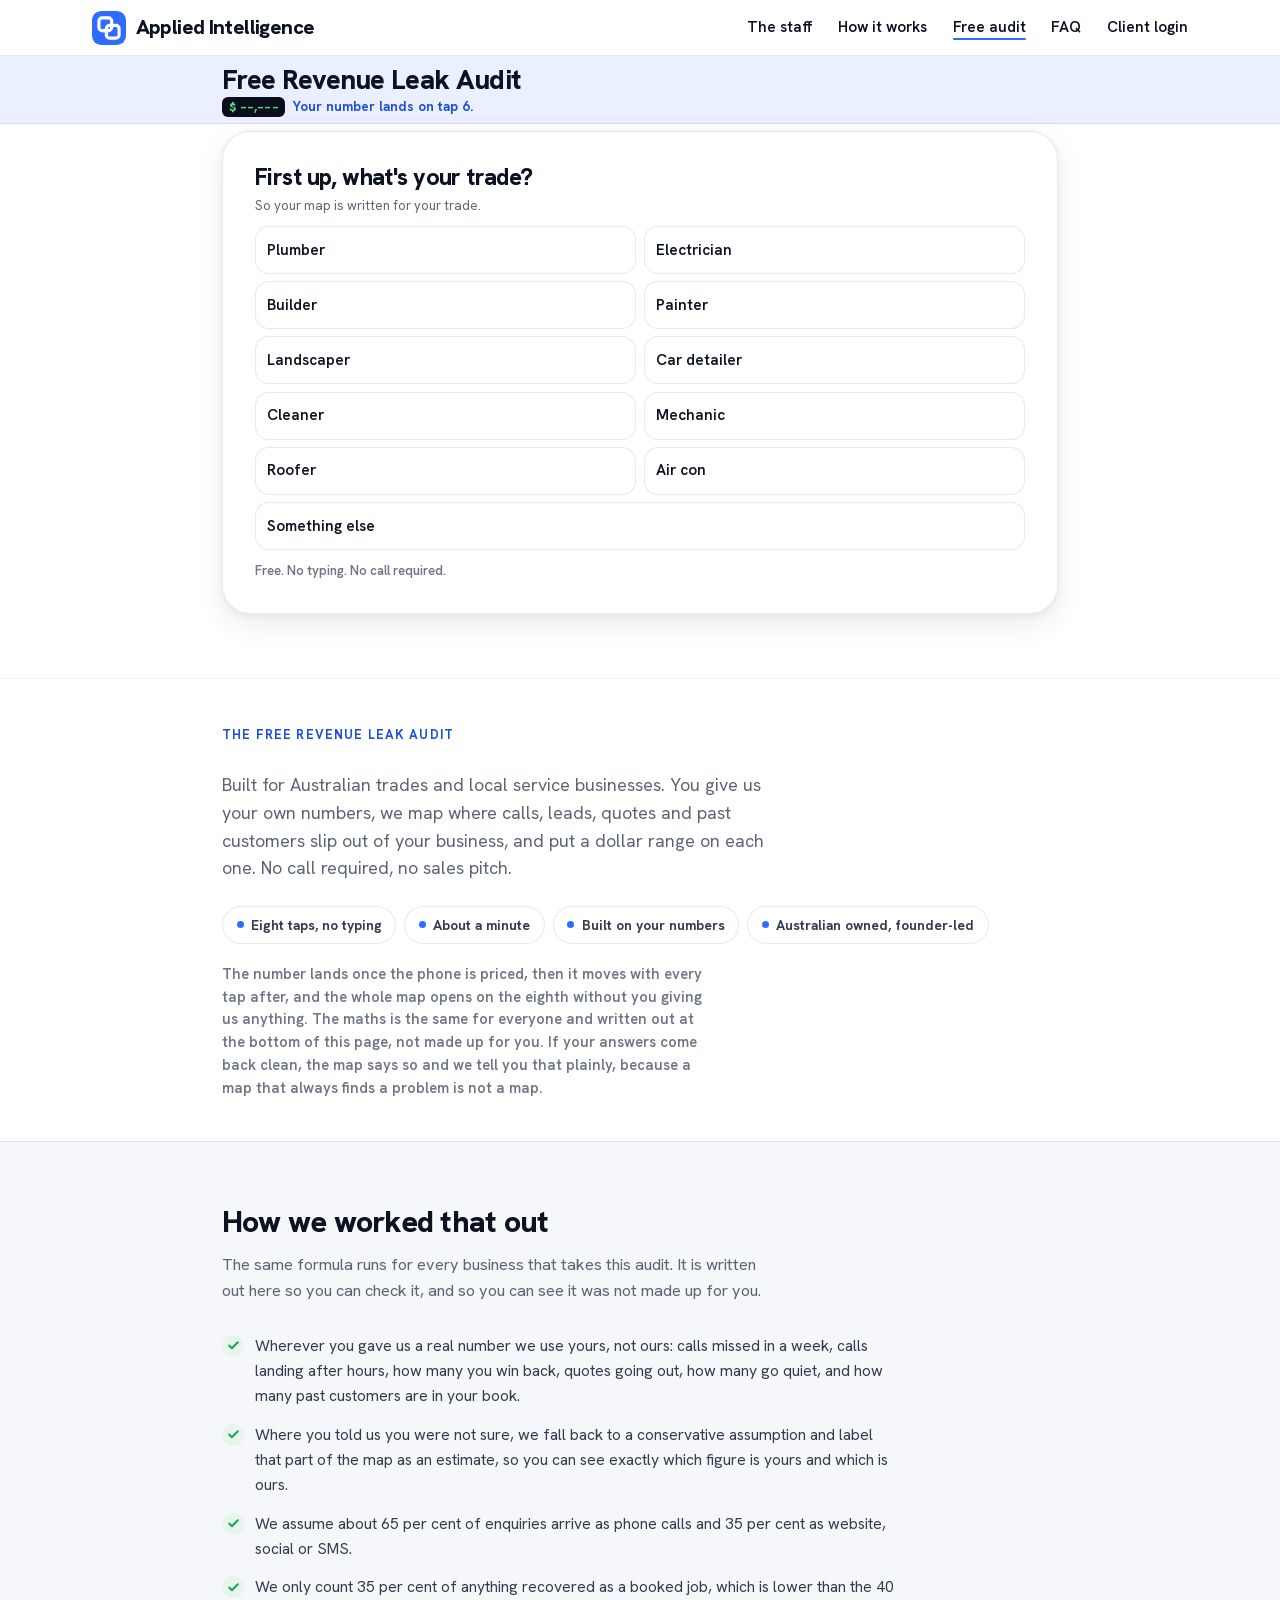
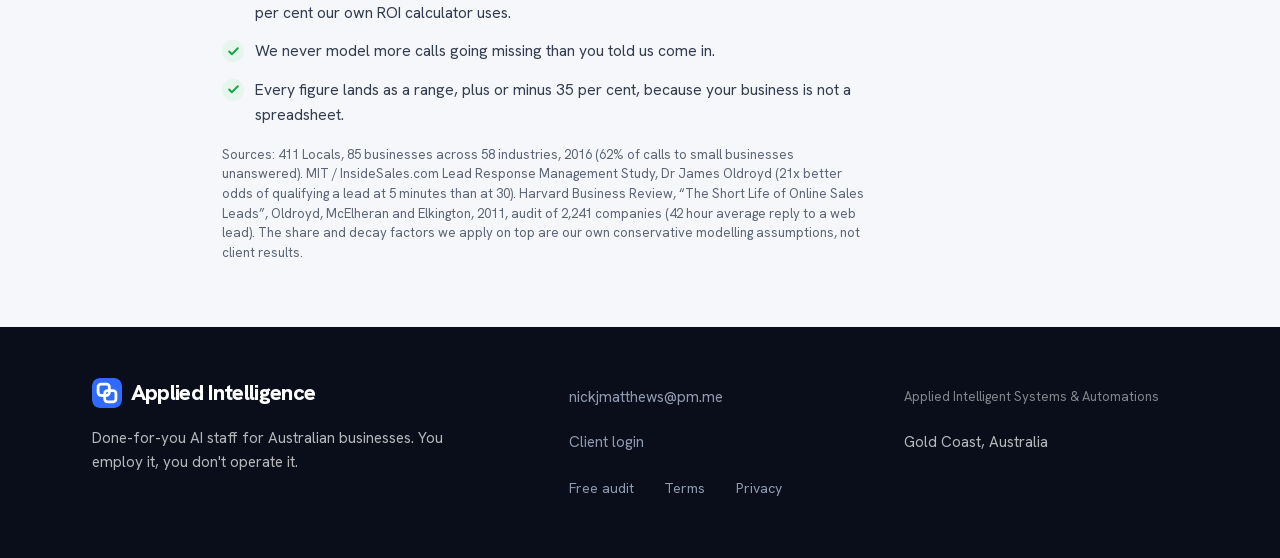
==== commit d292cecd: "Audit page: the first tap is his trade, not his confession Page half of backend 94fcf64.  The campai" ====
--- a/audit.html
+++ b/audit.html
@@ -4,7 +4,7 @@
   <meta charset="UTF-8" />
   <meta name="viewport" content="width=device-width, initial-scale=1.0, viewport-fit=cover" />
   <title>Free Revenue Leak Audit: find where your business is losing revenue | Applied Intelligence</title>
-  <meta name="description" content="Free, no call required. The Revenue Leak Audit opens on question one: seven taps and the whole map is yours, the number and the breakdown, before we ask your name. An estimate from your answers, not a forecast." />
+  <meta name="description" content="Free, no call required. The Revenue Leak Audit opens on question one: eight taps and the whole map is yours, the number and the breakdown, before we ask your name. An estimate from your answers, not a forecast." />
   <meta name="theme-color" content="#ffffff" />
   <link rel="icon" href="assets/logo/favicon.svg" type="image/svg+xml" />
   <link rel="apple-touch-icon" href="assets/logo/favicon.svg" />
@@ -14,16 +14,16 @@
   <meta property="og:site_name" content="Applied Intelligence" />
   <meta property="og:locale" content="en_AU" />
   <meta property="og:title" content="The free Revenue Leak Audit | Applied Intelligence" />
-  <meta property="og:description" content="Seven taps and the whole map is yours: your number, where it is going, and the fix for the worst one. Nothing is held back and no name is asked for it. Built on your own numbers." />
+  <meta property="og:description" content="Eight taps and the whole map is yours: your number, where it is going, and the fix for the worst one. Nothing is held back and no name is asked for it. Built on your own numbers." />
   <meta property="og:type" content="website" />
   <meta property="og:url" content="https://appliedintelligence.biz/audit.html" />
   <meta property="og:image" content="https://appliedintelligence.biz/assets/og/audit-og.jpg" />
   <meta property="og:image:width" content="1200" />
   <meta property="og:image:height" content="630" />
-  <meta property="og:image:alt" content="The free Revenue Leak Audit: seven taps and you see your number before we ask your name. Sample audit shown." />
+  <meta property="og:image:alt" content="The free Revenue Leak Audit: eight taps and you see your number before we ask your name. Sample audit shown." />
   <meta name="twitter:card" content="summary_large_image" />
   <meta name="twitter:title" content="The free Revenue Leak Audit | Applied Intelligence" />
-  <meta name="twitter:description" content="Seven taps and the whole map is yours: your number, where it is going, and the fix for the worst one. Nothing is held back and no name is asked for it. Built on your own numbers." />
+  <meta name="twitter:description" content="Eight taps and the whole map is yours: your number, where it is going, and the fix for the worst one. Nothing is held back and no name is asked for it. Built on your own numbers." />
   <meta name="twitter:image" content="https://appliedintelligence.biz/assets/og/audit-og.jpg" />
 
   <!-- Fonts: self-hosted, latin subset, OFL (see assets/fonts/OFL.txt).
@@ -302,6 +302,17 @@
 .audit-panel.is-first .qopt { gap: 0; min-height: 54px; }
 .audit-panel.is-first .audit-opts { margin-top: .7rem; }
 .audit-panel.is-first .audit-qi__micro { margin-top: .6rem; }
+.audit-qi.is-cols2 .audit-opts {
+  display: grid; grid-template-columns: 1fr 1fr; gap: .45rem; margin-top: .7rem;
+}
+.audit-qi.is-cols2 .audit-opts > :last-child { grid-column: 1 / -1; }
+.audit-qi.is-cols2 .qopt,
+.audit-panel.is-first .audit-qi.is-cols2 .qopt {
+  min-height: 48px; padding: .6rem .7rem; gap: .5rem; font-size: .96rem;
+}
+.audit-panel.is-first .audit-qi.is-cols2 .audit-qi__help {
+  display: block; margin-top: .3rem; font-size: .82rem; line-height: 1.35;
+}
 .audit-panel.is-waiting { visibility: hidden; }
 .audit.is-first-screen .audit-stage__mount { min-height: 0; }
 .audit-noscript--q {
@@ -312,6 +323,10 @@
 .audit.is-first-screen .audit-trust__line { font-size: 1.14rem; padding-top: .42rem; }
 .audit.is-first-screen .audit-trust__tap { font-size: .8rem; }
 .audit-panel.is-first .audit-qi__title { font-size: 1.06rem; }
+.audit-qi.is-cols2 .qopt,
+  .audit-panel.is-first .audit-qi.is-cols2 .qopt {
+    min-height: 44px; padding: .5rem .6rem; font-size: .92rem;
+  }
 }
 .audit-honesty {
   padding-top: clamp(1.6rem, 4vw, 2.6rem);
@@ -426,8 +441,8 @@
        moment it lands; the noscript copy covers a browser with JS off, where
        nothing on this page works anyway but the writing should still be read.
        Only audit.html does this. It is the only page bought with money. -->
-  <link rel="stylesheet" href="styles.css?v=20260918b" media="print" onload="this.media='all';this.onload=null" />
-  <noscript><link rel="stylesheet" href="styles.css?v=20260918b" /></noscript>
+  <link rel="stylesheet" href="styles.css?v=20260920a" media="print" onload="this.media='all';this.onload=null" />
+  <noscript><link rel="stylesheet" href="styles.css?v=20260920a" /></noscript>
 
   <!-- The page itself plus the trail back to home. Static so it is in the
        source for crawlers that do not run JS. Deliberately thin: no ratings,
@@ -439,7 +454,7 @@
       "@type": "WebPage",
       "name": "The free Revenue Leak Audit",
       "url": "https://appliedintelligence.biz/audit.html",
-      "description": "A self-assessment that uses the owner's own numbers to estimate where calls, leads, quotes and past customers are leaking out of an Australian trade business, and what that could be worth over a year. Seven questions price the phone and the leads, and the whole map, the figure and the per-leak breakdown alike, is shown on the page before the visitor is asked for anything. A further nine questions price the remaining leaks. An optional 15-minute Revenue Recovery Call is offered after the map is open.",
+      "description": "A self-assessment that uses the owner's own numbers to estimate where calls, leads, quotes and past customers are leaking out of an Australian trade business, and what that could be worth over a year. Eight questions open with the trade and price the phone and the leads, and the whole map, the figure and the per-leak breakdown alike, is shown on the page before the visitor is asked for anything. A further eight questions price the remaining leaks. An optional 15-minute Revenue Recovery Call is offered after the map is open.",
       "inLanguage": "en-AU",
       "isPartOf": {
         "@type": "WebSite",
@@ -466,7 +481,7 @@
        script on this site so it never blocks paint. It returns without loading
        anything at all if the browser sends Do Not Track or Global Privacy
        Control. Disclosed in full in privacy.html section 04. -->
-  <script defer src="meta-pixel.js?v=20260918b"></script>
+  <script defer src="meta-pixel.js?v=20260920a"></script>
 </head>
 <body data-page="audit">
   <a href="#top" class="skip-link">Skip to main content</a>
@@ -492,7 +507,7 @@
   </header>
 
   <!-- is-first-screen: the stripped state of question one (no promise line, no
-       "Question 1 of 7", no rail, no build strip). It is the DEFAULT so it also
+       "Question 1 of 8", no rail, no build strip). It is the DEFAULT so it also
        holds with JavaScript off; audit.js drops it from the second question on. -->
   <main class="audit is-first-screen" id="top" tabindex="-1">
 
@@ -503,7 +518,7 @@
          shifts when the module mounts.
          On the FIRST SCREEN the h1 is the headline (the ad's hook for paid
          traffic, set by the inline script below) and the only line under it is
-         "Your number lands on tap 5." The promise and the micro line are held
+         "Your number lands on tap 6." The promise and the micro line are held
          back until question two, where they cost nothing: see .is-first-screen
          in styles.css. -->
     <div class="audit-trust">
@@ -520,10 +535,10 @@
              child: bind() writes textContent and would eat the chip. -->
         <p class="audit-trust__tap">
           <span class="audit-tapchip" aria-hidden="true">$&nbsp;&ndash;&ndash;,&ndash;&ndash;&ndash;</span>
-          <span data-bind="audit.chrome.tapLine">Your number lands on tap 5.</span>
+          <span data-bind="audit.chrome.tapLine">Your number lands on tap 6.</span>
         </p>
         <p class="audit-trust__sub" data-bind="audit.chrome.promise">Find out where your business is losing revenue, and what it could be costing you.</p>
-        <p class="audit-trust__micro" data-bind="audit.chrome.micro">Seven taps. No typing. No call required.</p>
+        <p class="audit-trust__micro" data-bind="audit.chrome.micro">Eight taps. No typing. No call required.</p>
       </div>
     </div>
     <!-- MESSAGE MATCH AT FIRST PAINT. The hook used to arrive with audit.js,
@@ -542,11 +557,11 @@
          copy since 15 Sep, launch/AD-BUILD-SHEET.md). meta-ads.csv still carries
          the older "A number, not a guess.", which is not what is running. */
       "leak-audit-clear-answer":    "What's the phone costing you?",
-      "leak-audit-sixteen-taps":    "Your leak number. Seven taps.",
+      "leak-audit-sixteen-taps":    "Your leak number. Eight taps.",
       /* The video cut of the same ad, so the same hook. Both ads say "sixteen
-         taps" (the whole run IS sixteen), but the map opens on the seventh and
-         the page has said seven since the rebuild, so the hook says seven. */
-      "leak-audit-sixteen-taps-video": "Your leak number. Seven taps.",
+         taps" (the whole run IS sixteen), but the map opens on the eighth and
+         the page counts the taps that open it, so the hook says eight. */
+      "leak-audit-sixteen-taps-video": "Your leak number. Eight taps.",
       /* Wave two and three. Each one is its own ad's headline, word for word,
          so the line they tapped is the line they land on. */
       "leak-audit-five-alerts":     "Five things. None of them rang.",
@@ -592,27 +607,39 @@
           <!-- QUESTION ONE, STATIC. It used to exist only after content.js +
                audit.js + script.js had parsed, so the first thing paid traffic
                met was an empty 520px box. This is the same markup buildQuestion()
-               makes, same classes, same labels, same option keys, so when
-               audit.js mounts its own render nothing moves. The help line is not
-               here because the first screen hides it (styles.css), and the tick
-               circles are hidden on question one so four plain buttons do not
-               read as a form. -->
+               makes, same classes, same help line, same labels, same option keys
+               and the same order, so when audit.js mounts its own render nothing
+               moves. Keep it that way: content.js's trade question is the source
+               of truth and this is its twin.
+               The question is the TRADE. The audit used to open by asking a man
+               we have never met to admit he loses work, and 735 people read that
+               and 7 tapped it. This one costs nothing to answer and he is proud
+               of the answer. The tick circles are hidden on question one so the
+               buttons do not read as a form. -->
           <div class="audit-panel is-first" data-audit-static>
             <div class="audit-q">
-              <div class="audit-qi">
-                <h2 class="audit-qi__title" id="audit-q-missed" tabindex="-1">On the tools. The phone rings. What usually happens?</h2>
-                <!-- With JavaScript off the four buttons below are dead, so the
-                     line that says so belongs in front of them, not under them
-                     at y=510 where it used to sit. It costs nothing when JS is
-                     on: a noscript element renders nothing at all. -->
+              <div class="audit-qi is-cols2">
+                <h2 class="audit-qi__title" id="audit-q-trade" tabindex="-1">First up, what's your trade?</h2>
+                <p class="audit-qi__help">So your map is written for your trade.</p>
+                <!-- With JavaScript off the buttons below are dead, so the line
+                     that says so belongs in front of them, not under them at
+                     y=510 where it used to sit. It costs nothing when JS is on:
+                     a noscript element renders nothing at all. -->
                 <noscript>
                   <p class="audit-noscript audit-noscript--q">These buttons need JavaScript switched on. Or <a href="index.html#book">book a free 15-minute Revenue Recovery Call</a> and we will map it with you on the phone.</p>
                 </noscript>
-                <div class="audit-opts" role="group" aria-labelledby="audit-q-missed">
-                  <button class="qopt" type="button" aria-pressed="false" data-early="office"><span class="qopt__tick" aria-hidden="true"></span><span class="qopt__label">Someone in the office answers</span></button>
-                  <button class="qopt" type="button" aria-pressed="false" data-early="callback"><span class="qopt__tick" aria-hidden="true"></span><span class="qopt__label">I ring back later</span></button>
-                  <button class="qopt" type="button" aria-pressed="false" data-early="voicemail"><span class="qopt__tick" aria-hidden="true"></span><span class="qopt__label">It goes to voicemail</span></button>
-                  <button class="qopt" type="button" aria-pressed="false" data-early="rings_out"><span class="qopt__tick" aria-hidden="true"></span><span class="qopt__label">It rings out</span></button>
+                <div class="audit-opts" role="group" aria-labelledby="audit-q-trade">
+                  <button class="qopt" type="button" aria-pressed="false" data-early="plumber"><span class="qopt__tick" aria-hidden="true"></span><span class="qopt__label">Plumber</span></button>
+                  <button class="qopt" type="button" aria-pressed="false" data-early="electrician"><span class="qopt__tick" aria-hidden="true"></span><span class="qopt__label">Electrician</span></button>
+                  <button class="qopt" type="button" aria-pressed="false" data-early="builder"><span class="qopt__tick" aria-hidden="true"></span><span class="qopt__label">Builder</span></button>
+                  <button class="qopt" type="button" aria-pressed="false" data-early="painter"><span class="qopt__tick" aria-hidden="true"></span><span class="qopt__label">Painter</span></button>
+                  <button class="qopt" type="button" aria-pressed="false" data-early="landscaper"><span class="qopt__tick" aria-hidden="true"></span><span class="qopt__label">Landscaper</span></button>
+                  <button class="qopt" type="button" aria-pressed="false" data-early="detailer"><span class="qopt__tick" aria-hidden="true"></span><span class="qopt__label">Car detailer</span></button>
+                  <button class="qopt" type="button" aria-pressed="false" data-early="cleaner"><span class="qopt__tick" aria-hidden="true"></span><span class="qopt__label">Cleaner</span></button>
+                  <button class="qopt" type="button" aria-pressed="false" data-early="auto"><span class="qopt__tick" aria-hidden="true"></span><span class="qopt__label">Mechanic</span></button>
+                  <button class="qopt" type="button" aria-pressed="false" data-early="roofing"><span class="qopt__tick" aria-hidden="true"></span><span class="qopt__label">Roofer</span></button>
+                  <button class="qopt" type="button" aria-pressed="false" data-early="hvac"><span class="qopt__tick" aria-hidden="true"></span><span class="qopt__label">Air con</span></button>
+                  <button class="qopt" type="button" aria-pressed="false" data-early="other"><span class="qopt__tick" aria-hidden="true"></span><span class="qopt__label">Something else</span></button>
                 </div>
                 <p class="audit-qi__micro">Free. No typing. No call required.</p>
               </div>
@@ -662,6 +689,26 @@
                 c.classList.toggle("is-on", on);
                 c.setAttribute("aria-pressed", on ? "true" : "false");
               });
+              /* THE TAP THAT HAS NOT LANDED YET. audit.js replays this pick
+                 the moment it mounts, and mounting replaces this markup
+                 outright, so the note below normally never gets written. It is
+                 for the visitor whose audit.js is still on the wire, or never
+                 coming at all: a button that went blue and then did nothing
+                 for six seconds needs somebody to say so. The wording is true
+                 either way, because the tap really is saved (data-early-pick)
+                 and really is replayed on boot. It lives here rather than in
+                 content.js because content.js is the other file that may not
+                 have arrived. */
+              window.setTimeout(function () {
+                if (!document.body.contains(panel)) return;     // it mounted: nothing to say
+                if (panel.querySelector(".audit-stalled")) return;
+                var note = document.createElement("p");
+                note.className = "audit-noscript audit-noscript--q audit-stalled";
+                note.setAttribute("role", "status");
+                note.textContent = "Still loading. Your tap is saved and will go " +
+                  "through when the page finishes. If nothing happens, pull down to reload.";
+                g.parentNode.insertBefore(note, g.nextSibling);
+              }, 6000);
             });
           })();
           </script>
@@ -678,7 +725,7 @@
         <span class="kicker" data-bind="audit.kicker">The free Revenue Leak Audit</span>
         <p class="audit-honesty__sub" data-bind="audit.sub">Built for Australian trades and local service businesses. You give us your own numbers, we map where calls, leads, quotes and past customers slip out of your business, and put a dollar range on each one. No call required, no sales pitch.</p>
         <ul class="audit-meta" data-audit-meta>
-          <li>Seven taps, no typing</li>
+          <li>Eight taps, no typing</li>
           <li>About a minute</li>
           <li>Built on your numbers</li>
         </ul>
@@ -726,8 +773,8 @@
        window.PAGE_INIT, which script.js calls inside boot(). defer keeps that
        order (deferred scripts execute in document order, before
        DOMContentLoaded), so the chain holds and nothing blocks the parser. -->
-  <script src="content.js?v=20260918b" defer></script>
-  <script src="audit.js?v=20260918b" defer></script>
-  <script src="script.js?v=20260918b" defer></script>
+  <script src="content.js?v=20260920a" defer></script>
+  <script src="audit.js?v=20260920a" defer></script>
+  <script src="script.js?v=20260920a" defer></script>
 </body>
 </html>
--- a/styles.css
+++ b/styles.css
@@ -1362,6 +1362,41 @@
 .audit-panel.is-first .qopt { gap: 0; min-height: 54px; }
 .audit-panel.is-first .audit-opts { margin-top: .7rem; }
 .audit-panel.is-first .audit-qi__micro { margin-top: .6rem; }
+/* ---- Dense questions ----------------------------------------------------
+   A question with six answers is a different shape to one with four. On a
+   620px phone the standard 58px button and .5rem gap put the sixth option
+   below the fold, and an option nobody can see is an answer nobody gives.
+   Driven by `dense` on the question in content.js, never by counting options:
+   question one has to keep its roomy buttons whatever happens to it. */
+.audit-qi.is-dense .audit-opts { gap: .4rem; margin-top: .6rem; }
+.audit-qi.is-dense .qopt { min-height: 48px; padding: .55rem .9rem; }
+/* ---- Two up: question one, the trade ------------------------------------
+   Eleven answers in one column is a scroll on every phone we ship to, and an
+   option nobody can see is an answer nobody gives. Driven by `cols2` on the
+   question in content.js, never by counting options: question two has four
+   answers and keeps its full-width buttons.
+   The honest way out spans both columns at the bottom, so "Something else"
+   reads as the way out rather than as one more trade. */
+.audit-qi.is-cols2 .audit-opts {
+  display: grid; grid-template-columns: 1fr 1fr; gap: .45rem; margin-top: .7rem;
+}
+.audit-qi.is-cols2 .audit-opts > :last-child { grid-column: 1 / -1; }
+/* Beats .audit-panel.is-first .qopt on its own ground: question one is always
+   the first screen, so the two rules would otherwise fight over the height. */
+.audit-qi.is-cols2 .qopt,
+.audit-panel.is-first .audit-qi.is-cols2 .qopt {
+  min-height: 48px; padding: .6rem .7rem; gap: .5rem; font-size: .96rem;
+}
+/* The why. Question one hides its help line, because a second reading task in
+   front of the first tap costs more than it pays. This question is the one
+   exception: what it has to say is why we are asking at all, and a trade
+   question with no reason given is the kind of thing people close tabs over.
+   It is sized like the micro line rather than like a help line, because the
+   budget on this screen is the first option's top edge, inside 200px. ONE
+   LINE at 320px: keep it under about 43 characters or it costs 18 more. */
+.audit-panel.is-first .audit-qi.is-cols2 .audit-qi__help {
+  display: block; margin-top: .3rem; font-size: .82rem; line-height: 1.35;
+}
 /* A resumed tab is past question one, so the static screen waits rather than
    flashing (audit.html reads the same store audit.js does). visibility, not
    display: the box stays exactly where their own screen is about to land. */
@@ -1383,6 +1418,15 @@
   .audit.is-first-screen .audit-trust__line { font-size: 1.14rem; padding-top: .42rem; }
   .audit.is-first-screen .audit-trust__tap { font-size: .8rem; }
   .audit-panel.is-first .audit-qi__title { font-size: 1.06rem; }
+  /* The narrowest phones: the answers win the argument over the help line,
+     which only ever repeats what the options already say. */
+  .audit-qi.is-dense .qopt { min-height: 42px; }
+  .audit-qi.is-dense .audit-qi__help { display: none; }
+  /* Eleven answers and 568px of screen: the buttons get the pixels. */
+  .audit-qi.is-cols2 .qopt,
+  .audit-panel.is-first .audit-qi.is-cols2 .qopt {
+    min-height: 44px; padding: .5rem .6rem; font-size: .92rem;
+  }
 }
 
 /* ---- The honesty block (was the hero, now below the instrument) ---------- */
--- a/styles.css
+++ b/styles.css
@@ -1362,6 +1362,41 @@
 .audit-panel.is-first .qopt { gap: 0; min-height: 54px; }
 .audit-panel.is-first .audit-opts { margin-top: .7rem; }
 .audit-panel.is-first .audit-qi__micro { margin-top: .6rem; }
+/* ---- Dense questions ----------------------------------------------------
+   A question with six answers is a different shape to one with four. On a
+   620px phone the standard 58px button and .5rem gap put the sixth option
+   below the fold, and an option nobody can see is an answer nobody gives.
+   Driven by `dense` on the question in content.js, never by counting options:
+   question one has to keep its roomy buttons whatever happens to it. */
+.audit-qi.is-dense .audit-opts { gap: .4rem; margin-top: .6rem; }
+.audit-qi.is-dense .qopt { min-height: 48px; padding: .55rem .9rem; }
+/* ---- Two up: question one, the trade ------------------------------------
+   Eleven answers in one column is a scroll on every phone we ship to, and an
+   option nobody can see is an answer nobody gives. Driven by `cols2` on the
+   question in content.js, never by counting options: question two has four
+   answers and keeps its full-width buttons.
+   The honest way out spans both columns at the bottom, so "Something else"
+   reads as the way out rather than as one more trade. */
+.audit-qi.is-cols2 .audit-opts {
+  display: grid; grid-template-columns: 1fr 1fr; gap: .45rem; margin-top: .7rem;
+}
+.audit-qi.is-cols2 .audit-opts > :last-child { grid-column: 1 / -1; }
+/* Beats .audit-panel.is-first .qopt on its own ground: question one is always
+   the first screen, so the two rules would otherwise fight over the height. */
+.audit-qi.is-cols2 .qopt,
+.audit-panel.is-first .audit-qi.is-cols2 .qopt {
+  min-height: 48px; padding: .6rem .7rem; gap: .5rem; font-size: .96rem;
+}
+/* The why. Question one hides its help line, because a second reading task in
+   front of the first tap costs more than it pays. This question is the one
+   exception: what it has to say is why we are asking at all, and a trade
+   question with no reason given is the kind of thing people close tabs over.
+   It is sized like the micro line rather than like a help line, because the
+   budget on this screen is the first option's top edge, inside 200px. ONE
+   LINE at 320px: keep it under about 43 characters or it costs 18 more. */
+.audit-panel.is-first .audit-qi.is-cols2 .audit-qi__help {
+  display: block; margin-top: .3rem; font-size: .82rem; line-height: 1.35;
+}
 /* A resumed tab is past question one, so the static screen waits rather than
    flashing (audit.html reads the same store audit.js does). visibility, not
    display: the box stays exactly where their own screen is about to land. */
@@ -1383,6 +1418,15 @@
   .audit.is-first-screen .audit-trust__line { font-size: 1.14rem; padding-top: .42rem; }
   .audit.is-first-screen .audit-trust__tap { font-size: .8rem; }
   .audit-panel.is-first .audit-qi__title { font-size: 1.06rem; }
+  /* The narrowest phones: the answers win the argument over the help line,
+     which only ever repeats what the options already say. */
+  .audit-qi.is-dense .qopt { min-height: 42px; }
+  .audit-qi.is-dense .audit-qi__help { display: none; }
+  /* Eleven answers and 568px of screen: the buttons get the pixels. */
+  .audit-qi.is-cols2 .qopt,
+  .audit-panel.is-first .audit-qi.is-cols2 .qopt {
+    min-height: 44px; padding: .5rem .6rem; font-size: .92rem;
+  }
 }
 
 /* ---- The honesty block (was the hero, now below the instrument) ---------- */
